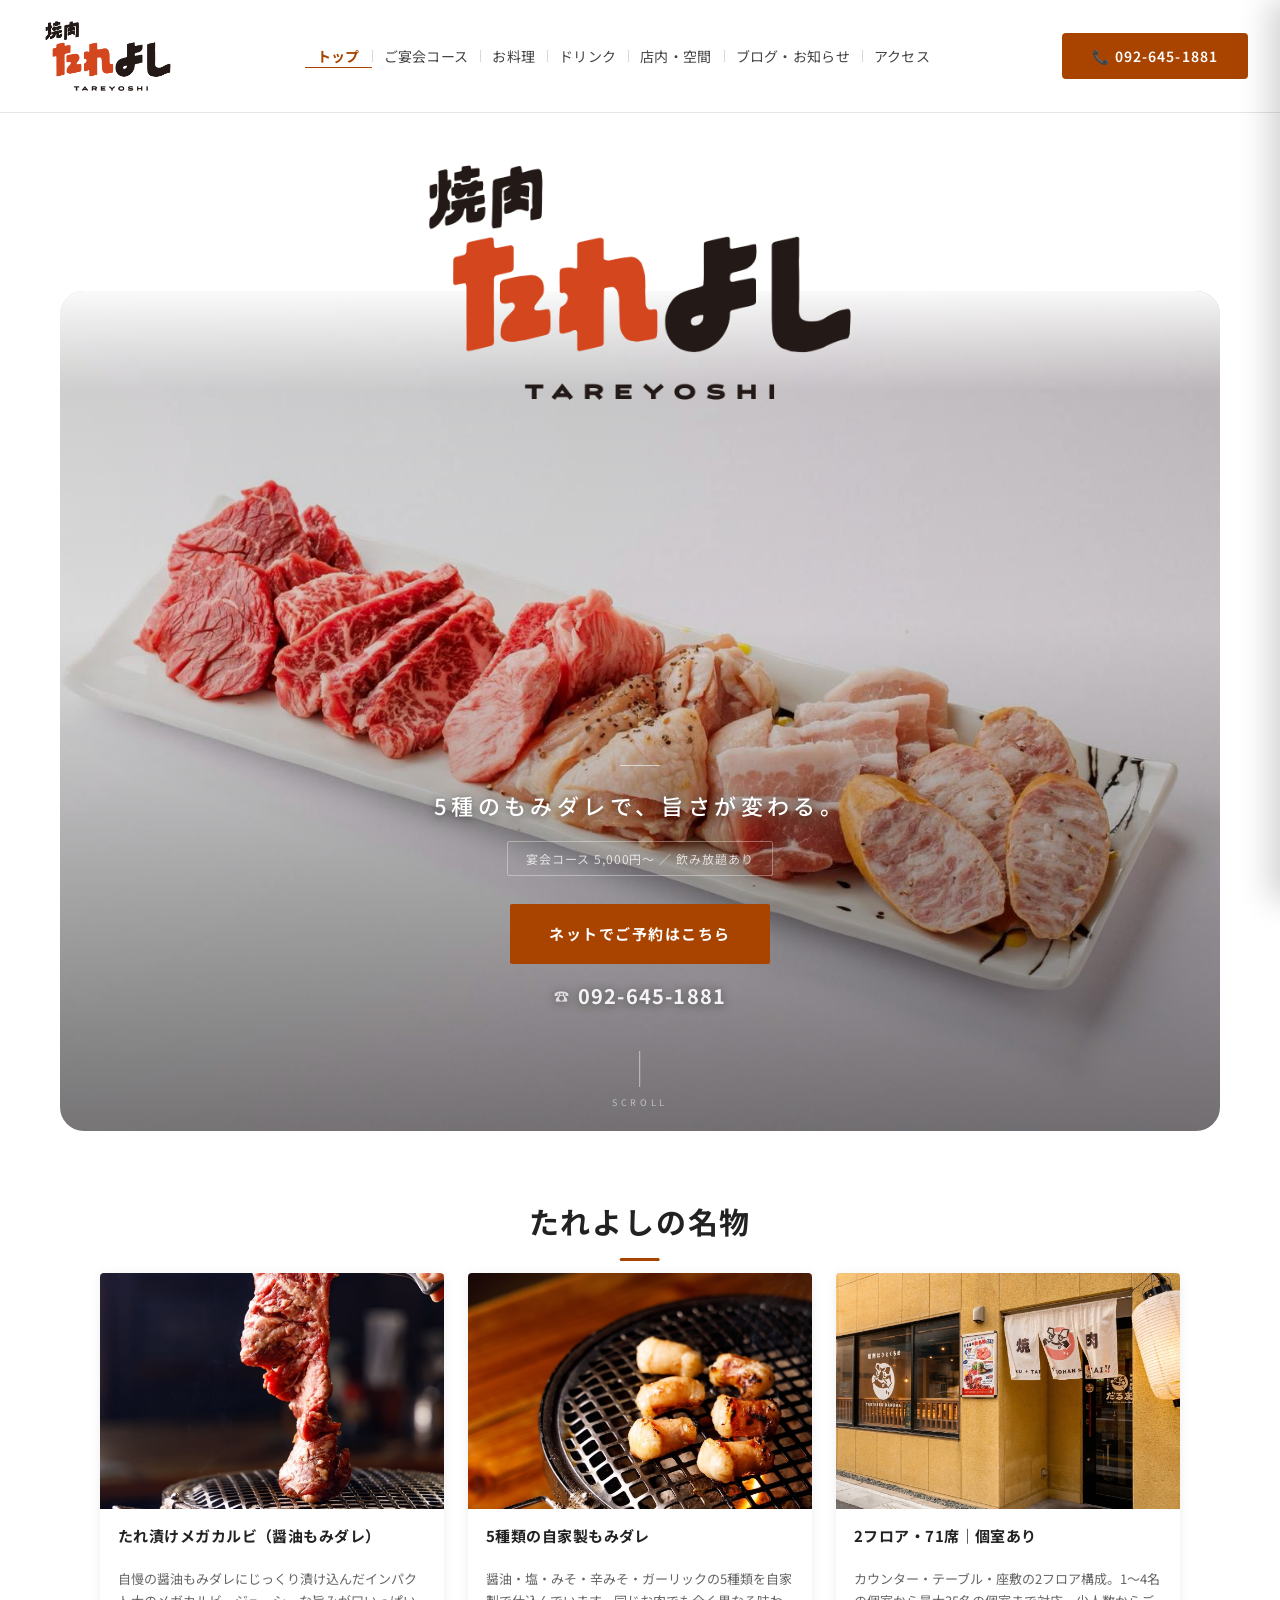
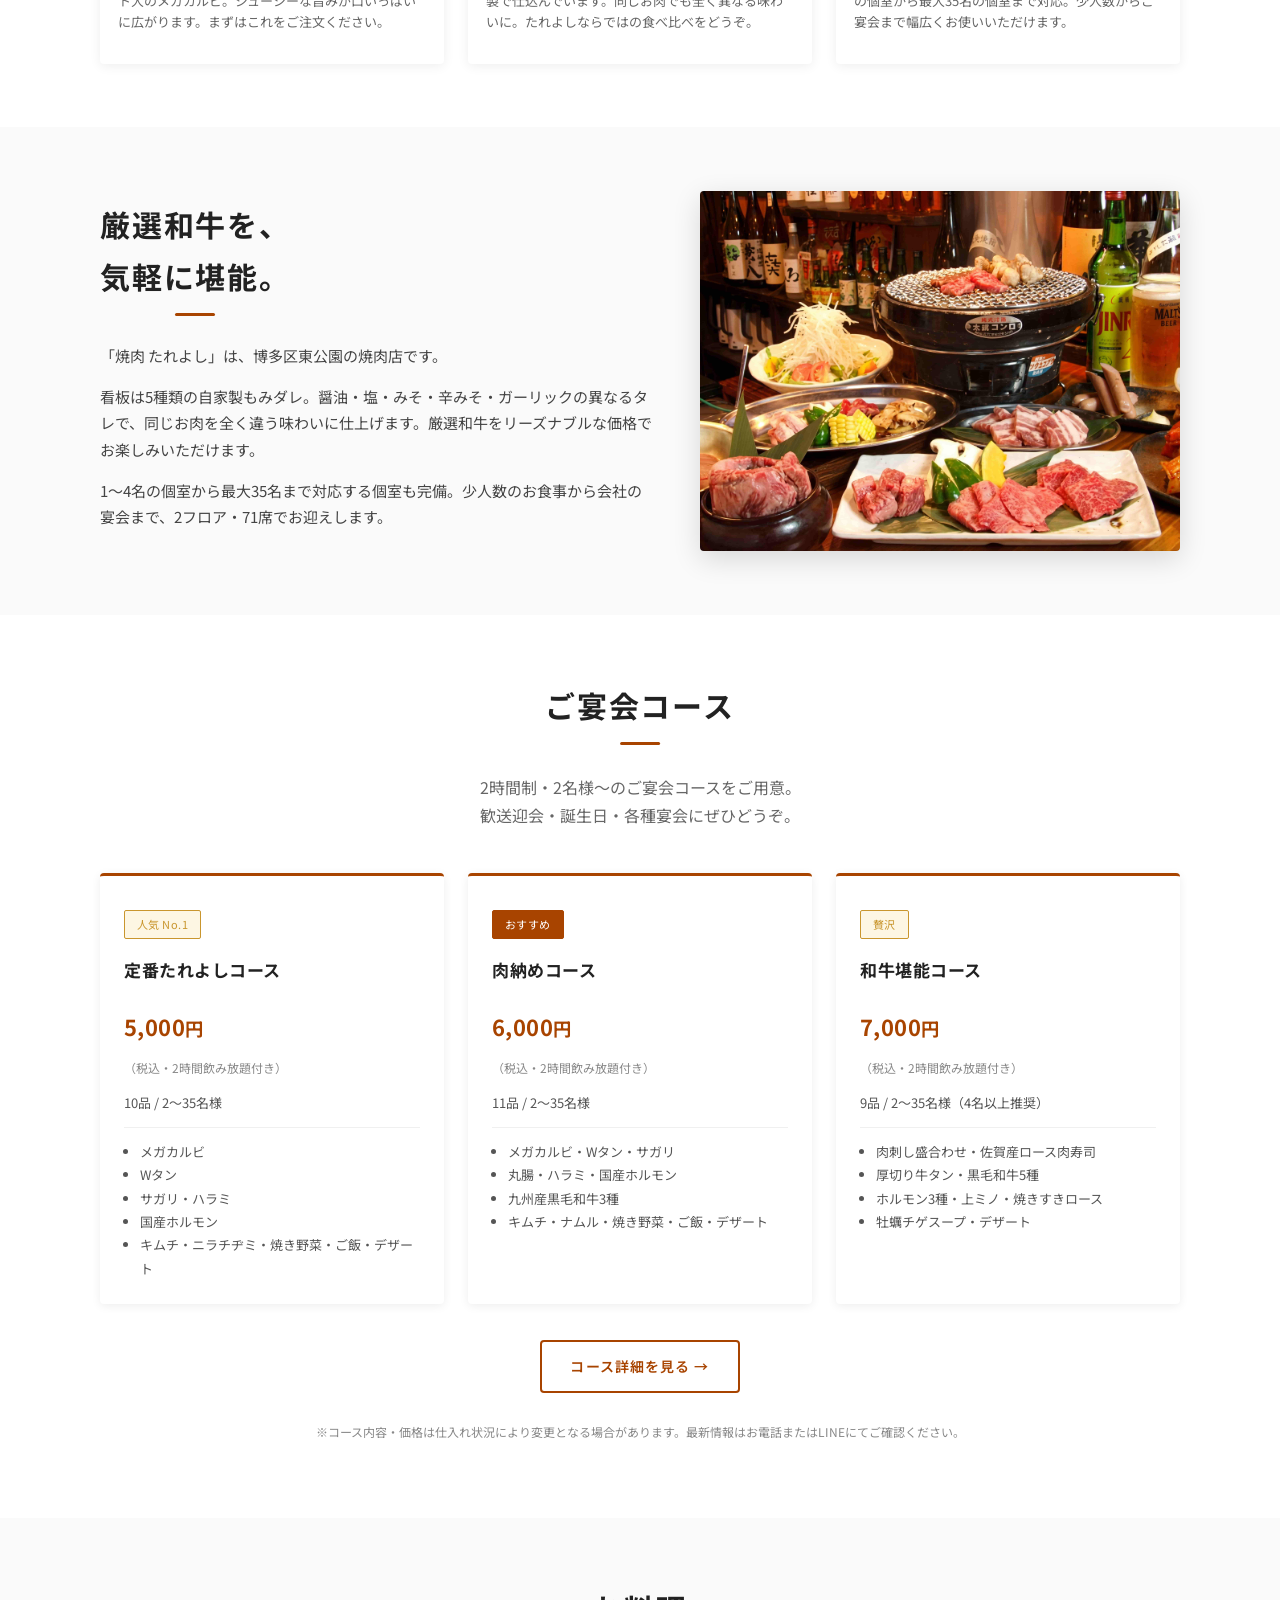
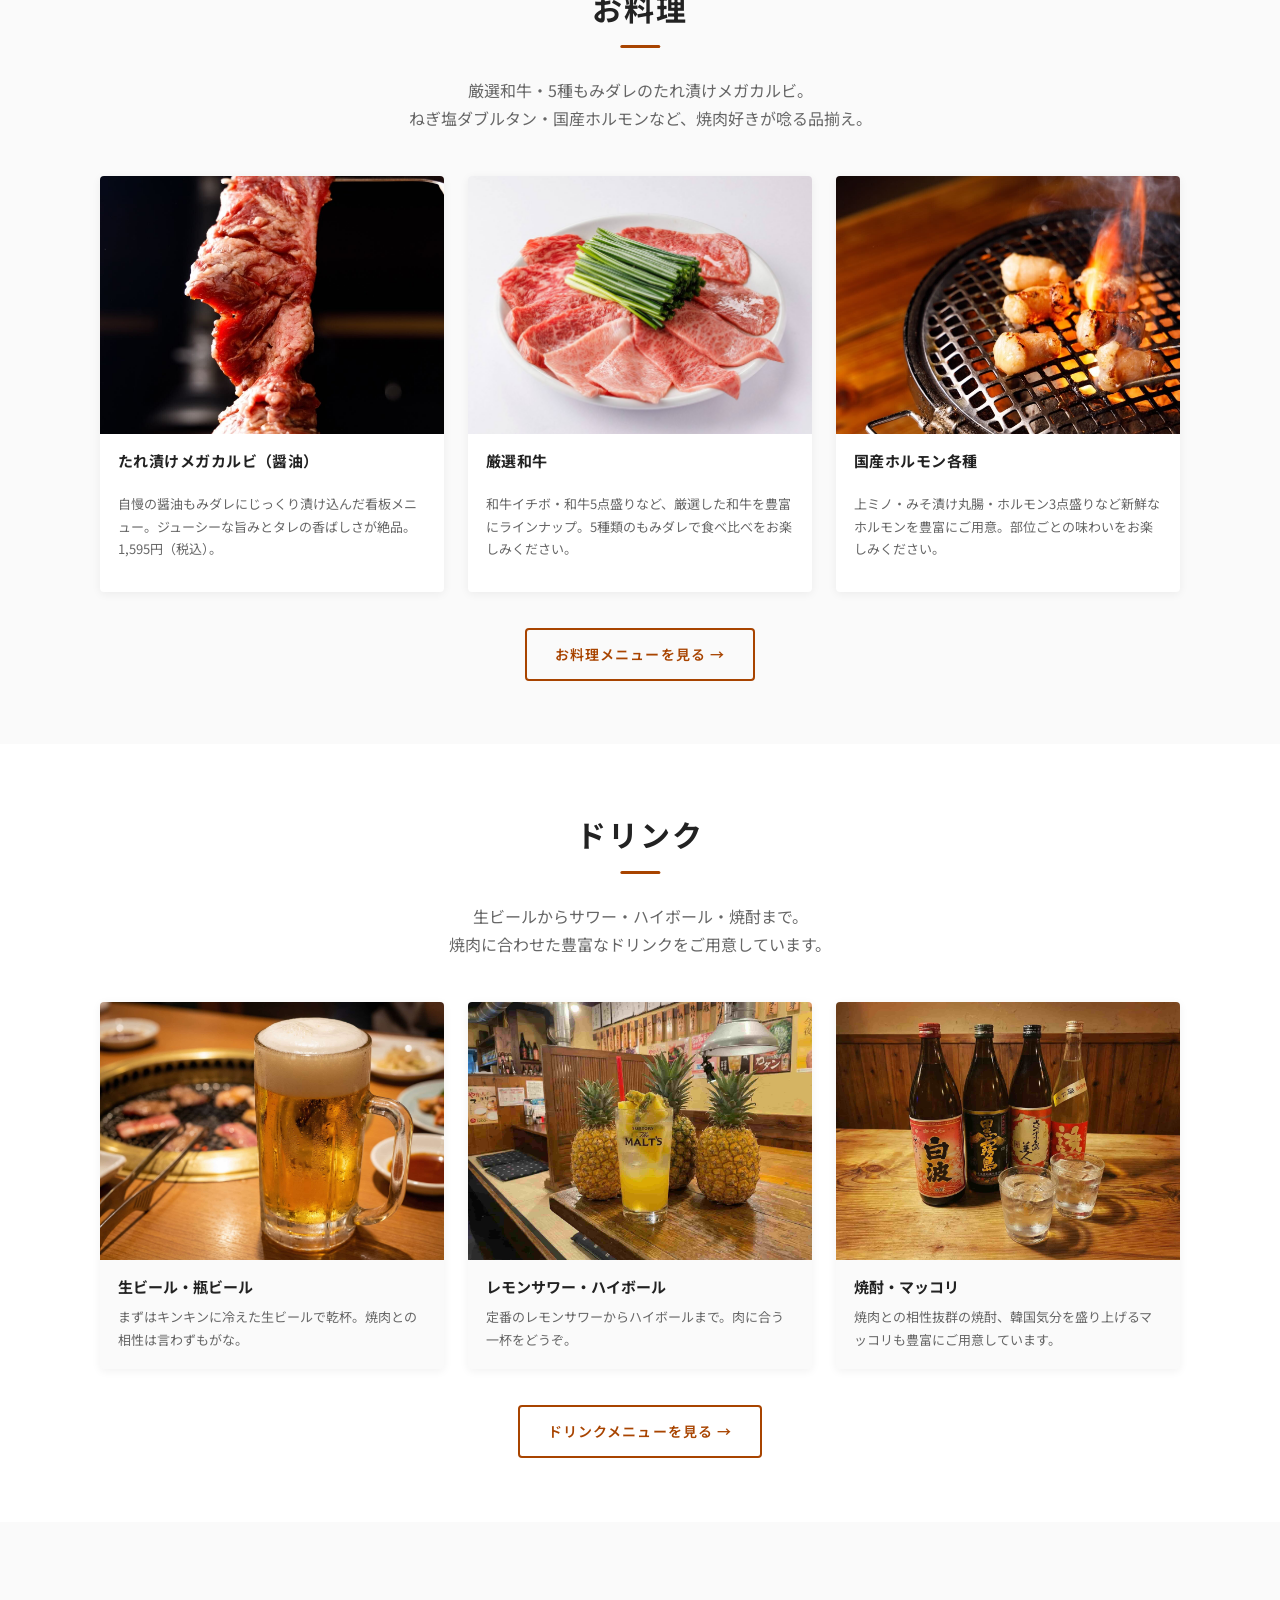
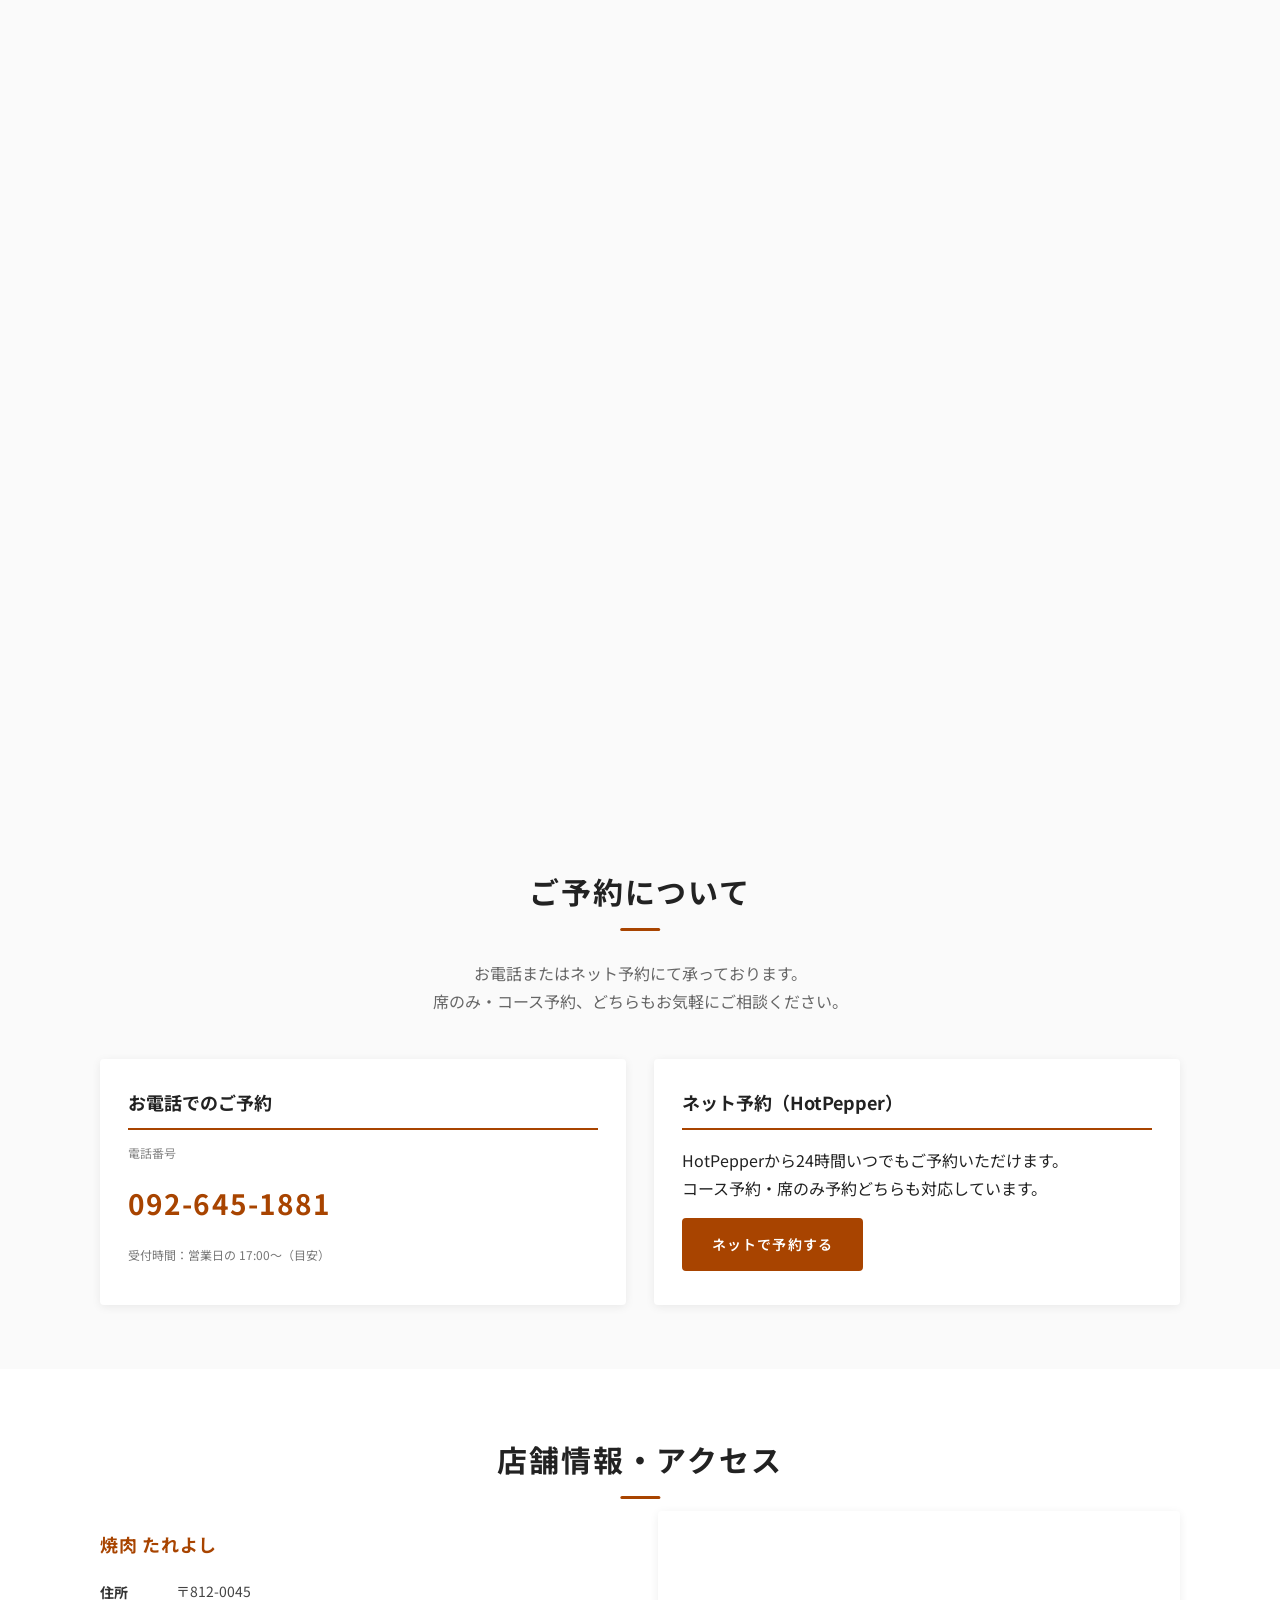
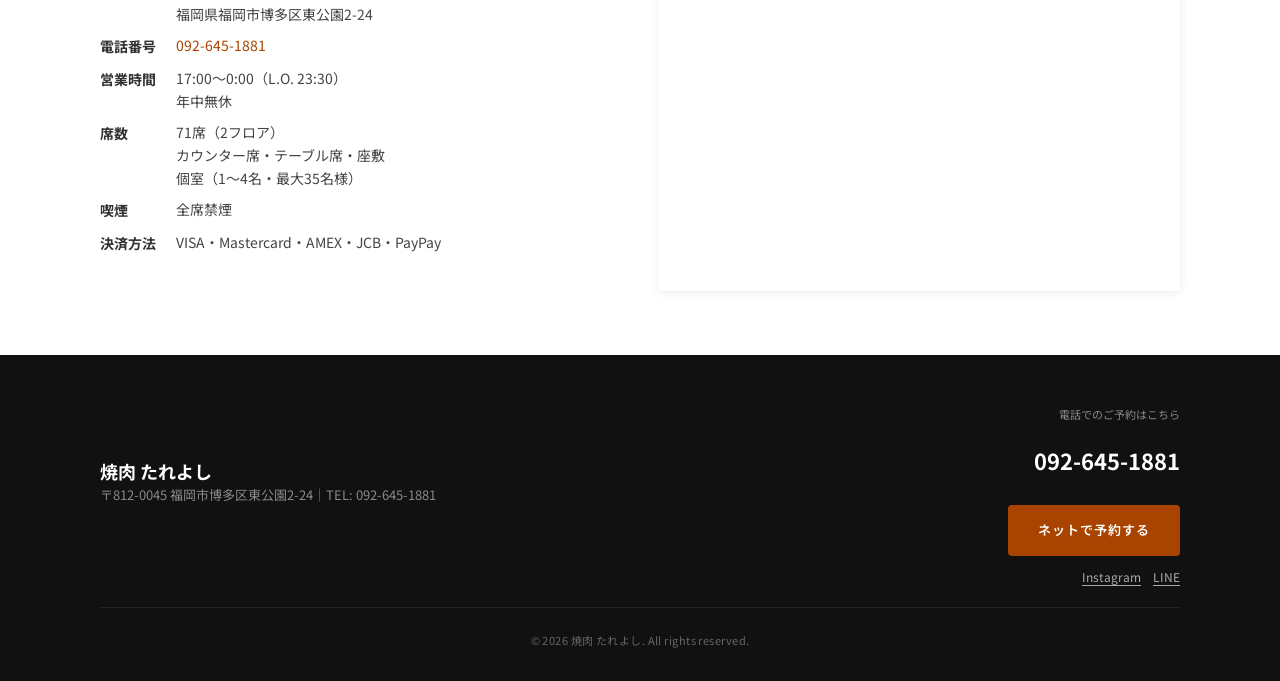
==== index.html @ 8dc9691b "Googleマップ更新・予約をHotPepperに変更・コースセクションを正確な内容に修正 Co-Authored-By: Claude Sonnet 4.6 <noreply@anthropic.c" ====
<!DOCTYPE html>
<html lang="ja">
<head>
<meta charset="UTF-8">
<title>【公式】焼肉 たれよし｜博多 焼肉・宴会・厳選和牛</title>
<meta name="viewport" content="width=device-width, initial-scale=1">
<meta name="description" content="博多の焼肉「焼肉 たれよし」。厳選和牛を気軽に堪能！5種類のもみダレが自慢の焼肉店。宴会コース5,000円〜・飲み放題あり。71席・個室あり。17時〜24時営業。">
<link rel="icon" href="./images/tareyoshi_icon.png">

<!-- Google Fonts -->
<link rel="preconnect" href="https://fonts.googleapis.com">
<link rel="preconnect" href="https://fonts.gstatic.com" crossorigin>
<link href="https://fonts.googleapis.com/css2?family=Noto+Sans+JP:wght@400;500;700&display=swap" rel="stylesheet">

<link rel="stylesheet" href="./style.css">

<!-- OGP -->
<meta property="og:type" content="website">
<meta property="og:site_name" content="焼肉 たれよし">
<meta property="og:title" content="【公式】焼肉 たれよし｜博多 焼肉・宴会・厳選和牛">
<meta property="og:description" content="博多の焼肉「焼肉 たれよし」。5種類のもみダレが自慢。厳選和牛・宴会コース5,000円〜。">
<meta property="og:url" content="https://yakiniku-tareyoshi.com/">
<meta property="og:image" content="https://yakiniku-tareyoshi.com/images/hero-tareyoshi.jpg">
<meta name="twitter:card" content="summary_large_image">
<link rel="canonical" href="https://yakiniku-tareyoshi.com/">

<!-- 構造化データ -->
<script type="application/ld+json">
{
  "@context": "https://schema.org",
  "@type": "Restaurant",
  "name": "焼肉 たれよし",
  "image": "https://yakiniku-tareyoshi.com/images/hero-tareyoshi.jpg",
  "url": "https://yakiniku-tareyoshi.com/",
  "telephone": "092-645-1881",
  "servesCuisine": ["焼肉","和牛","ホルモン","宴会"],
  "priceRange": "￥￥",
  "hasMenu": "https://yakiniku-tareyoshi.com/menu.html",
  "acceptsReservations": true,
  "currenciesAccepted": "JPY",
  "paymentAccepted": "クレジットカード, PayPay",
  "smokingAllowed": false,
  "address": {
    "@type": "PostalAddress",
    "streetAddress": "東公園2-24",
    "addressLocality": "福岡市博多区",
    "addressRegion": "福岡県",
    "postalCode": "812-0045",
    "addressCountry": "JP"
  },
  "openingHoursSpecification": [{
    "@type": "OpeningHoursSpecification",
    "dayOfWeek": ["Monday","Tuesday","Wednesday","Thursday","Friday","Saturday","Sunday"],
    "opens": "17:00",
    "closes": "24:00"
  }],
  "sameAs": [
    "https://www.instagram.com/yakiniku_tareyoshi",
    "https://lin.ee/LlGfmMo"
  ]
}
</script>

<script type="application/ld+json">
{
  "@context": "https://schema.org",
  "@type": "FAQPage",
  "mainEntity": [
    {
      "@type": "Question",
      "name": "焼肉 たれよしの営業時間は？",
      "acceptedAnswer": {
        "@type": "Answer",
        "text": "毎日17時〜24時（L.O. 23:30）営業しています。年中無休です。"
      }
    },
    {
      "@type": "Question",
      "name": "焼肉 たれよしはどこにありますか？",
      "acceptedAnswer": {
        "@type": "Answer",
        "text": "福岡県福岡市博多区東公園2-24にあります。"
      }
    },
    {
      "@type": "Question",
      "name": "予約はできますか？",
      "acceptedAnswer": {
        "@type": "Answer",
        "text": "はい、お電話（092-645-1881）またはLINEにてご予約いただけます。"
      }
    },
    {
      "@type": "Question",
      "name": "宴会コースはありますか？",
      "acceptedAnswer": {
        "@type": "Answer",
        "text": "はい。5,000円〜の宴会コース（2時間飲み放題付き）をご用意しています。"
      }
    },
    {
      "@type": "Question",
      "name": "何名まで入れますか？",
      "acceptedAnswer": {
        "@type": "Answer",
        "text": "2フロア合わせて71席ございます。個室は最大35名様まで対応しています。"
      }
    },
    {
      "@type": "Question",
      "name": "たれよしの名物は何ですか？",
      "acceptedAnswer": {
        "@type": "Answer",
        "text": "5種類の自家製もみダレが自慢です。たれ漬けメガカルビ（醤油）をはじめ、和牛をリーズナブルにお楽しみいただけます。"
      }
    }
  ]
}
</script>
</head>

<body class="is-home" data-page="home">
<div id="top"></div>

<div id="shared-header"></div>

<main id="main">

  <!-- メインビジュアル -->
  <section class="hero">

    <!-- ① 白エリア：ブランドロゴ -->
    <div class="hero-brand">
      <h1 class="hero-logo">
        <img src="./images/tareyoshi_logo.png" alt="焼肉 たれよし" class="hero-logo-img">
      </h1>
    </div>

    <!-- ② 画像エリア -->
    <div class="hero-visual">
      <div class="hero-slides" aria-hidden="true">
        <div class="hero-slide hero-slide-1 is-active"></div>
        <div class="hero-slide hero-slide-2"></div>
        <div class="hero-slide hero-slide-3"></div>
      </div>

      <div class="hero-visual-content">
        <div class="hero-rule" aria-hidden="true"></div>
        <p class="hero-catch">5種のもみダレで、旨さが変わる。</p>
        <p class="hero-badge">宴会コース 5,000円〜 ／ 飲み放題あり</p>
        <div class="hero-actions">
          <a href="https://www.hotpepper.jp/strJ001279524/yoyaku/hpds"
            target="_blank" rel="noopener" class="hero-btn-reserve">
            ネットでご予約はこちら
          </a>
          <a href="tel:0926451881" class="hero-btn-tel">
            <span class="hero-btn-tel__icon">☎</span>092-645-1881
          </a>
        </div>
      </div>

      <a href="#topics" class="scroll-indicator" aria-label="次のセクションへ">
        <span class="scroll-indicator__line"></span>
        <span class="scroll-indicator__text">SCROLL</span>
      </a>
    </div>

  </section>

  <!-- トピックス -->
  <section id="topics" class="section topics">
    <div class="section-inner">
      <h2 class="section-title">たれよしの名物</h2>
      <div class="topics-grid">
        <article class="topic-card">
          <div class="topic-image topic-image-1"></div>
          <h3>たれ漬けメガカルビ（醤油もみダレ）</h3>
          <p>自慢の醤油もみダレにじっくり漬け込んだインパクト大のメガカルビ。ジューシーな旨みが口いっぱいに広がります。まずはこれをご注文ください。</p>
        </article>
        <article class="topic-card">
          <div class="topic-image topic-image-2"></div>
          <h3>5種類の自家製もみダレ</h3>
          <p>醤油・塩・みそ・辛みそ・ガーリックの5種類を自家製で仕込んでいます。同じお肉でも全く異なる味わいに。たれよしならではの食べ比べをどうぞ。</p>
        </article>
        <article class="topic-card">
          <div class="topic-image topic-image-3"></div>
          <h3>2フロア・71席｜個室あり</h3>
          <p>カウンター・テーブル・座敷の2フロア構成。1〜4名の個室から最大35名の個室まで対応。少人数からご宴会まで幅広くお使いいただけます。</p>
        </article>
      </div>
    </div>
  </section>

  <!-- コンセプト -->
  <section id="concept" class="section concept">
    <div class="section-inner concept-inner">
      <div class="concept-text">
        <h2 class="section-title" style="text-align:left; left:auto; transform:none;">
          厳選和牛を、<br>気軽に堪能。
        </h2>
        <p>「焼肉 たれよし」は、博多区東公園の焼肉店です。</p>
        <p>看板は5種類の自家製もみダレ。醤油・塩・みそ・辛みそ・ガーリックの異なるタレで、同じお肉を全く違う味わいに仕上げます。厳選和牛をリーズナブルな価格でお楽しみいただけます。</p>
        <p>1〜4名の個室から最大35名まで対応する個室も完備。少人数のお食事から会社の宴会まで、2フロア・71席でお迎えします。</p>
      </div>
      <div class="concept-image concept-main-image"></div>
    </div>
  </section>

  <!-- コース -->
  <section id="course" class="section course">
    <div class="section-inner">
      <h2 class="section-title">ご宴会コース</h2>
      <p class="section-lead">
        2時間制・2名様〜のご宴会コースをご用意。<br>
        歓送迎会・誕生日・各種宴会にぜひどうぞ。
      </p>

      <div class="course-grid">
        <article class="course-card">
          <div class="course-badges">
            <span class="badge badge-gold">人気 No.1</span>
          </div>
          <h3>定番たれよしコース</h3>
          <p class="course-price">5,000<small>円</small></p>
          <p class="course-price-note">（税込・2時間飲み放題付き）</p>
          <p class="course-lead">10品 / 2〜35名様</p>
          <ul class="course-list">
            <li>メガカルビ</li>
            <li>Wタン</li>
            <li>サガリ・ハラミ</li>
            <li>国産ホルモン</li>
            <li>キムチ・ニラチヂミ・焼き野菜・ご飯・デザート</li>
          </ul>
        </article>

        <article class="course-card">
          <div class="course-badges">
            <span class="badge badge-red">おすすめ</span>
          </div>
          <h3>肉納めコース</h3>
          <p class="course-price">6,000<small>円</small></p>
          <p class="course-price-note">（税込・2時間飲み放題付き）</p>
          <p class="course-lead">11品 / 2〜35名様</p>
          <ul class="course-list">
            <li>メガカルビ・Wタン・サガリ</li>
            <li>丸腸・ハラミ・国産ホルモン</li>
            <li>九州産黒毛和牛3種</li>
            <li>キムチ・ナムル・焼き野菜・ご飯・デザート</li>
          </ul>
        </article>

        <article class="course-card">
          <div class="course-badges">
            <span class="badge badge-gold">贅沢</span>
          </div>
          <h3>和牛堪能コース</h3>
          <p class="course-price">7,000<small>円</small></p>
          <p class="course-price-note">（税込・2時間飲み放題付き）</p>
          <p class="course-lead">9品 / 2〜35名様（4名以上推奨）</p>
          <ul class="course-list">
            <li>肉刺し盛合わせ・佐賀産ロース肉寿司</li>
            <li>厚切り牛タン・黒毛和牛5種</li>
            <li>ホルモン3種・上ミノ・焼きすきロース</li>
            <li>牡蠣チゲスープ・デザート</li>
          </ul>
        </article>
      </div>

      <div class="more-link">
        <a class="btn-secondary" href="./course.html">コース詳細を見る →</a>
      </div>

      <p class="course-note">
        ※コース内容・価格は仕入れ状況により変更となる場合があります。最新情報はお電話またはLINEにてご確認ください。
      </p>
    </div>
  </section>

  <!-- お料理 -->
  <section id="menu" class="section menu">
    <div class="section-inner">
      <h2 class="section-title">お料理</h2>
      <p class="section-lead">厳選和牛・5種もみダレのたれ漬けメガカルビ。<br>ねぎ塩ダブルタン・国産ホルモンなど、焼肉好きが唸る品揃え。</p>

      <div class="menu-grid">
        <article class="menu-card">
          <div class="menu-image menu-image-1"></div>
          <h3>たれ漬けメガカルビ（醤油）</h3>
          <p>自慢の醤油もみダレにじっくり漬け込んだ看板メニュー。ジューシーな旨みとタレの香ばしさが絶品。1,595円（税込）。</p>
        </article>
        <article class="menu-card">
          <div class="menu-image menu-image-2"></div>
          <h3>厳選和牛</h3>
          <p>和牛イチボ・和牛5点盛りなど、厳選した和牛を豊富にラインナップ。5種類のもみダレで食べ比べをお楽しみください。</p>
        </article>
        <article class="menu-card">
          <div class="menu-image menu-image-3"></div>
          <h3>国産ホルモン各種</h3>
          <p>上ミノ・みそ漬け丸腸・ホルモン3点盛りなど新鮮なホルモンを豊富にご用意。部位ごとの味わいをお楽しみください。</p>
        </article>
      </div>

      <div class="more-link">
        <a href="./menu.html" class="btn-secondary">お料理メニューを見る →</a>
      </div>
    </div>
  </section>

  <!-- ドリンク -->
  <section id="drink" class="section drink">
    <div class="section-inner">
      <h2 class="section-title">ドリンク</h2>
      <p class="section-lead">生ビールからサワー・ハイボール・焼酎まで。<br>焼肉に合わせた豊富なドリンクをご用意しています。</p>

      <div class="drink-grid">
        <article class="drink-card">
          <div class="drink-image drink-image-1"></div>
          <h3>生ビール・瓶ビール</h3>
          <p>まずはキンキンに冷えた生ビールで乾杯。焼肉との相性は言わずもがな。</p>
        </article>
        <article class="drink-card">
          <div class="drink-image drink-image-2"></div>
          <h3>レモンサワー・ハイボール</h3>
          <p>定番のレモンサワーからハイボールまで。肉に合う一杯をどうぞ。</p>
        </article>
        <article class="drink-card">
          <div class="drink-image drink-image-3"></div>
          <h3>焼酎・マッコリ</h3>
          <p>焼肉との相性抜群の焼酎、韓国気分を盛り上げるマッコリも豊富にご用意しています。</p>
        </article>
      </div>

      <div class="more-link">
        <a href="./drink.html" class="btn-secondary">ドリンクメニューを見る →</a>
      </div>
    </div>
  </section>

  <!-- 店内・空間 -->
  <section id="space" class="section space">
    <div class="section-inner space-inner">
      <div class="space-text">
        <h2 class="section-title" style="text-align:left; left:auto; transform:none;">
          2フロア・71席の<br>くつろぎ空間
        </h2>
        <p>カウンター席・テーブル席・座敷の2フロア構成。お一人様のさく飲みから、グループでの宴会まで、ご利用シーンに合わせてご案内します。</p>
        <p>1〜4名の個室から最大35名まで対応する個室も完備。全席禁煙で、お子様連れも大歓迎。</p>
        <p>宴会・個室のご相談はお電話またはLINEよりお気軽にどうぞ。</p>
      </div>
      <div class="space-image space-main-image"></div>
    </div>
  </section>

  <!-- ブログ・お知らせ -->
  <section id="blog" class="section blog">
    <div class="section-inner">
      <h2 class="section-title">ブログ・お知らせ</h2>
      <p class="section-lead">店舗からの最新情報や、おすすめメニュー情報をお届けします。</p>

      <div class="blog-grid" id="blog-latest-grid">
        <article class="blog-card">
          <a href="./blog/index.html">
            <div class="blog-body" style="padding:24px;">
              <h3 class="blog-title">ブログ一覧を見る</h3>
              <p class="blog-excerpt">最新情報やおすすめ記事を掲載しています。</p>
            </div>
          </a>
        </article>
      </div>

      <div class="more-link">
        <a href="./blog/index.html" class="btn-secondary">ブログ一覧を見る →</a>
      </div>
    </div>
  </section>

  <div id="shared-bottom"></div>

  <a href="#top" class="page-top" aria-label="ページの先頭へ"><svg xmlns="http://www.w3.org/2000/svg" width="22" height="22" viewBox="0 0 24 24" fill="none" stroke="currentColor" stroke-width="2.5" stroke-linecap="round" stroke-linejoin="round"><polyline points="18 15 12 9 6 15"/></svg></a>

</main>

<script src="./common.js"></script>
<script>
/* ヒーロー スライドショー */
(function () {
  const slides = document.querySelectorAll('.hero-slide');
  if (slides.length < 2) return;
  let current = 0;
  setInterval(function () {
    slides[current].classList.remove('is-active');
    current = (current + 1) % slides.length;
    slides[current].classList.add('is-active');
  }, 5000);
})();

/* トップ：ブログ最新3件を自動表示 */
(function () {
  const grid = document.getElementById('blog-latest-grid');
  if (!grid) return;

  function esc(s) {
    return String(s ?? '').replaceAll('&','&amp;').replaceAll('<','&lt;')
      .replaceAll('>','&gt;').replaceAll('"','&quot;').replaceAll("'","&#39;");
  }
  function fmtDate(d) {
    const m = String(d || '').match(/^(\d{4})-(\d{2})-(\d{2})$/);
    return m ? `${m[1]}.${m[2]}.${m[3]}` : esc(d || '');
  }

  fetch('./blog/posts.json', { cache: 'no-store' })
    .then(r => { if (!r.ok) throw new Error(); return r.json(); })
    .then(data => {
      const posts = data.posts ?? data;
      if (!Array.isArray(posts)) throw new Error();
      posts.sort((a, b) => String(b.date || '').localeCompare(String(a.date || '')));
      const top3 = posts.slice(0, 3);
      grid.innerHTML = '';
      top3.forEach(p => {
        const img = p.image ? String(p.image).replace(/^\.\.\//, './') : '';
        const bg  = img ? `background-image:url('${esc(img)}');` : 'background:#f0e8e0;';
        const el  = document.createElement('article');
        el.className = 'blog-card';
        el.innerHTML = `
          <a href="./blog/posts/post.html?slug=${encodeURIComponent(p.slug)}">
            <div class="blog-image" style="${bg}"></div>
            <div class="blog-body">
              <time class="blog-date" datetime="${esc(p.date)}">${fmtDate(p.date)}</time>
              <h3 class="blog-title">${esc(p.title)}</h3>
              <p class="blog-excerpt">${esc(p.excerpt)}</p>
            </div>
          </a>`;
        grid.appendChild(el);
      });
    })
    .catch(() => {
      grid.innerHTML = `
        <article class="blog-card">
          <a href="./blog/index.html">
            <div class="blog-body" style="padding:24px;">
              <h3 class="blog-title">ブログ一覧を見る</h3>
              <p class="blog-excerpt">最新情報やおすすめ記事を掲載しています。</p>
            </div>
          </a>
        </article>`;
    });
})();
</script>

</body>
</html>
---- style.css ----
/* --------------- reset & base --------------- */

:root {
  --header-h: 112px;

  /* ===== THEME COLOR (TAREYOSHI / Deep Amber) ===== */
  --primary:        #a84400;
  --primary-hover:  #8a3700;
  --primary-soft:   #fff5f0;
  --primary-ink:    #fff;
  --gold:           #c9962e;
  --gold-soft:      #fdf6e3;
}

*,
*::before,
*::after { box-sizing: border-box; }

html { scroll-behavior: smooth; }

body {
  margin: 0;
  font-family: "Noto Sans JP", "Hiragino Sans", "Yu Gothic", sans-serif;
  color: #222;
  background-color: #fafafa;
  line-height: 1.75;
}

img {
  max-width: 100%;
  height: auto;
  display: block;
}

a { color: inherit; text-decoration: none; }

ul { margin: 0; padding: 0; list-style: none; }

h1, h2, h3, h4 {
  margin: 0;
  font-weight: 700;
}


/* --------------- layout helpers --------------- */

.section {
  padding: 64px 16px;
  scroll-margin-top: var(--header-h);
}

/* scroll reveal */
body.is-home .section {
  opacity: 0;
  transform: translateY(20px);
  transition: opacity .65s ease, transform .65s ease;
  will-change: opacity, transform;
}

body.is-home .section.is-inview {
  opacity: 1;
  transform: translateY(0);
}

body:not(.is-home) .section {
  opacity: 1;
  transform: none;
  transition: none;
}

@media (prefers-reduced-motion: reduce) {
  .section {
    opacity: 1;
    transform: none;
    transition: none;
  }
}

.section-inner {
  max-width: 1080px;
  margin: 0 auto;
}

.section-title {
  font-size: 30px;
  letter-spacing: 0.06em;
  text-align: center;
  margin-bottom: 12px;
  position: relative;
  display: inline-block;
  left: 50%;
  transform: translateX(-50%);
}

.section-title::after {
  content: "";
  display: block;
  width: 40px;
  height: 3px;
  background: var(--primary);
  margin: 10px auto 0;
  border-radius: 2px;
}

.section-lead {
  text-align: center;
  margin-bottom: 44px;
  color: #666;
}


/* --------------- buttons --------------- */

.btn-primary,
.btn-secondary {
  display: inline-block;
  padding: 12px 28px;
  border-radius: 4px;
  font-size: 14px;
  letter-spacing: 0.08em;
  border: 2px solid transparent;
  transition: all 0.2s ease;
  white-space: nowrap;
  font-weight: 600;
}

.btn-primary {
  background-color: var(--primary);
  color: #fff;
  border-color: var(--primary);
}

.btn-primary:hover {
  background-color: var(--primary-hover);
  border-color: var(--primary-hover);
}

.btn-secondary {
  background-color: transparent;
  color: var(--primary);
  border-color: var(--primary);
}

.btn-secondary:hover {
  background-color: var(--primary-soft);
}


/* --------------- page top button --------------- */

.page-top {
  position: fixed;
  right: 18px;
  bottom: calc(18px + env(safe-area-inset-bottom, 0px));
  width: 48px;
  height: 48px;
  border-radius: 4px;

  display: grid;
  place-items: center;

  background: var(--primary);
  color: #fff;
  border: 1px solid var(--primary);
  box-shadow: 0 4px 14px rgba(168,68,0,0.3);

  line-height: 0;
  z-index: 900;

  opacity: 0;
  transform: translateY(10px);
  pointer-events: none;
  transition: opacity .18s ease, transform .18s ease;
}

.page-top.is-show {
  opacity: 1;
  transform: translateY(0);
  pointer-events: auto;
}

.page-top:hover {
  background: var(--primary-hover);
}


/* --------------- header --------------- */

.site-header {
  position: sticky;
  top: 0;
  left: 0;
  width: 100%;
  z-index: 1000;

  background: #fff;
  color: #222;
  box-shadow: 0 1px 0 rgba(0,0,0,0.10);
}

.header-inner {
  width: 100%;
  padding: 16px 32px;
  display: flex;
  align-items: center;
  justify-content: space-between;
  gap: 24px;
}


.header-brand {
  flex-shrink: 0;
}

.site-logo {
  display: flex;
  align-items: center;
  line-height: 1;
}

.site-logo-img {
  height: 80px;
  width: auto;
  display: block;
}

.header-right {
  display: flex;
  align-items: center;
  gap: 16px;
  flex-shrink: 0;
}

.header-cta {
  display: flex;
  flex-direction: column;
  align-items: flex-end;
  gap: 5px;
}

.header-reserve {
  font-size: 14px;
  text-align: center;
  transition: min-width 0.35s ease, padding 0.3s ease;
}

.header-tel-link {
  font-size: 12px;
  font-weight: 700;
  color: var(--primary);
  letter-spacing: 0.04em;
}

.global-nav {
  flex: 1;
  display: flex;
  justify-content: center;
  align-items: center;
  overflow: hidden;
  transition: opacity 0.25s ease, max-width 0.35s ease;
  max-width: 800px;
}

.global-nav ul {
  display: flex;
  flex-wrap: nowrap;
  align-items: stretch;
  height: 100%;
  gap: 0;
  padding: 0;
  margin: 0;
  list-style: none;
}

.global-nav li {
  display: flex;
  align-items: stretch;
}

.global-nav li {
  position: relative;
}
.global-nav li + li::before {
  content: '';
  position: absolute;
  left: 0;
  top: 50%;
  transform: translateY(-50%);
  width: 1px;
  height: 12px;
  background: #d8d8d8;
}

.global-nav a {
  display: flex;
  align-items: center;
  padding: 0 12px;
  height: 100%;
  font-size: 14px;
  color: #444;
  letter-spacing: 0.02em;
  white-space: nowrap;
  text-align: center;
  position: relative;
  transition: color 0.2s;
}

.global-nav a::after {
  content: '';
  position: absolute;
  bottom: -1px;
  left: 0;
  width: 100%;
  height: 2px;
  background: var(--primary);
  transform: scaleX(0);
  transform-origin: left center;
  transition: transform 0.25s ease;
}

.global-nav a:hover {
  color: var(--primary);
}
.global-nav a:hover::after {
  transform: scaleX(1);
}

.global-nav a[aria-current] {
  color: var(--primary);
  font-weight: 700;
}
.global-nav a[aria-current]::after {
  transform: scaleX(1);
}

.header-only-desktop { display: block; }
.global-nav.header-only-desktop { display: flex; }

.nav-toggle {
  display: none !important;
  width: 40px;
  height: 36px;
  padding: 0;
  border-radius: 4px;
  border: 1px solid #ddd;
  background: transparent;
  flex-direction: column;
  align-items: center;
  justify-content: center;
  gap: 5px;
  -webkit-tap-highlight-color: transparent;
  appearance: none;
  -webkit-appearance: none;
  cursor: pointer;
}

.nav-toggle__bar {
  width: 20px;
  height: 2px;
  background: #333;
  border-radius: 2px;
  margin: 0 !important;
}

@media (max-width: 900px) {
  .nav-toggle { display: flex !important; }
}


/* --------------- drawer --------------- */

.drawer-overlay {
  position: fixed;
  inset: 0;
  background: rgba(0,0,0,0.5);
  opacity: 0;
  pointer-events: none;
  transition: opacity .22s ease;
  z-index: 999;
}

.drawer {
  position: fixed;
  top: 0;
  right: 0;
  height: 100dvh;
  width: min(84vw, 360px);
  background: #fff;
  transform: translateX(100%);
  transition: transform .22s ease;
  z-index: 1001;
  padding: 18px 18px 22px;
  overflow-y: auto;
  -webkit-overflow-scrolling: touch;
  box-shadow: -10px 0 30px rgba(0,0,0,0.18);
}

.drawer.is-open { transform: translateX(0); }

.drawer-overlay.is-open {
  opacity: 1;
  pointer-events: auto;
}

.drawer-close {
  appearance: none;
  -webkit-appearance: none;
  background: transparent;
  border: 0;
  font-size: 32px;
  line-height: 1;
  cursor: pointer;
  margin-left: auto;
  display: block;
  color: #333;
}

.drawer nav ul { padding: 18px 8px 8px; }

.drawer nav a {
  display: block;
  padding: 14px 8px;
  border-bottom: 1px solid #f0f0f0;
  color: #222;
  font-size: 15px;
  letter-spacing: 0.04em;
}

.drawer nav a:hover { color: var(--primary); }


/* --------------- hero --------------- */

.hero {
  background: #fff;
}

.hero-brand {
  background: transparent;
  text-align: center;
  padding: clamp(24px, 4vh, 48px) 20px 0;
  position: relative;
  z-index: 3;
}

.hero-logo {
  margin: 0;
  line-height: 1;
}

.hero-logo-img {
  width: clamp(240px, 40vw, 520px);
  height: auto;
  display: inline-block;
}

.hero-en {
  font-size: 10px;
  letter-spacing: 0.50em;
  color: #aaa;
  margin: 0 0 14px;
  text-transform: uppercase;
}

/* ロゴなしのとき用テキストロゴ */
.hero-title-text {
  font-size: clamp(28px, 5vw, 52px);
  font-weight: 700;
  letter-spacing: 0.14em;
  color: #222;
  line-height: 1.2;
}

.hero-title-sub-text {
  font-size: clamp(13px, 2vw, 18px);
  font-weight: 400;
  color: #888;
  letter-spacing: 0.10em;
  margin-top: 6px;
}

.hero-visual {
  position: relative;
  height: calc(100vh - 60px);
  min-height: 480px;
  margin-top: clamp(-130px, -10vw, -50px);
  margin-left: clamp(16px, 5vw, 60px);
  margin-right: clamp(16px, 5vw, 60px);
  border-radius: 24px;
  overflow: hidden;
  z-index: 1;
}

.hero-slides {
  position: absolute;
  inset: 0;
  z-index: 0;
}

.hero-slide {
  position: absolute;
  inset: 0;
  background-size: cover;
  background-position: center;
  opacity: 0;
  transition: opacity 1.6s ease;
}

.hero-slide.is-active { opacity: 1; }

.hero-slide-1 { background-image: url("./images/hero-tareyoshi.jpg"); }
.hero-slide-2 { background-image: url("./images/hero-tareyoshi1.jpg"); }
.hero-slide-3 { background-image: url("./images/hero-tareyoshi2.jpg"); }

.hero-visual::before {
  content: "";
  position: absolute;
  inset: 0;
  background: linear-gradient(
    to bottom,
    rgba(0,0,0,0.18) 0%,
    rgba(0,0,0,0.12) 40%,
    rgba(0,0,0,0.50) 100%
  );
  z-index: 1;
  pointer-events: none;
}

.hero-visual::after {
  content: "";
  position: absolute;
  top: 0;
  left: 0;
  right: 0;
  height: clamp(60px, 10vw, 100px);
  background: linear-gradient(to bottom, rgba(255,255,255,0.92) 0%, transparent 100%);
  z-index: 2;
  pointer-events: none;
}

.hero-visual-content {
  position: absolute;
  left: 50%;
  bottom: 14%;
  transform: translateX(-50%);
  width: 100%;
  max-width: 560px;
  padding: 0 20px;
  text-align: center;
  color: #fff;
  z-index: 3;
}

.hero-rule {
  width: 40px;
  height: 1px;
  background: rgba(255,255,255,0.60);
  margin: 0 auto 20px;
}

.hero-catch {
  font-size: clamp(16px, 2.5vw, 22px);
  font-weight: 500;
  letter-spacing: 0.20em;
  color: #fff;
  margin: 0 0 16px;
  text-shadow: 0 1px 10px rgba(0,0,0,0.5);
}

.hero-badge {
  font-size: 12px;
  letter-spacing: 0.08em;
  color: rgba(255,255,255,0.75);
  margin: 0 0 28px;
  padding: 6px 18px;
  border: 1px solid rgba(255,255,255,0.35);
  display: inline-block;
  border-radius: 2px;
}

.hero-actions {
  display: flex;
  flex-direction: column;
  align-items: center;
  gap: 14px;
}

.hero-btn-reserve {
  display: inline-flex;
  align-items: center;
  justify-content: center;
  min-width: 260px;
  padding: 15px 36px;
  background: var(--primary);
  color: #fff;
  font-size: 15px;
  font-weight: 700;
  letter-spacing: 0.10em;
  border: 2px solid var(--primary);
  border-radius: 2px;
  transition: background 0.2s, transform 0.15s;
}

.hero-btn-reserve:hover {
  background: var(--primary-hover);
  border-color: var(--primary-hover);
  transform: translateY(-2px);
}

.hero-btn-tel {
  display: inline-flex;
  align-items: center;
  gap: 8px;
  font-size: 20px;
  font-weight: 700;
  color: #fff;
  letter-spacing: 0.06em;
  text-shadow: 0 1px 8px rgba(0,0,0,0.5);
  opacity: 0.90;
  transition: opacity 0.15s;
}

.hero-btn-tel:hover { opacity: 1; }
.hero-btn-tel__icon { font-size: 15px; opacity: 0.8; }

.scroll-indicator {
  position: absolute;
  left: 50%;
  bottom: calc(20px + env(safe-area-inset-bottom, 0px));
  transform: translateX(-50%);
  display: flex;
  flex-direction: column;
  align-items: center;
  gap: 8px;
  color: #fff;
  text-decoration: none;
  z-index: 3;
}

.scroll-indicator__line {
  display: block;
  width: 1px;
  height: 36px;
  background: rgba(255,255,255,0.55);
  animation: scrollLine 2s ease-in-out infinite;
  transform-origin: top;
}

@keyframes scrollLine {
  0%   { transform: scaleY(0); opacity: 0; }
  50%  { transform: scaleY(1); opacity: 1; }
  100% { transform: scaleY(1); opacity: 0; }
}

.scroll-indicator__text {
  font-size: 9px;
  letter-spacing: 0.4em;
  opacity: 0.55;
}


/* --------------- topics --------------- */

.topics { background-color: #fff; }

.topics-grid {
  display: grid;
  grid-template-columns: repeat(3, minmax(0, 1fr));
  gap: 24px;
}

.topic-card {
  background-color: #fff;
  border-radius: 4px;
  box-shadow: 0 2px 12px rgba(0,0,0,0.07);
  overflow: hidden;
  display: flex;
  flex-direction: column;
  transition: transform 0.2s ease, box-shadow 0.2s ease;
}

.topic-card:hover {
  transform: translateY(-4px);
  box-shadow: 0 8px 24px rgba(0,0,0,0.12);
}

.topic-image {
  aspect-ratio: 16 / 11;
  background-size: cover;
  background-position: center;
  background-color: #f0e8e0;
}

.topic-image-1 { background-image: url("./images/topic-megakarubi.jpg"); }
.topic-image-2 { background-image: url("./images/topic-tare.jpg"); }
.topic-image-3 { background-image: url("./images/topic-inside.jpg"); }

.topic-card h3 {
  font-size: 15px;
  padding: 14px 18px 6px;
  letter-spacing: 0.03em;
}

.topic-card p {
  font-size: 13px;
  padding: 0 18px 18px;
  color: #666;
  line-height: 1.65;
}


/* --------------- concept --------------- */

.concept { background-color: #fafafa; }

.concept-inner {
  display: grid;
  grid-template-columns: 1.15fr 1fr;
  gap: 48px;
  align-items: center;
}

.concept-text p {
  margin-bottom: 14px;
  color: #444;
  font-size: 15px;
}

.concept-image {
  border-radius: 4px;
  aspect-ratio: 4 / 3;
  background-size: cover;
  background-position: center;
  background-color: #f0e8e0;
  box-shadow: 0 8px 28px rgba(0,0,0,0.14);
}

.concept-main-image { background-image: url("./images/concept-tareyoshi.jpg"); }


/* --------------- course --------------- */

.course { background-color: #fff; }

.course-hero {
  margin: 18px auto 32px;
  border-radius: 4px;
  overflow: hidden;
  box-shadow: 0 6px 20px rgba(0,0,0,0.10);
  max-width: 1080px;
}

.course-hero img {
  width: 100%;
  height: auto;
  display: block;
}

.course-grid {
  display: grid;
  grid-template-columns: repeat(3, minmax(0, 1fr));
  gap: 24px;
}

.course-card {
  background-color: #fff;
  border-radius: 4px;
  padding: 24px;
  box-shadow: 0 2px 10px rgba(0,0,0,0.07);
  border-top: 3px solid var(--primary);
  transition: box-shadow 0.2s;
}

.course-card:hover {
  box-shadow: 0 6px 20px rgba(0,0,0,0.12);
}

.course-card h2,
.course-card h3 {
  font-size: 17px;
  margin-bottom: 8px;
  letter-spacing: 0.03em;
}

.course-price {
  font-weight: 700;
  color: var(--primary);
  font-size: 22px;
  margin-bottom: 4px;
  letter-spacing: 0.02em;
}

.course-price-note {
  font-size: 12px;
  color: #888;
  margin-bottom: 14px;
}

.course-lead {
  font-size: 13px;
  color: #555;
  margin-bottom: 12px;
  padding-bottom: 12px;
  border-bottom: 1px solid #f0f0f0;
}

.course-list {
  font-size: 13px;
  color: #555;
  padding-left: 1.2em;
  list-style: disc;
  line-height: 1.8;
}

.course-note {
  font-size: 12px;
  text-align: center;
  margin-top: 28px;
  color: #888;
}

.course-badges {
  display: flex;
  gap: 8px;
  flex-wrap: wrap;
  margin: 10px 0 16px;
}

.badge {
  display: inline-flex;
  align-items: center;
  justify-content: center;
  padding: 4px 12px;
  border-radius: 2px;
  font-size: 11px;
  border: 1px solid #ddd;
  background: #fff;
  color: #333;
  letter-spacing: 0.04em;
}

.badge-red {
  border-color: var(--primary);
  background: var(--primary);
  color: #fff;
}

.badge-gold {
  border-color: var(--gold);
  background: var(--gold-soft);
  color: var(--gold);
}

.course-note-small {
  font-size: 12px;
  color: #888;
  margin-top: 14px;
}

.course-extra {
  margin-top: 24px;
  background: var(--primary-soft);
  border: 1px solid rgba(168,68,0,0.2);
  border-radius: 4px;
  padding: 14px 20px;
  text-align: center;
  font-size: 14px;
  color: var(--primary);
  letter-spacing: 0.04em;
}


/* --------------- course-row (横並びカード) --------------- */

.course-row {
  display: flex;
  gap: 40px;
  background: #fff;
  border-radius: 8px;
  overflow: hidden;
  box-shadow: 0 2px 16px rgba(0,0,0,0.08);
  margin-bottom: 40px;
  border-top: 4px solid var(--primary);
}

.course-row__img {
  flex: 0 0 360px;
  max-width: 360px;
}

.course-row__img img {
  width: 100%;
  height: 100%;
  object-fit: cover;
  display: block;
}

.course-row--no-img {
  display: block;
}

.course-row--no-img .course-row__body {
  padding: 32px;
  max-width: 900px;
  margin: 0 auto;
}

.course-row__body {
  flex: 1;
  padding: 32px 32px 32px 0;
  display: flex;
  flex-direction: column;
  gap: 0;
}

.course-row__title {
  font-size: 17px;
  font-weight: 700;
  line-height: 1.5;
  color: #222;
  margin-bottom: 10px;
}

.course-row__price {
  display: inline-block;
  color: var(--primary);
  font-size: 22px;
  font-weight: 700;
  margin-left: 4px;
}

.course-row__price small { font-size: 14px; }

.price-tax {
  font-size: 12px;
  font-weight: 400;
  color: #888;
}

.course-row__desc {
  font-size: 13px;
  color: #555;
  line-height: 1.7;
  margin-bottom: 16px;
}

.course-specs {
  display: grid;
  grid-template-columns: auto 1fr;
  gap: 0;
  margin-bottom: 18px;
  border: 1px solid #ebebeb;
  border-radius: 4px;
  overflow: hidden;
  font-size: 13px;
}

.course-specs__row {
  display: contents;
}

.course-specs dt,
.course-specs dd {
  padding: 7px 14px;
  border-bottom: 1px solid #ebebeb;
  margin: 0;
  line-height: 1.5;
}

.course-specs__row:last-child dt,
.course-specs__row:last-child dd {
  border-bottom: none;
}

.course-specs dt {
  background: #fdf5f0;
  color: var(--primary);
  font-weight: 700;
  white-space: nowrap;
}

.course-specs dd {
  background: #fff;
  color: #333;
}

.course-items-label {
  font-size: 13px;
  font-weight: 700;
  color: #333;
  margin-bottom: 6px;
}

.course-row__items ul {
  font-size: 13px;
  color: #555;
  padding-left: 1.4em;
  list-style: disc;
  line-height: 1.9;
  margin-bottom: 14px;
}

.course-reserve-note {
  font-size: 12px;
  color: #888;
  margin-bottom: 8px;
}

.course-row__note {
  font-size: 12px;
  color: #555;
  margin-bottom: 12px;
  font-style: italic;
}

.course-row__btn {
  align-self: flex-start;
  margin-top: 4px;
}

@media (max-width: 760px) {
  .course-row {
    flex-direction: column;
    gap: 0;
  }

  .course-row__img {
    flex: none;
    max-width: 100%;
    height: 220px;
  }

  .course-row__body {
    padding: 24px 20px;
  }

  .course-row__title {
    font-size: 15px;
  }
}


/* --------------- menu --------------- */

.menu { background-color: #fafafa; }

.menu-grid {
  display: grid;
  grid-template-columns: repeat(3, minmax(0, 1fr));
  gap: 24px;
}

.menu-card {
  background-color: #fff;
  border-radius: 4px;
  overflow: hidden;
  box-shadow: 0 2px 10px rgba(0,0,0,0.06);
  transition: transform 0.2s, box-shadow 0.2s;
}

.menu-card:hover {
  transform: translateY(-4px);
  box-shadow: 0 8px 22px rgba(0,0,0,0.12);
}

.menu-image {
  aspect-ratio: 4 / 3;
  background-size: cover;
  background-position: center;
  background-color: #f0e8e0;
}

.menu-image-1 { background-image: url("./images/menu-megakarubi.jpg"); }
.menu-image-2 { background-image: url("./images/menu-wagyu.jpg"); }
.menu-image-3 { background-image: url("./images/menu-horumon.jpg"); }

.menu-card h3 {
  font-size: 15px;
  padding: 14px 18px 6px;
  letter-spacing: 0.03em;
}

.menu-card p {
  font-size: 13px;
  padding: 0 18px 18px;
  color: #666;
}


/* --------------- drink --------------- */

.drink { background-color: #fff; }

.drink-grid {
  display: grid;
  grid-template-columns: repeat(3, minmax(0, 1fr));
  gap: 24px;
}

.drink-card {
  background-color: #fafafa;
  border-radius: 4px;
  overflow: hidden;
  box-shadow: 0 2px 10px rgba(0,0,0,0.06);
  transition: transform 0.2s;
}

.drink-card:hover { transform: translateY(-3px); }

.drink-image {
  aspect-ratio: 4 / 3;
  background-size: cover;
  background-position: center;
  background-color: #f0e8e0;
}

.drink-image-1 { background-image: url("./images/drink-beer.jpg"); }
.drink-image-2 { background-image: url("./images/drink-sour.jpg"); }
.drink-image-3 { background-image: url("./images/drink-shochu.jpg"); }

.drink-card h3 {
  font-size: 15px;
  padding: 14px 18px 6px;
  margin: 0;
}

.drink-card p {
  font-size: 13px;
  padding: 0 18px 18px;
  color: #666;
  margin: 0;
}


/* --------------- space --------------- */

.space { background-color: #fafafa; }

.space-inner {
  display: grid;
  grid-template-columns: 1.1fr 1fr;
  gap: 48px;
  align-items: center;
}

.space-text p {
  margin-bottom: 14px;
  color: #444;
  font-size: 15px;
}

.space-image {
  border-radius: 4px;
  aspect-ratio: 4 / 3;
  background-size: cover;
  background-position: center;
  background-color: #f0e8e0;
  box-shadow: 0 8px 28px rgba(0,0,0,0.14);
}

.space-main-image { background-image: url("./images/space-tareyoshi.jpg"); }


/* --------------- blog --------------- */

.blog { background-color: #fff; }

.blog-grid {
  display: grid;
  grid-template-columns: repeat(3, minmax(0, 1fr));
  gap: 24px;
}

.blog-card {
  border-radius: 4px;
  overflow: hidden;
  box-shadow: 0 2px 10px rgba(0,0,0,0.06);
  background: #fff;
  transition: transform 0.2s, box-shadow 0.2s;
}

.blog-card:hover {
  transform: translateY(-4px);
  box-shadow: 0 8px 22px rgba(0,0,0,0.12);
}

.blog-card a { display: block; color: inherit; }

.blog-image {
  width: 100%;
  aspect-ratio: 16 / 9;
  background-size: cover;
  background-position: center;
  background-repeat: no-repeat;
}

.blog-body { padding: 14px 16px 18px; }

.blog-date {
  font-size: 11px;
  color: #999;
  letter-spacing: 0.06em;
  display: block;
  margin-bottom: 6px;
}

.blog-title {
  font-size: 14px;
  font-weight: 700;
  line-height: 1.5;
  margin-bottom: 6px;
}

.blog-excerpt {
  font-size: 12px;
  color: #777;
  line-height: 1.65;
}

#blogList .blog-card a {
  display: grid;
  grid-template-columns: 88px 1fr;
  gap: 14px;
  align-items: start;
}

#blogList .blog-card .blog-image {
  width: 88px;
  height: 88px;
  aspect-ratio: 1 / 1;
  border-radius: 4px;
}

#blogList .blog-card .blog-body { padding: 0; }

#blogList .blog-title { font-size: 15px; }
#blogList .blog-excerpt { font-size: 13px; }

#blog-latest-grid .blog-card a {
  display: grid;
  grid-template-columns: 88px 1fr;
  gap: 14px;
  align-items: start;
}

#blog-latest-grid .blog-card .blog-image {
  width: 88px;
  height: 88px;
  aspect-ratio: 1 / 1;
  border-radius: 4px;
  background-size: cover;
  background-position: center;
  background-repeat: no-repeat;
}

#blog-latest-grid .blog-card .blog-body { margin-top: 0; padding: 0; }

#blog-latest-grid .blog-title { font-size: 14px; line-height: 1.45; margin-bottom: 4px; }
#blog-latest-grid .blog-excerpt { font-size: 12px; line-height: 1.6; opacity: 0.85; }

@media (max-width: 600px) {
  #blogList .blog-card a,
  #blog-latest-grid .blog-card a {
    grid-template-columns: 1fr;
  }
  #blogList .blog-card .blog-image,
  #blog-latest-grid .blog-card .blog-image {
    width: 100%;
    height: auto;
    aspect-ratio: 16 / 9;
    margin-bottom: 8px;
  }
}


/* --------------- reserve --------------- */

.reserve { background-color: #fafafa; }

.reserve-grid {
  display: grid;
  grid-template-columns: repeat(2, minmax(0, 1fr));
  gap: 28px;
}

.reserve-block {
  background-color: #fff;
  border-radius: 4px;
  padding: 28px;
  box-shadow: 0 2px 10px rgba(0,0,0,0.07);
}

.reserve-block h3 {
  font-size: 18px;
  margin-bottom: 12px;
  padding-bottom: 10px;
  border-bottom: 2px solid var(--primary);
}

.reserve-tel-label {
  font-size: 12px;
  color: #888;
  margin-bottom: 4px;
}

.reserve-tel-number a {
  font-size: 28px;
  font-weight: 700;
  color: var(--primary);
  letter-spacing: 0.04em;
}

.reserve-time {
  font-size: 12px;
  color: #777;
  margin-top: 8px;
}


/* --------------- access --------------- */

.access { background-color: #fff; }

.access-grid {
  display: grid;
  grid-template-columns: 1fr 1fr;
  gap: 36px;
  align-items: stretch;
}

.access-map {
  border-radius: 4px;
  box-shadow: 0 2px 10px rgba(0,0,0,0.07);
  overflow: hidden;
  display: flex;
  min-height: 380px;
}

.access-map iframe {
  width: 100%;
  height: 100%;
  border: 0;
  display: block;
  flex: 1;
}

.shop-name {
  font-size: 18px;
  font-weight: 700;
  margin-bottom: 20px;
  color: var(--primary);
  letter-spacing: 0.04em;
}

.shop-data {
  display: grid;
  grid-template-columns: auto 1fr;
  gap: 8px 20px;
  font-size: 14px;
  color: #444;
}

.shop-data dt {
  font-weight: 700;
  color: #333;
  white-space: nowrap;
}

.shop-data dd {
  margin: 0;
  line-height: 1.65;
}

.shop-data a { color: var(--primary); }


/* --------------- footer --------------- */

.site-footer {
  background-color: #111;
  color: #eee;
  padding: 40px 20px 20px;
}

.footer-inner {
  max-width: 1080px;
  margin: 0 auto;
}

.footer-top {
  display: flex;
  justify-content: space-between;
  gap: 24px;
  align-items: center;
  margin-bottom: 20px;
  flex-wrap: wrap;
}

.footer-brand p {
  margin-top: 4px;
  font-size: 13px;
  color: #888;
}

.footer-contact { text-align: right; }

.footer-tel-label {
  font-size: 11px;
  color: #888;
  margin-bottom: 2px;
}

.footer-tel-number a {
  font-size: 22px;
  font-weight: 700;
  color: #fff;
}

.footer-reserve {
  margin-top: 10px;
  font-size: 13px;
}

.footer-sns {
  display: flex;
  gap: 12px;
  margin-top: 10px;
  justify-content: flex-end;
}

.footer-sns a {
  font-size: 12px;
  color: #aaa;
  text-decoration: underline;
  text-underline-offset: 3px;
}

.footer-sns a:hover { color: #fff; }

.footer-bottom {
  border-top: 1px solid rgba(255,255,255,0.08);
  padding-top: 12px;
  text-align: center;
}

.footer-copy {
  font-size: 11px;
  color: #666;
  letter-spacing: 0.04em;
}


/* --------------- page inner styles --------------- */

.page-head { padding-bottom: 0; }

.page-title {
  text-align: center;
  font-size: 32px;
  letter-spacing: 0.08em;
  margin-bottom: 10px;
}

.page-lead {
  text-align: center;
  color: #666;
  margin: 0 0 40px;
}

.mp-grid {
  display: grid;
  gap: 20px;
}

.mp-grid--2 {
  grid-template-columns: repeat(2, minmax(0, 1fr));
  max-width: 1080px;
  margin: 0 auto;
  align-items: start;
}

.mp-grid--3 {
  grid-template-columns: repeat(3, minmax(0, 1fr));
}

.mp-card {
  background: #fff;
  border-radius: 4px;
  padding: 22px;
  box-shadow: 0 2px 10px rgba(0,0,0,0.07);
  height: 100%;
}

.mp-card__title {
  font-weight: 700;
  font-size: 17px;
  margin-bottom: 14px;
  padding-bottom: 10px;
  border-bottom: 2px solid var(--primary);
  letter-spacing: 0.04em;
}

.mp-list {
  display: flex;
  flex-direction: column;
  gap: 8px;
}

.mp-item {
  display: flex;
  justify-content: space-between;
  align-items: baseline;
  font-size: 14px;
  line-height: 1.6;
  padding-bottom: 8px;
  border-bottom: 1px dashed #eee;
  gap: 12px;
}

.mp-item:last-child { border-bottom: none; }

.mp-item span:last-child {
  font-weight: 700;
  color: var(--primary);
  white-space: nowrap;
}

.mp-note {
  text-align: center;
  margin-top: 24px;
  color: #777;
  font-size: 13px;
}

.mp-hr {
  border: 0;
  border-top: 1px solid #eee;
  margin: 14px 0;
}

.mp-badge {
  display: inline-block;
  margin-left: 6px;
  padding: 2px 8px;
  border-radius: 2px;
  font-size: 11px;
  color: var(--primary);
  border: 1px solid rgba(168,68,0,0.3);
  background: var(--primary-soft);
}

.menu-section + .menu-section { margin-top: 0; }

.menu-cat-title {
  display: flex;
  align-items: baseline;
  gap: 12px;
  margin-bottom: 20px;
  padding-bottom: 10px;
  border-bottom: 3px solid var(--primary);
}

.menu-cat-ja {
  font-size: 22px;
  font-weight: 700;
  color: #222;
  letter-spacing: 0.04em;
}

.menu-cat-en {
  font-size: 13px;
  font-weight: 500;
  color: #aaa;
  letter-spacing: 0.1em;
  text-transform: uppercase;
}

.menu-cat-lead {
  font-size: 13px;
  color: #666;
  margin-bottom: 16px;
  margin-top: -8px;
}

.mp-card--feature {
  border-top: 3px solid var(--gold);
}

.mp-card__note {
  font-size: 12px;
  color: #888;
  margin-bottom: 12px;
  line-height: 1.6;
}

.mp-price {
  font-weight: 700;
  color: var(--primary);
  white-space: nowrap;
}

.mp-price small { font-size: 11px; }

.mp-tag {
  display: inline-block;
  font-size: 10px;
  padding: 1px 6px;
  border-radius: 2px;
  background: #f0f0f0;
  color: #666;
  margin-left: 4px;
  vertical-align: middle;
}

.mp-badge--red {
  color: #fff;
  background: var(--primary);
  border-color: var(--primary);
}

.mp-badge--gold {
  color: var(--gold);
  background: var(--gold-soft);
  border-color: var(--gold);
}

.mp-item--head {
  font-weight: 700;
  font-size: 12px;
  color: #888;
  border-bottom: 1px solid #ddd !important;
  padding-bottom: 6px;
}

.mp-item--3col {
  display: grid;
  grid-template-columns: 1fr auto auto;
  gap: 12px;
}

.mp-item--3col .mp-price { min-width: 72px; text-align: right; }


/* drink page */
.drinkcat-grid {
  display: grid;
  grid-template-columns: repeat(2, minmax(0, 1fr));
  gap: 24px;
}

.drinkcat-card {
  background: #fff;
  border-radius: 4px;
  padding: 22px;
  box-shadow: 0 2px 10px rgba(0,0,0,0.06);
}

.drinkcat-title {
  font-size: 17px;
  font-weight: 700;
  margin-bottom: 14px;
  padding-bottom: 10px;
  border-bottom: 2px solid var(--primary);
  letter-spacing: 0.04em;
}

.drinkcat-list {
  display: grid;
  gap: 6px;
}

.drinkcat-list li {
  display: grid;
  grid-template-columns: 1fr auto;
  gap: 12px;
  align-items: baseline;
  padding-bottom: 6px;
  border-bottom: 1px dashed #eee;
  font-size: 14px;
  color: #444;
}

.drinkcat-list .price {
  font-weight: 700;
  color: var(--primary);
  white-space: nowrap;
}

.drinkcat-note {
  margin: 10px 0 0;
  font-size: 12px;
  color: #888;
}

.drinkcat-sub {
  display: block;
  font-size: 11px;
  color: #aaa;
  margin-top: 2px;
}


/* more-link */
.more-link {
  margin-top: 36px;
  display: flex;
  justify-content: center;
}


/* --------------- misc --------------- */

.back-to-top-home { text-align: center; }
.is-home .back-to-top-home { display: none; }

body:not(.is-home) main { padding-top: 0; }


/* --------------- responsive --------------- */

@media (max-width: 900px) {
  :root { --header-h: 64px; }

  .header-only-desktop,
  .global-nav.header-only-desktop { display: none; }

  .header-inner { padding: 10px 16px; }
  .site-logo { font-size: 15px; }

  .topics-grid,
  .menu-grid,
  .drink-grid,
  .blog-grid {
    grid-template-columns: repeat(2, minmax(0, 1fr));
  }

  .course-grid {
    grid-template-columns: repeat(2, minmax(0, 1fr));
  }

  .concept-inner,
  .space-inner,
  .reserve-grid,
  .access-grid {
    grid-template-columns: 1fr;
  }

  .access-map { min-height: 0; }
  .access-map iframe { height: 320px; flex: none; }

  .mp-grid--2 { grid-template-columns: repeat(2, minmax(0, 1fr)); }
  .mp-grid--3 { grid-template-columns: 1fr; }
  .drinkcat-grid { grid-template-columns: 1fr; }
}

@media (max-width: 640px) {
  .section { padding: 48px 16px; }
  .section-title { font-size: 22px; }

  .topics-grid,
  .course-grid,
  .menu-grid,
  .drink-grid,
  .blog-grid {
    grid-template-columns: 1fr;
  }

  .hero-actions { flex-direction: column; align-items: center; }

  .footer-top { flex-direction: column; align-items: flex-start; }
  .footer-contact { text-align: left; }
  .footer-sns { justify-content: flex-start; }

  .mp-grid--2 { grid-template-columns: 1fr; }
}
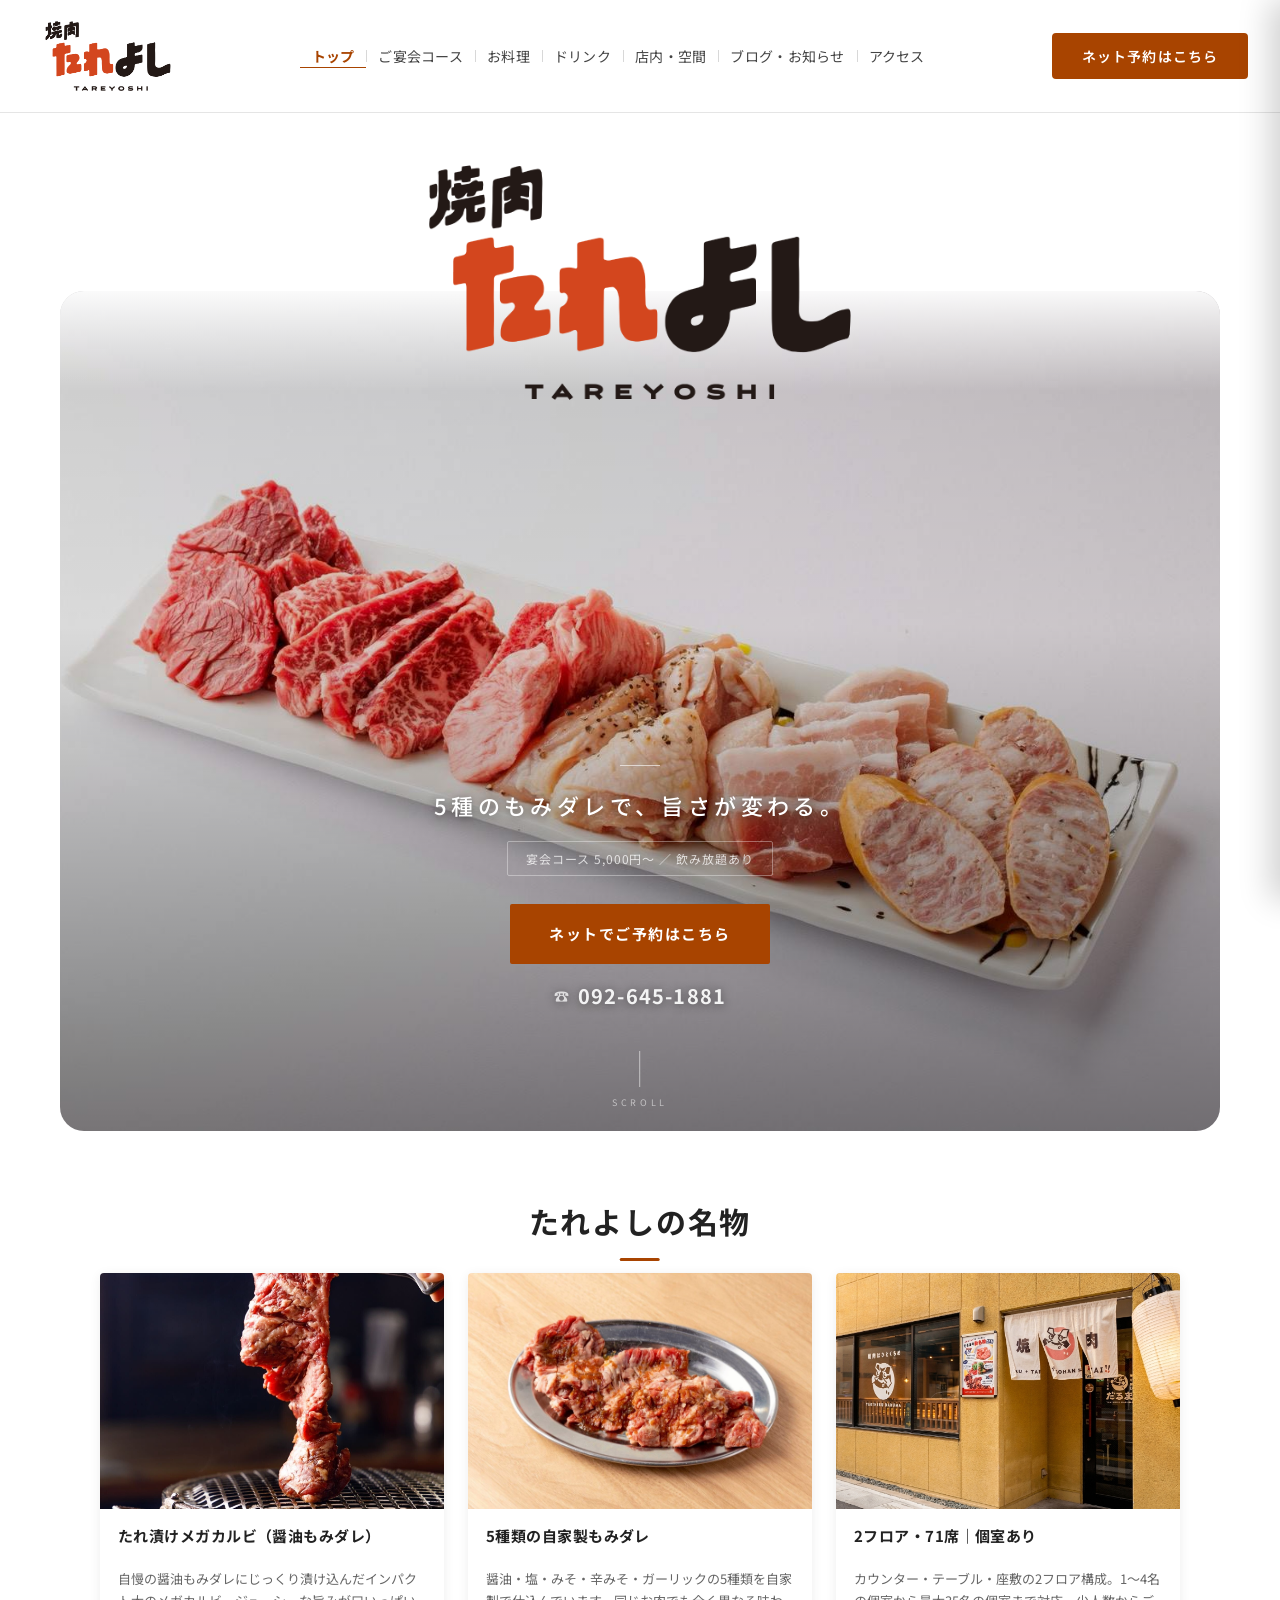
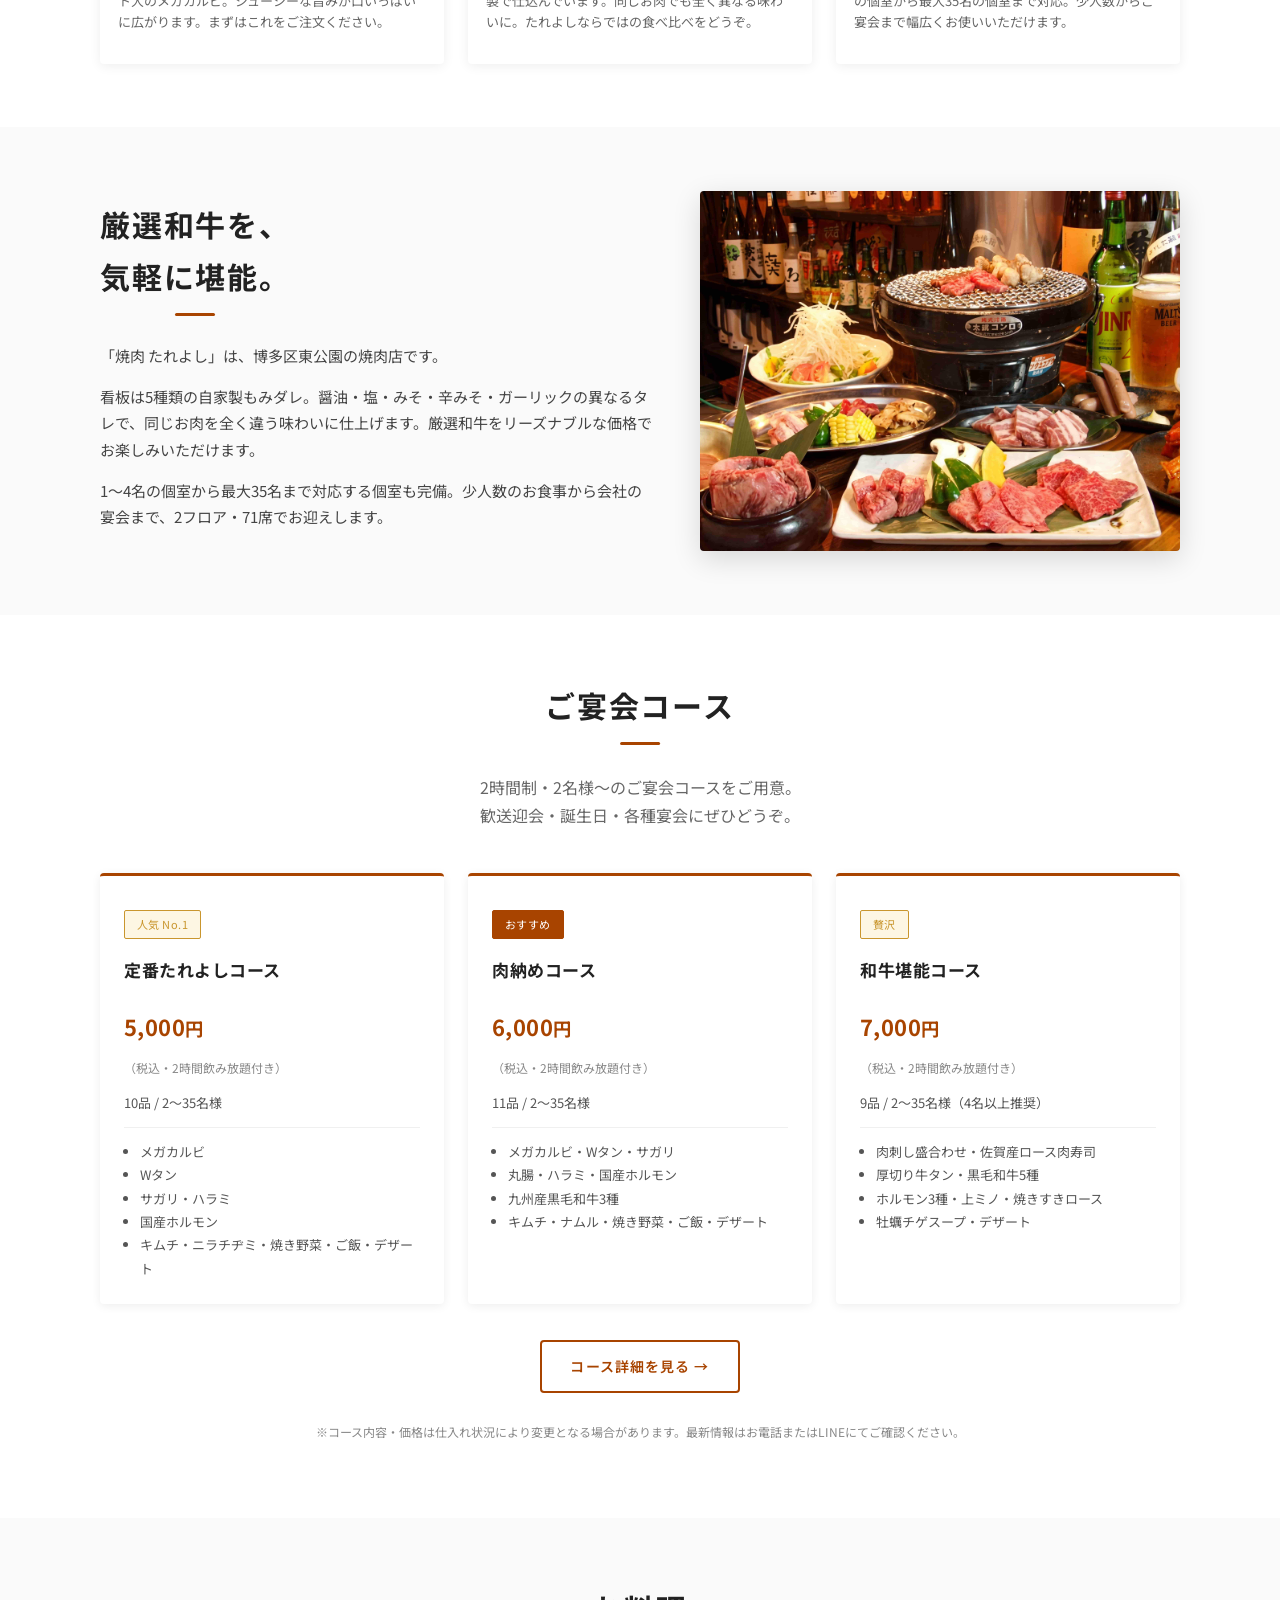
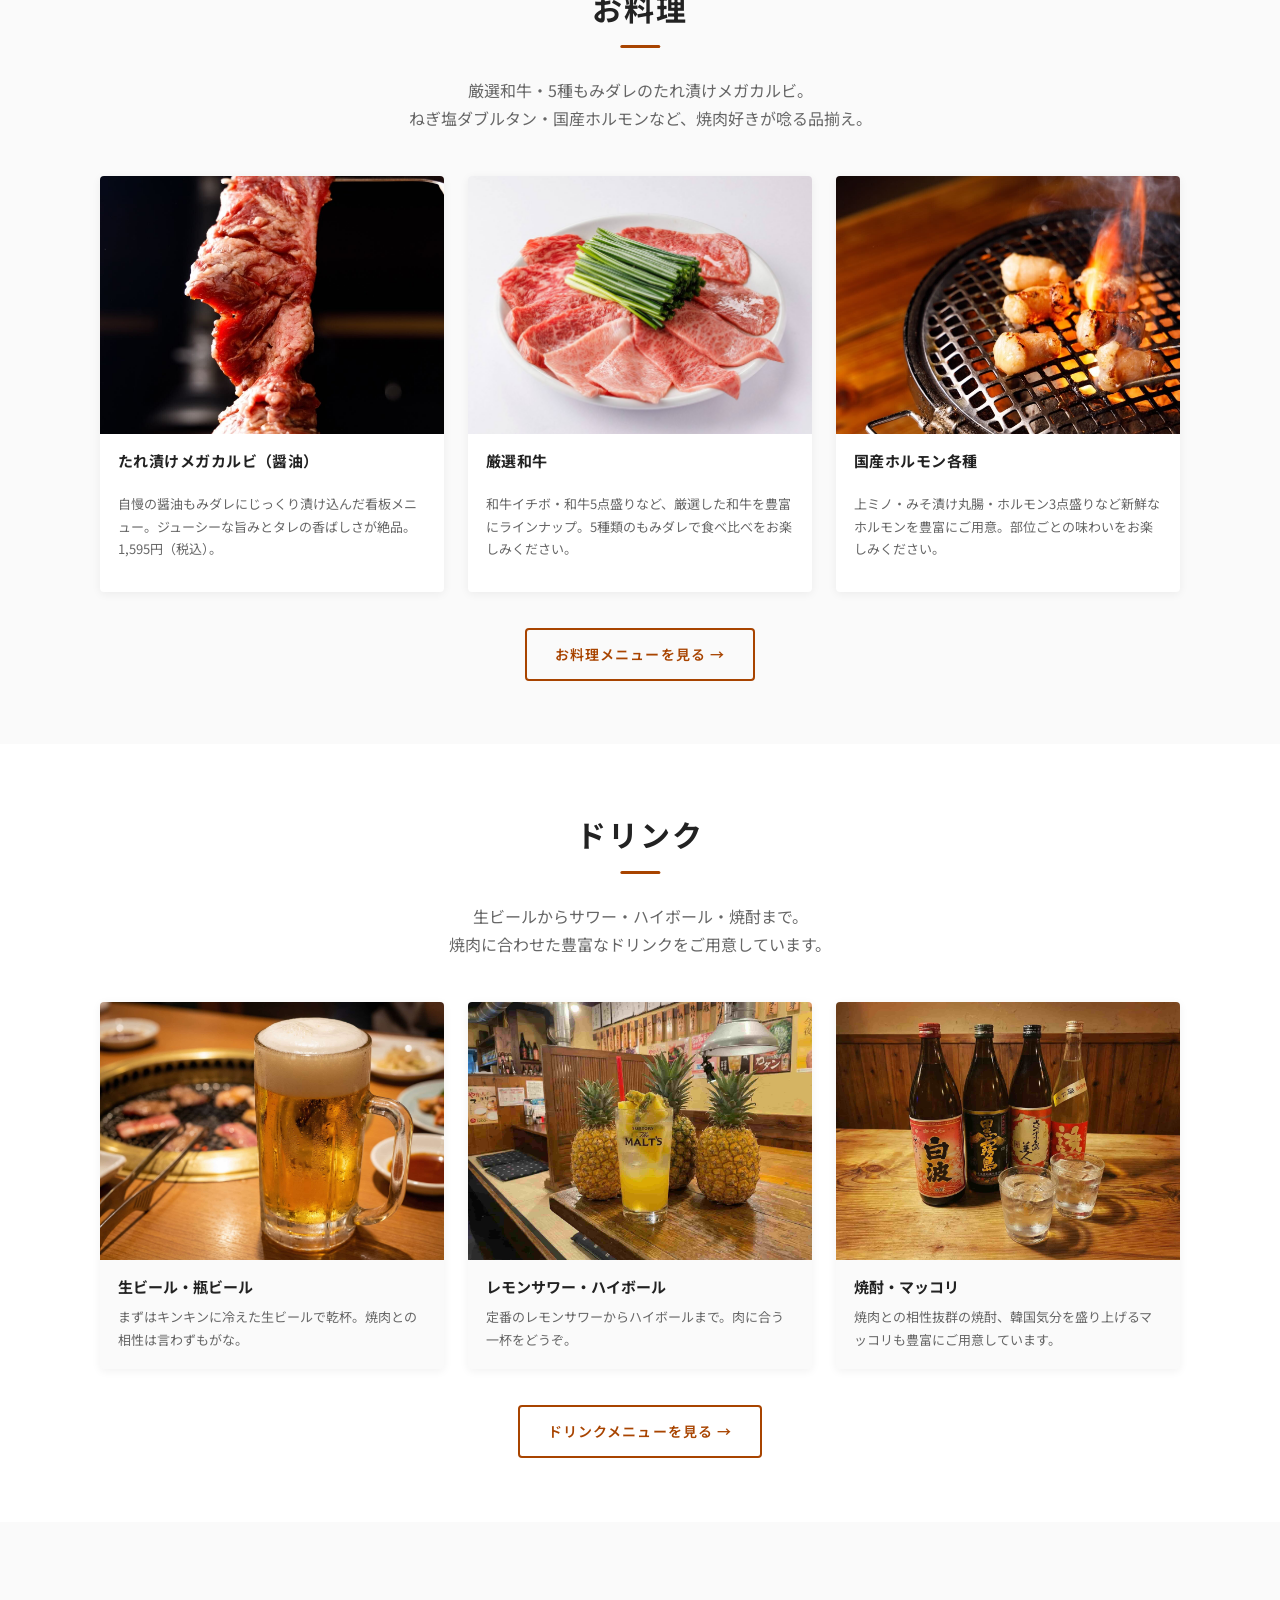
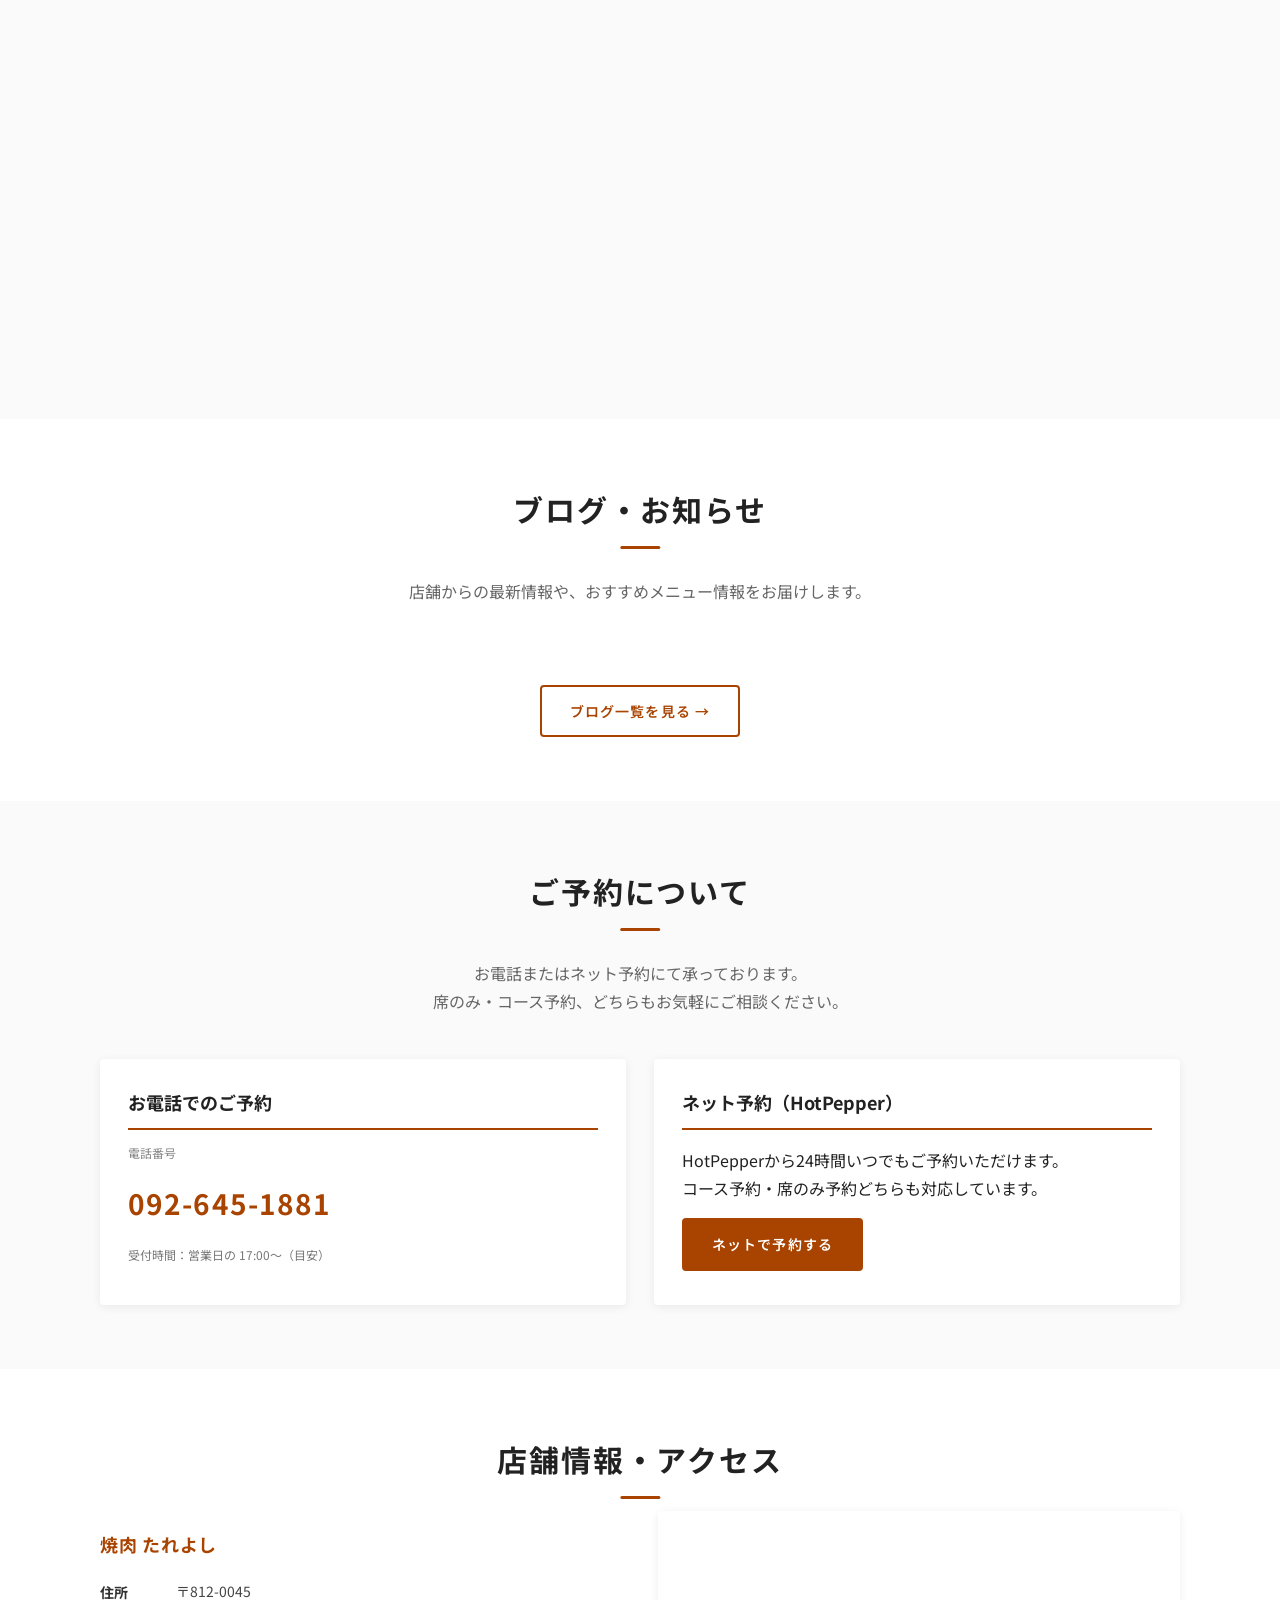
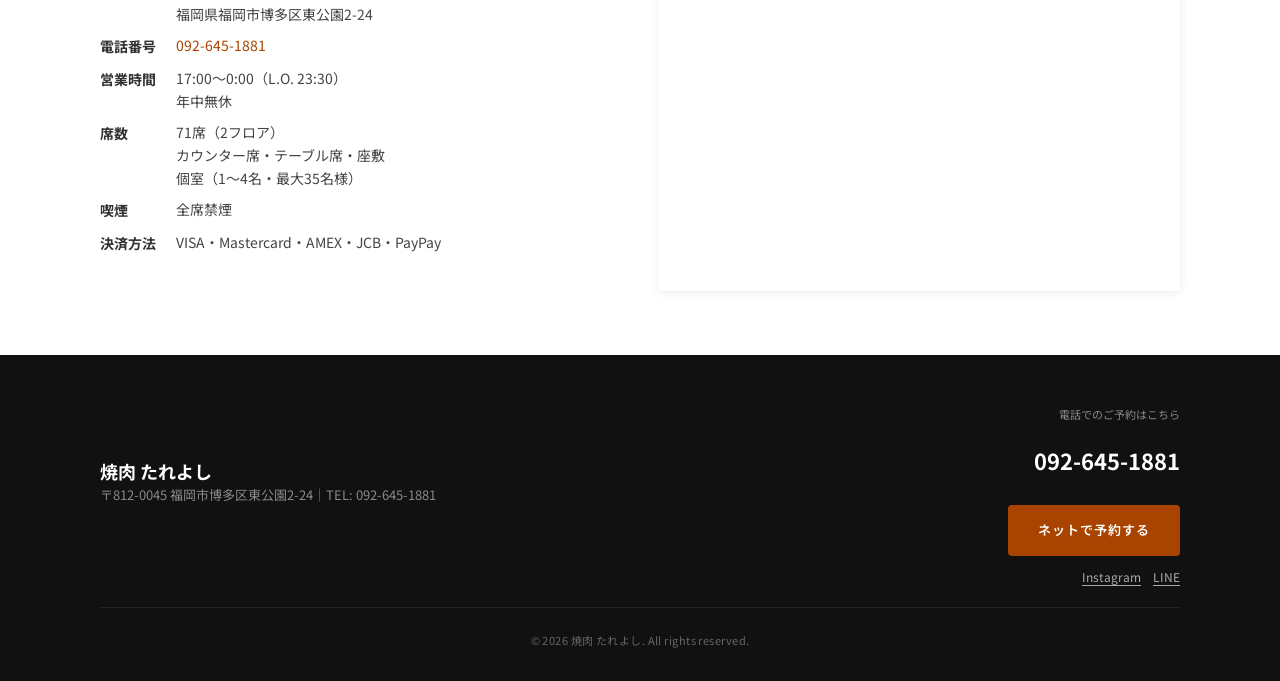
==== commit 69cae64d: "画像ファイル名を.jpgに統一・スライドショーを3秒に短縮" ====
--- a/index.html
+++ b/index.html
@@ -391,7 +391,7 @@
     slides[current].classList.remove('is-active');
     current = (current + 1) % slides.length;
     slides[current].classList.add('is-active');
-  }, 5000);
+  }, 3000);
 })();
 
 /* トップ：ブログ最新3件を自動表示 */
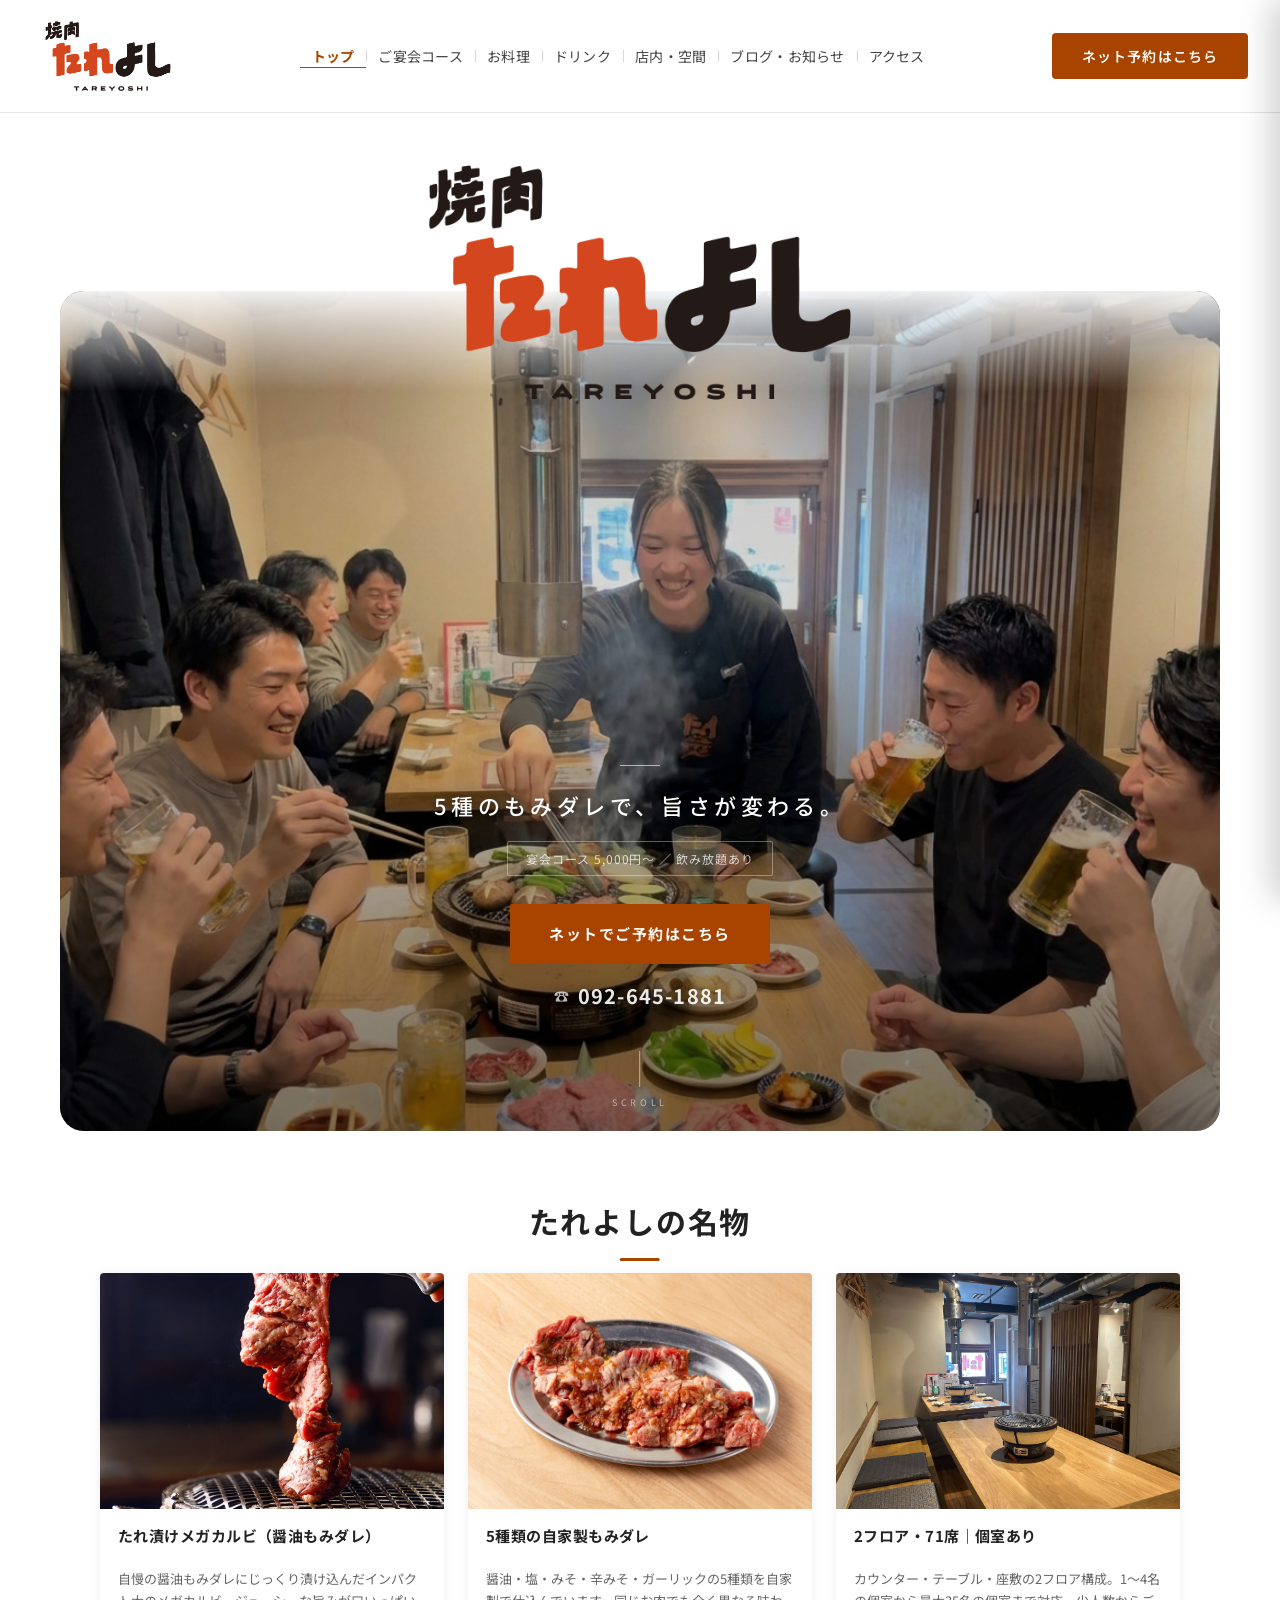
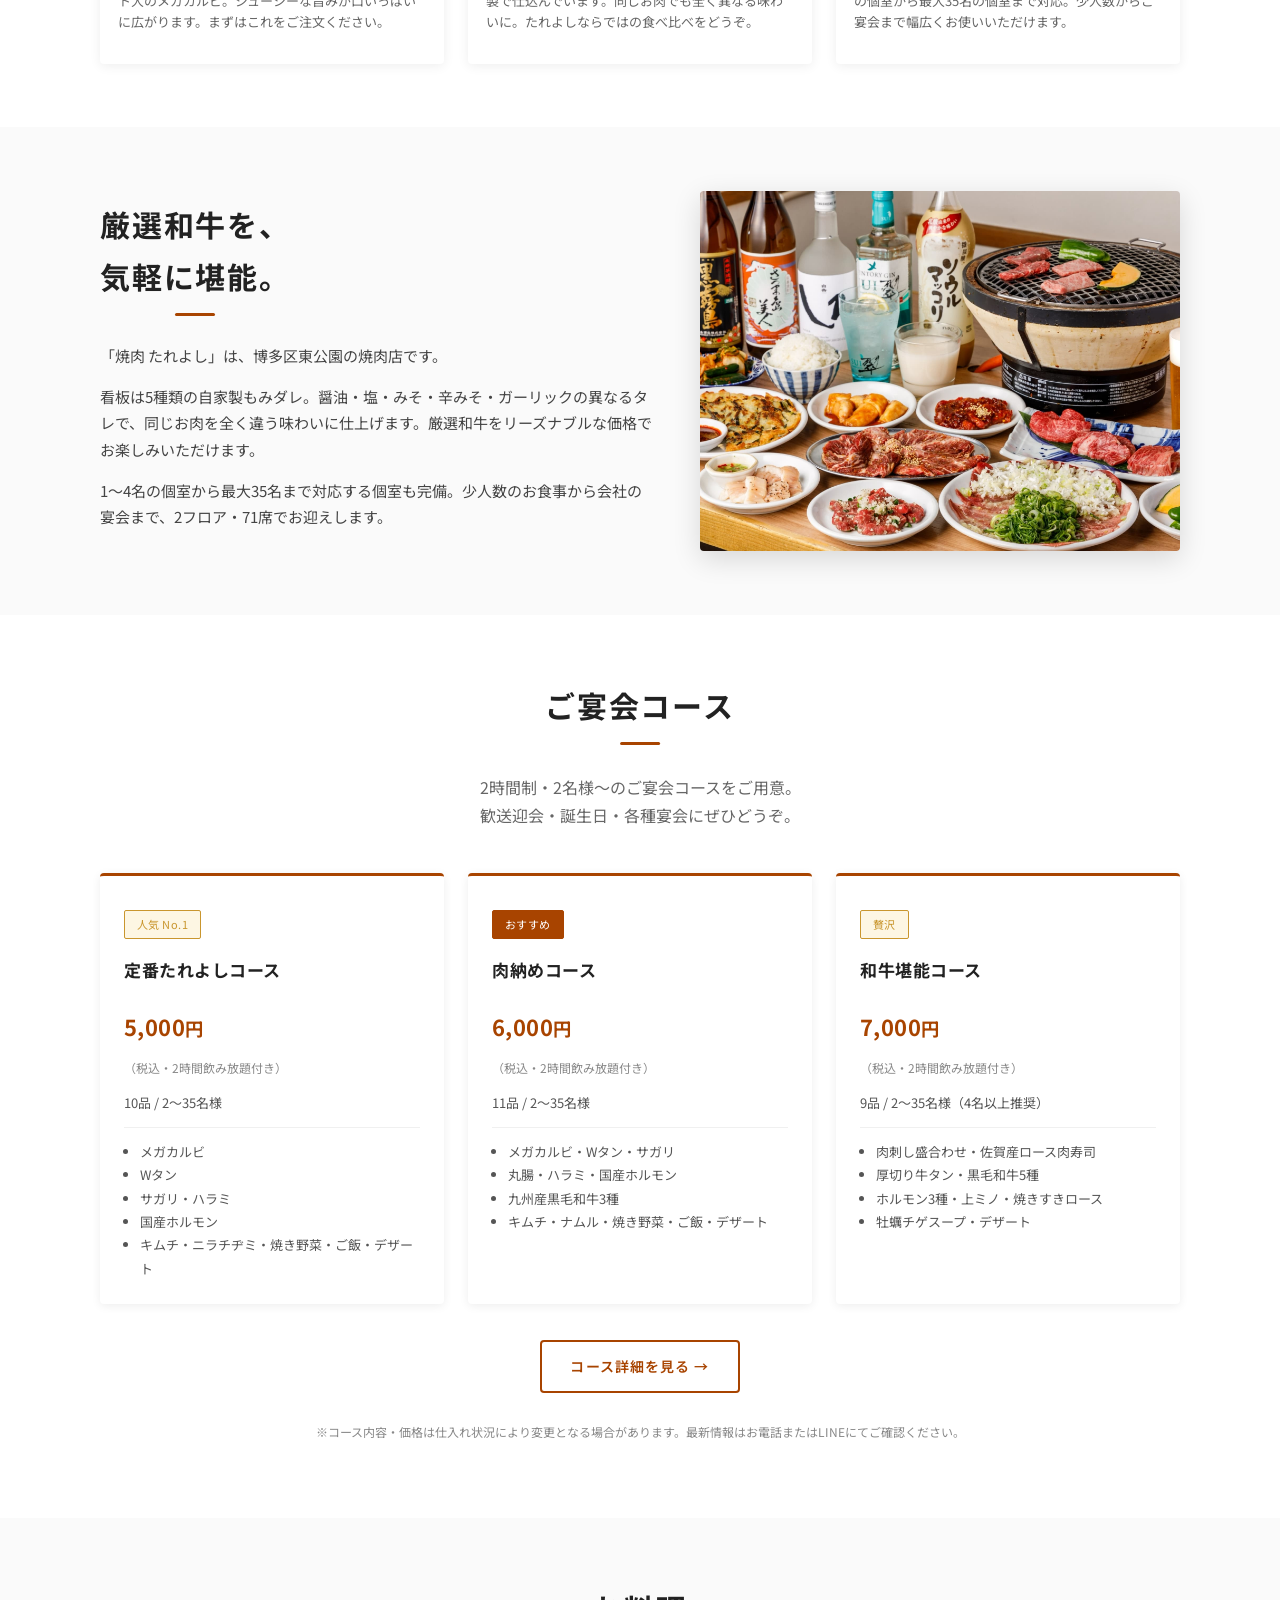
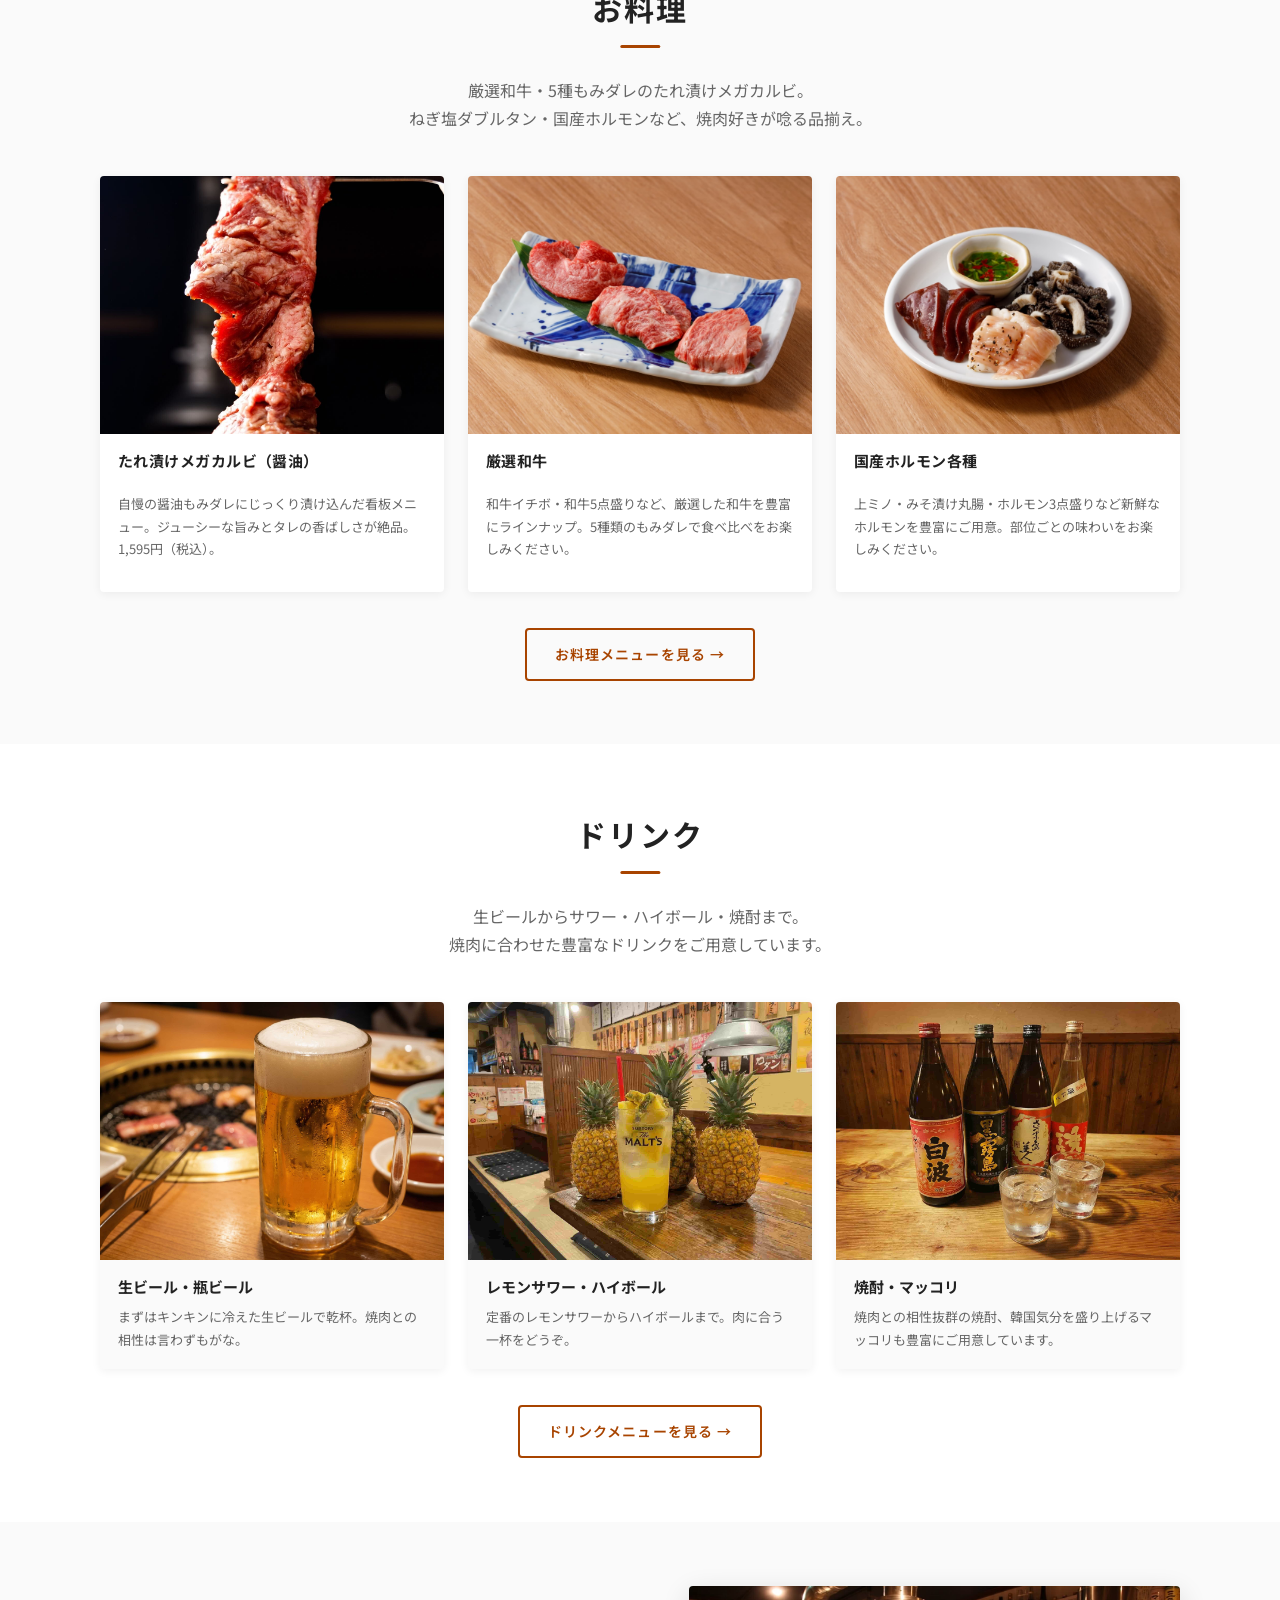
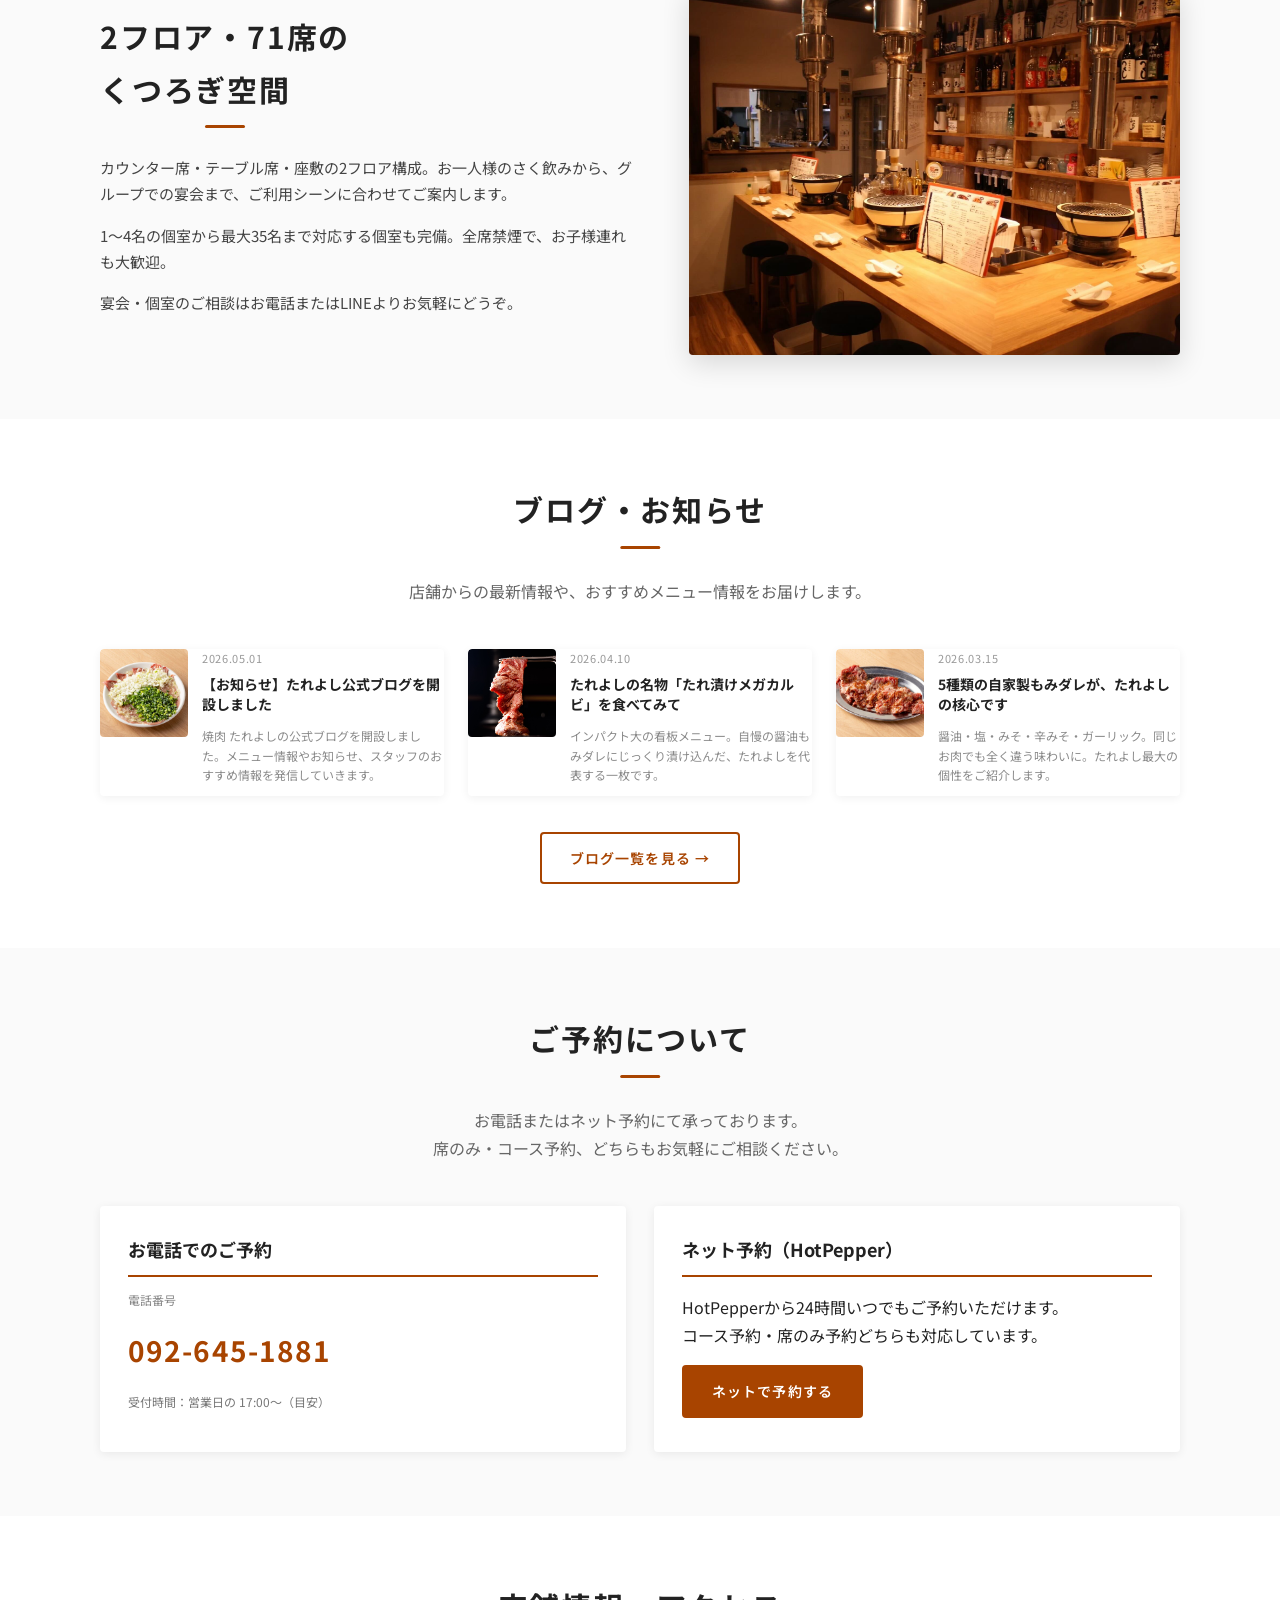
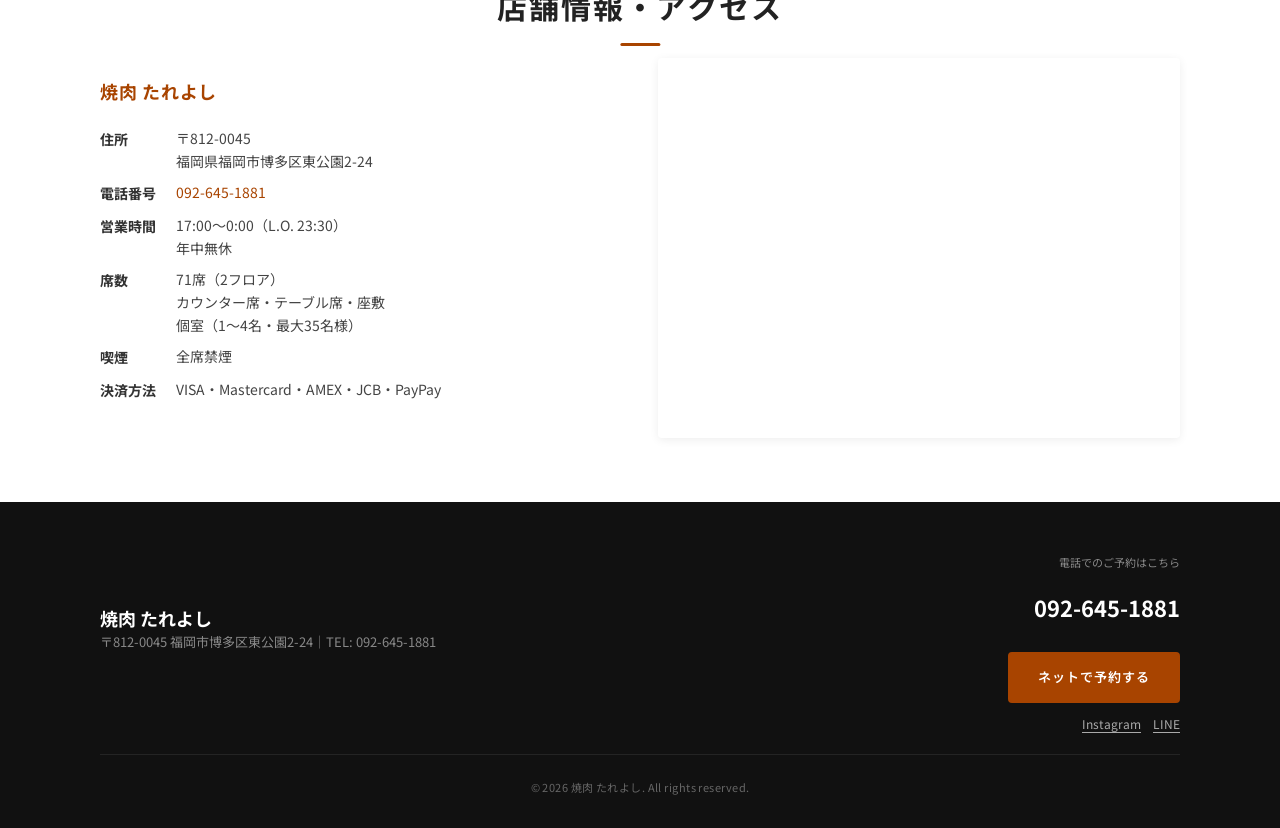
==== commit 388896b9: "画像を実際のたれよし写真に差し替え・ヒーロースライドを4枚に追加" ====
--- a/index.html
+++ b/index.html
@@ -142,6 +142,7 @@
         <div class="hero-slide hero-slide-1 is-active"></div>
         <div class="hero-slide hero-slide-2"></div>
         <div class="hero-slide hero-slide-3"></div>
+        <div class="hero-slide hero-slide-4"></div>
       </div>
 
       <div class="hero-visual-content">
--- a/style.css
+++ b/style.css
@@ -511,6 +511,7 @@
 .hero-slide-1 { background-image: url("./images/hero-tareyoshi.jpg"); }
 .hero-slide-2 { background-image: url("./images/hero-tareyoshi1.jpg"); }
 .hero-slide-3 { background-image: url("./images/hero-tareyoshi2.jpg"); }
+.hero-slide-4 { background-image: url("./images/hero-tareyoshi3.jpg"); }
 
 .hero-visual::before {
   content: "";
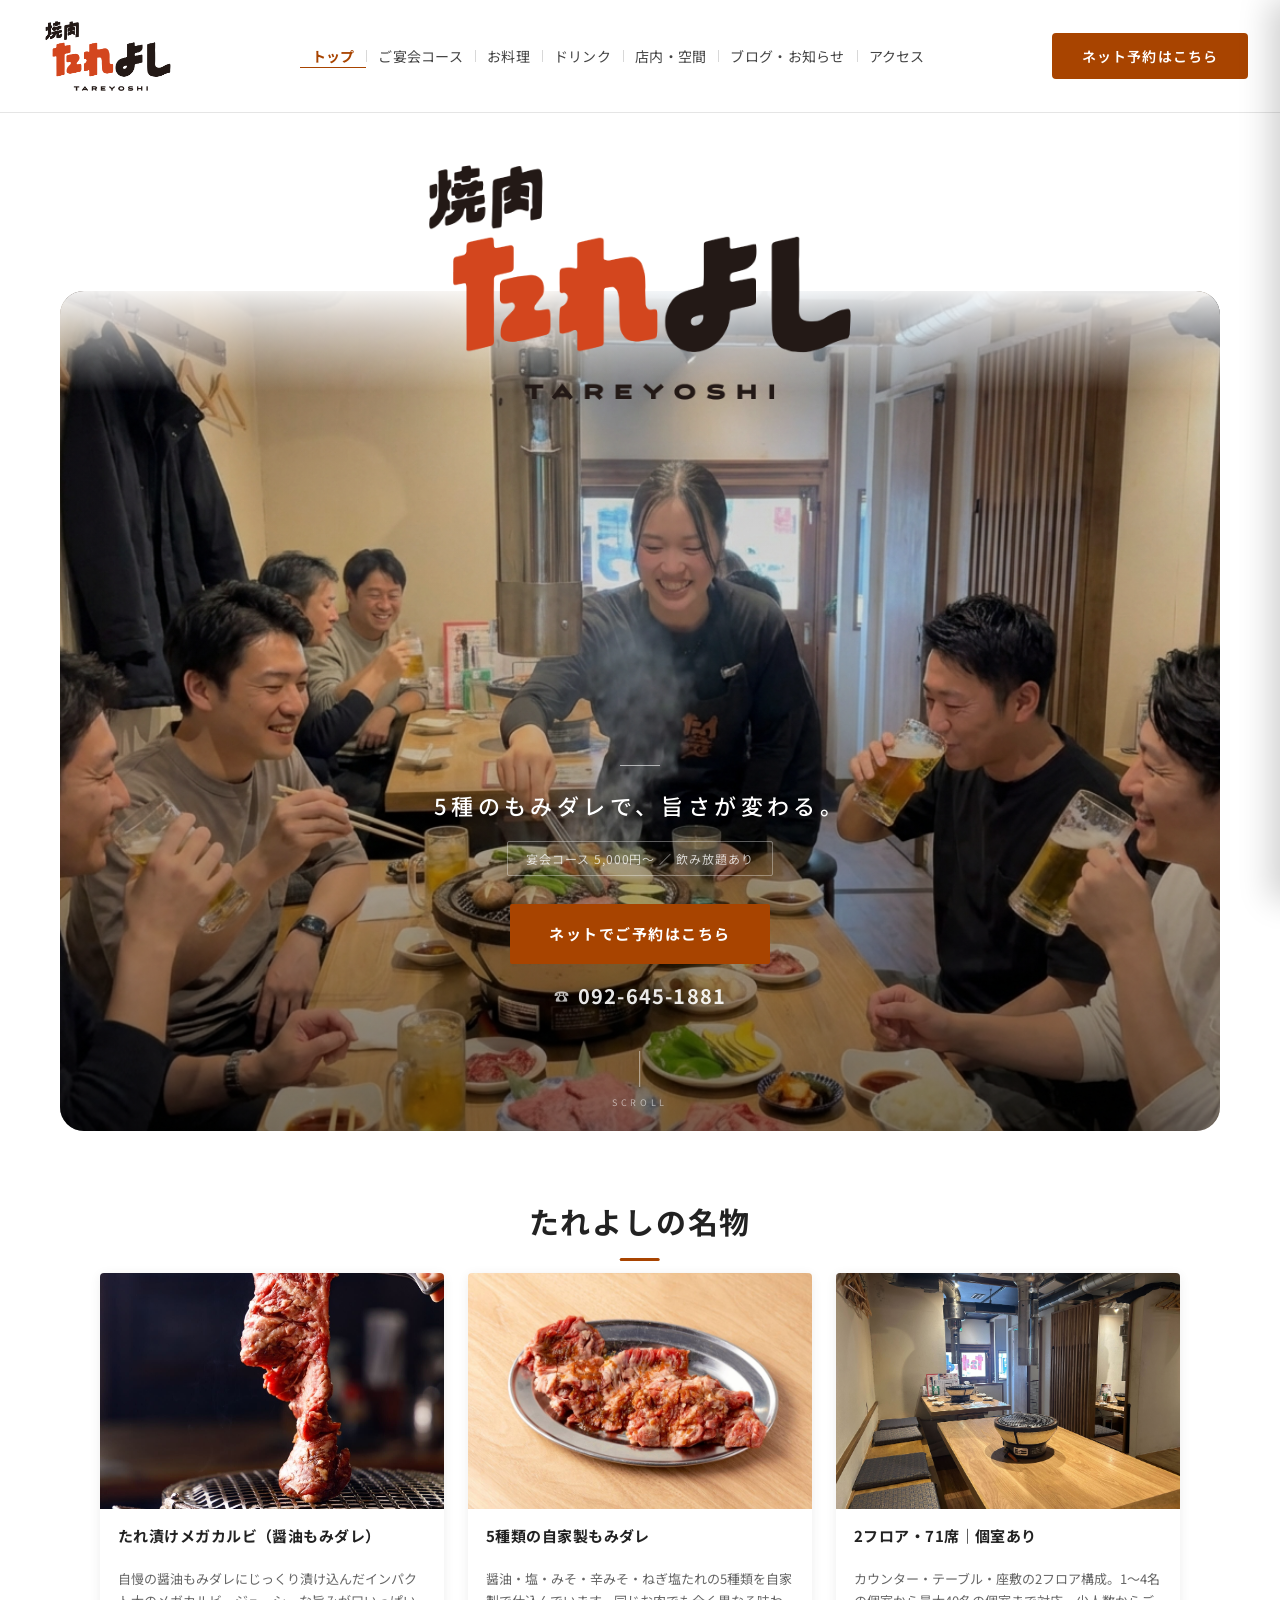
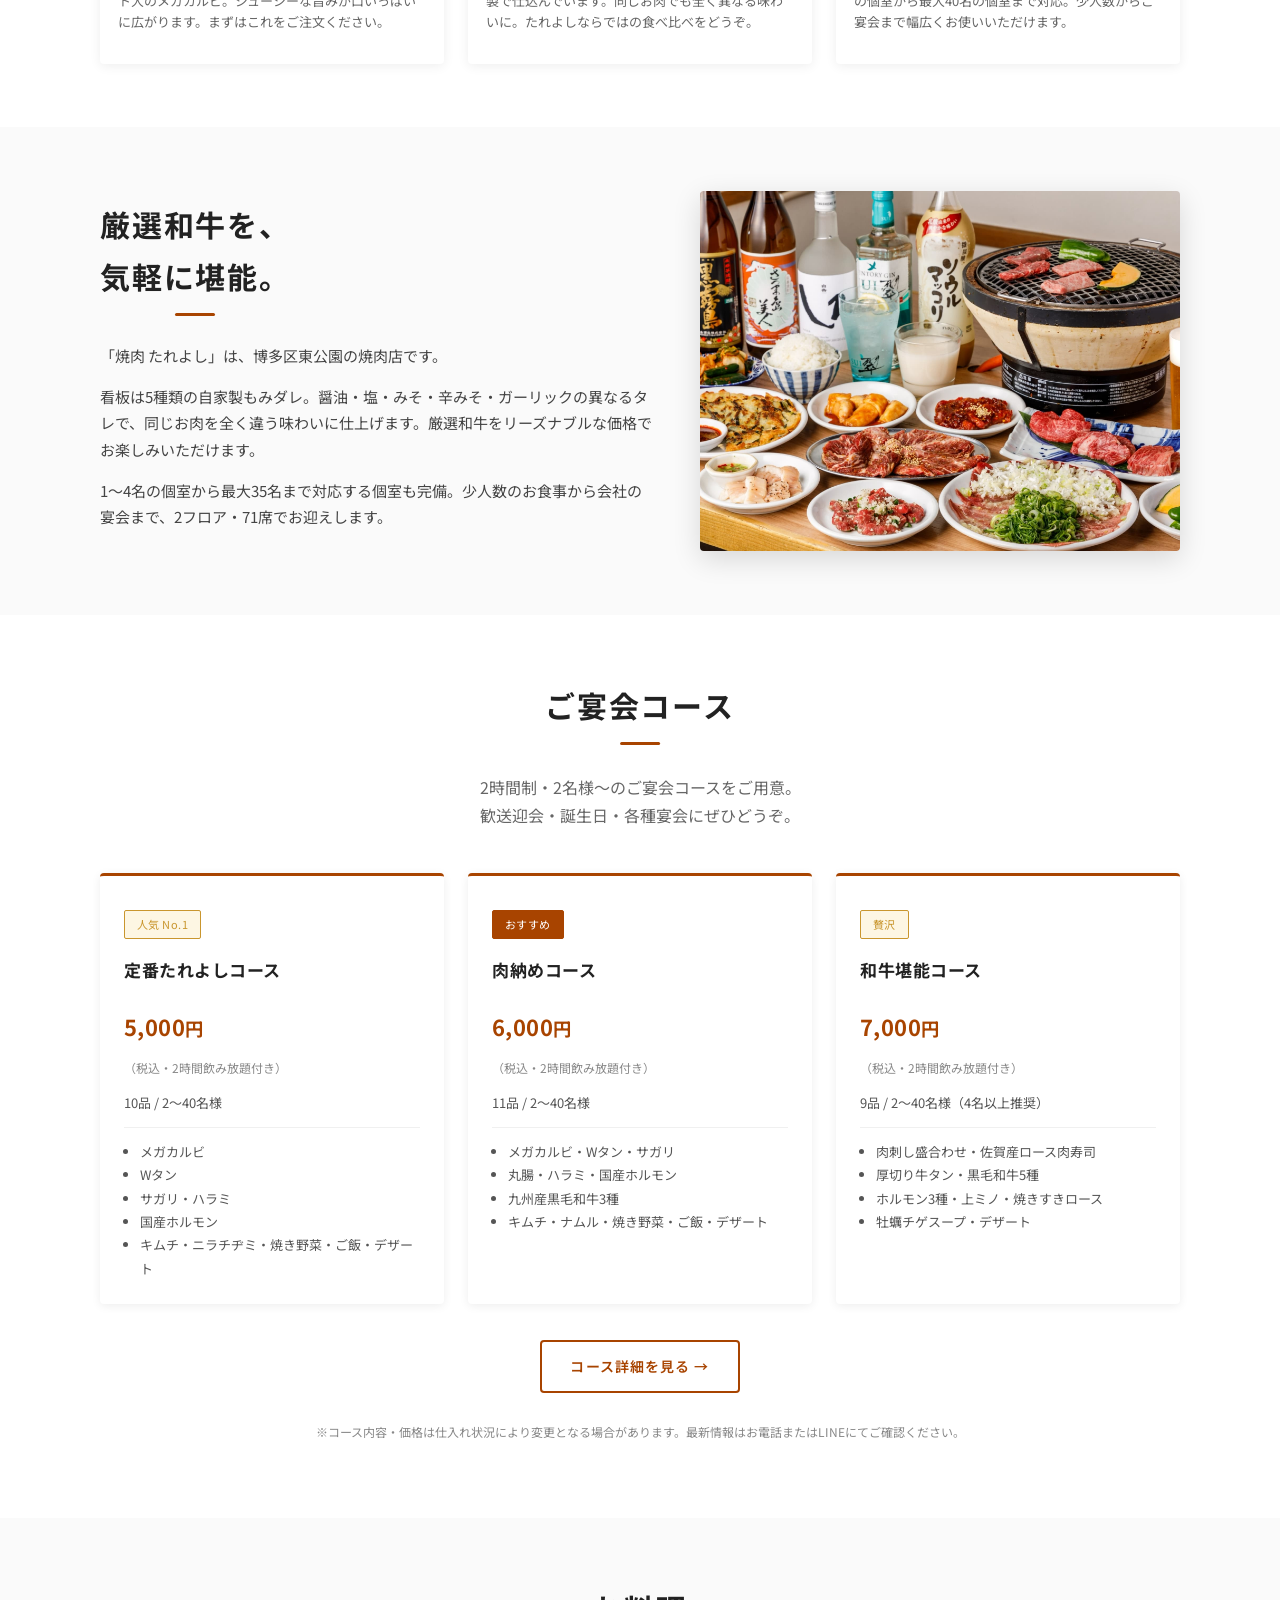
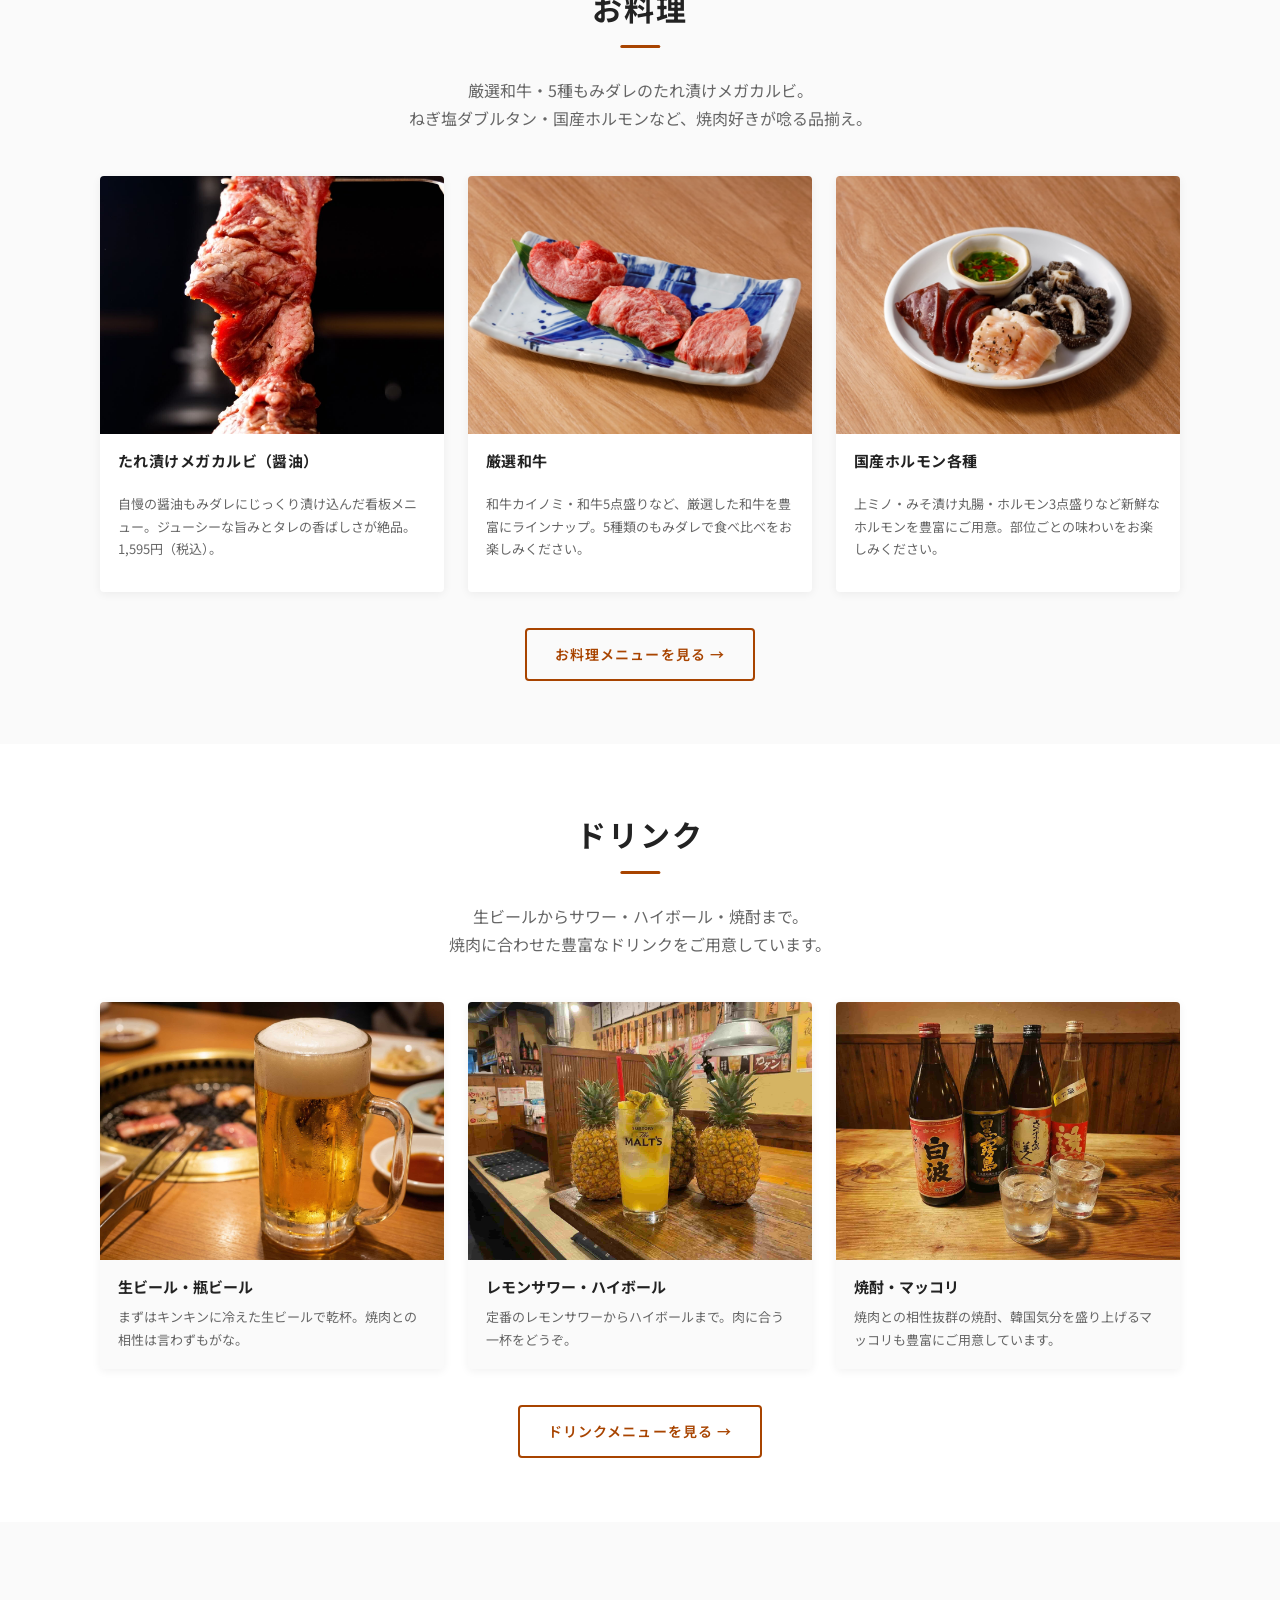
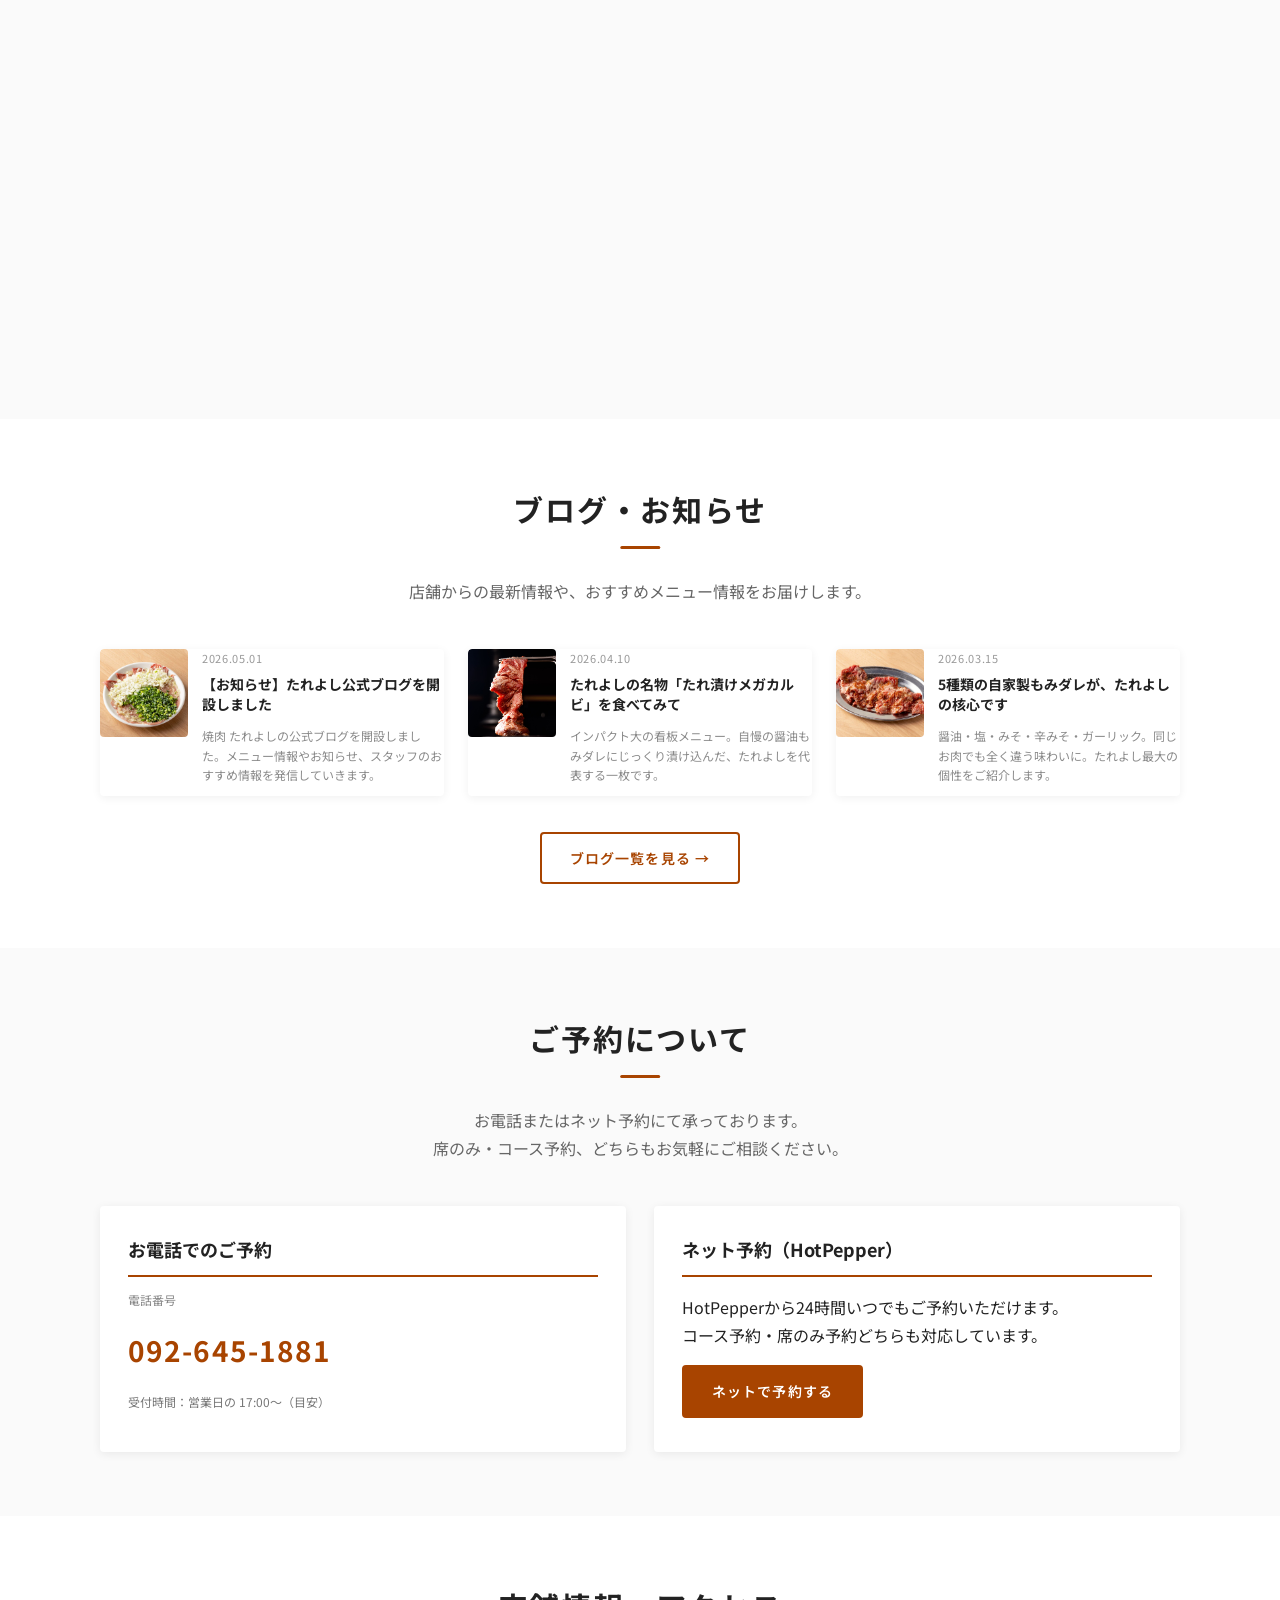
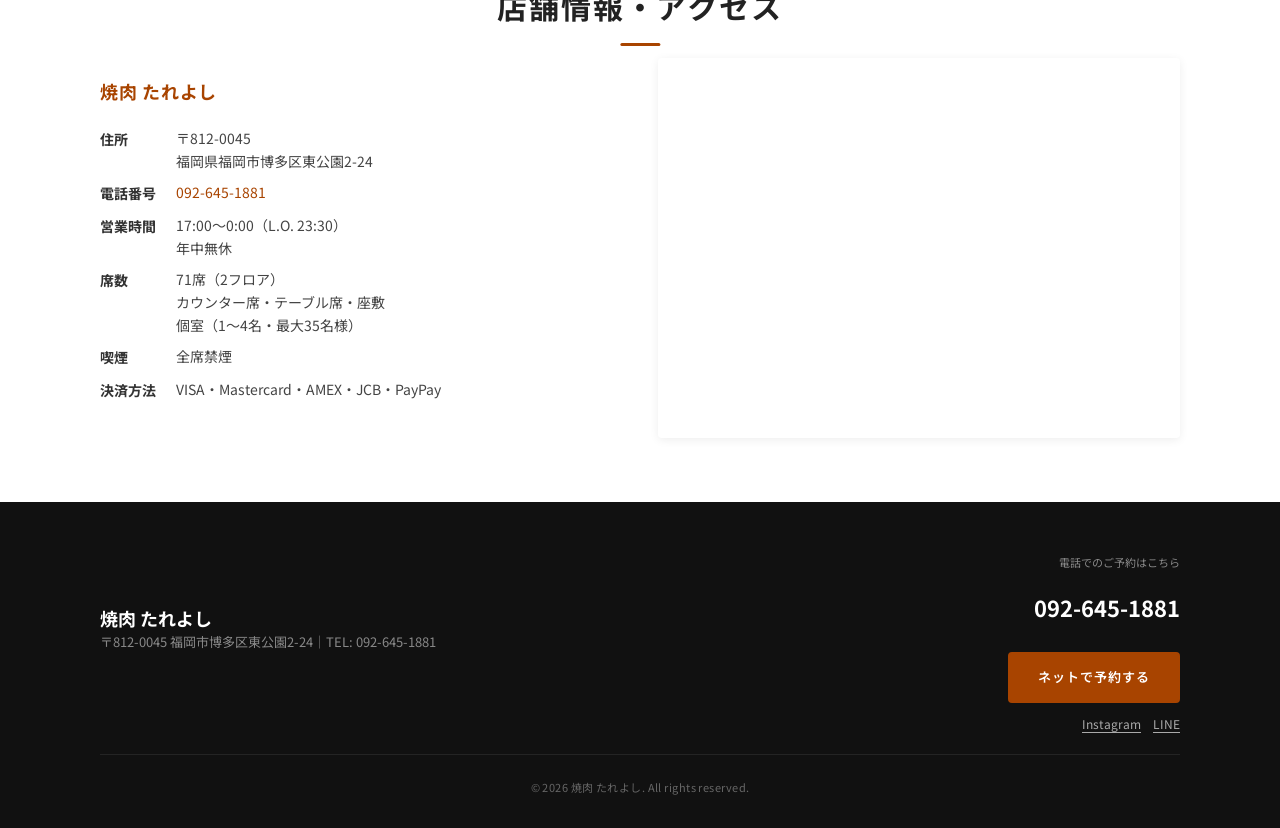
==== commit cd9ccc68: "文章修正：人数2〜40名に変更・ねぎ塩たれ・和牛カイノミに更新" ====
--- a/index.html
+++ b/index.html
@@ -181,12 +181,12 @@
         <article class="topic-card">
           <div class="topic-image topic-image-2"></div>
           <h3>5種類の自家製もみダレ</h3>
-          <p>醤油・塩・みそ・辛みそ・ガーリックの5種類を自家製で仕込んでいます。同じお肉でも全く異なる味わいに。たれよしならではの食べ比べをどうぞ。</p>
+          <p>醤油・塩・みそ・辛みそ・ねぎ塩たれの5種類を自家製で仕込んでいます。同じお肉でも全く異なる味わいに。たれよしならではの食べ比べをどうぞ。</p>
         </article>
         <article class="topic-card">
           <div class="topic-image topic-image-3"></div>
           <h3>2フロア・71席｜個室あり</h3>
-          <p>カウンター・テーブル・座敷の2フロア構成。1〜4名の個室から最大35名の個室まで対応。少人数からご宴会まで幅広くお使いいただけます。</p>
+          <p>カウンター・テーブル・座敷の2フロア構成。1〜4名の個室から最大40名の個室まで対応。少人数からご宴会まで幅広くお使いいただけます。</p>
         </article>
       </div>
     </div>
@@ -224,7 +224,7 @@
           <h3>定番たれよしコース</h3>
           <p class="course-price">5,000<small>円</small></p>
           <p class="course-price-note">（税込・2時間飲み放題付き）</p>
-          <p class="course-lead">10品 / 2〜35名様</p>
+          <p class="course-lead">10品 / 2〜40名様</p>
           <ul class="course-list">
             <li>メガカルビ</li>
             <li>Wタン</li>
@@ -241,7 +241,7 @@
           <h3>肉納めコース</h3>
           <p class="course-price">6,000<small>円</small></p>
           <p class="course-price-note">（税込・2時間飲み放題付き）</p>
-          <p class="course-lead">11品 / 2〜35名様</p>
+          <p class="course-lead">11品 / 2〜40名様</p>
           <ul class="course-list">
             <li>メガカルビ・Wタン・サガリ</li>
             <li>丸腸・ハラミ・国産ホルモン</li>
@@ -257,7 +257,7 @@
           <h3>和牛堪能コース</h3>
           <p class="course-price">7,000<small>円</small></p>
           <p class="course-price-note">（税込・2時間飲み放題付き）</p>
-          <p class="course-lead">9品 / 2〜35名様（4名以上推奨）</p>
+          <p class="course-lead">9品 / 2〜40名様（4名以上推奨）</p>
           <ul class="course-list">
             <li>肉刺し盛合わせ・佐賀産ロース肉寿司</li>
             <li>厚切り牛タン・黒毛和牛5種</li>
@@ -292,7 +292,7 @@
         <article class="menu-card">
           <div class="menu-image menu-image-2"></div>
           <h3>厳選和牛</h3>
-          <p>和牛イチボ・和牛5点盛りなど、厳選した和牛を豊富にラインナップ。5種類のもみダレで食べ比べをお楽しみください。</p>
+          <p>和牛カイノミ・和牛5点盛りなど、厳選した和牛を豊富にラインナップ。5種類のもみダレで食べ比べをお楽しみください。</p>
         </article>
         <article class="menu-card">
           <div class="menu-image menu-image-3"></div>
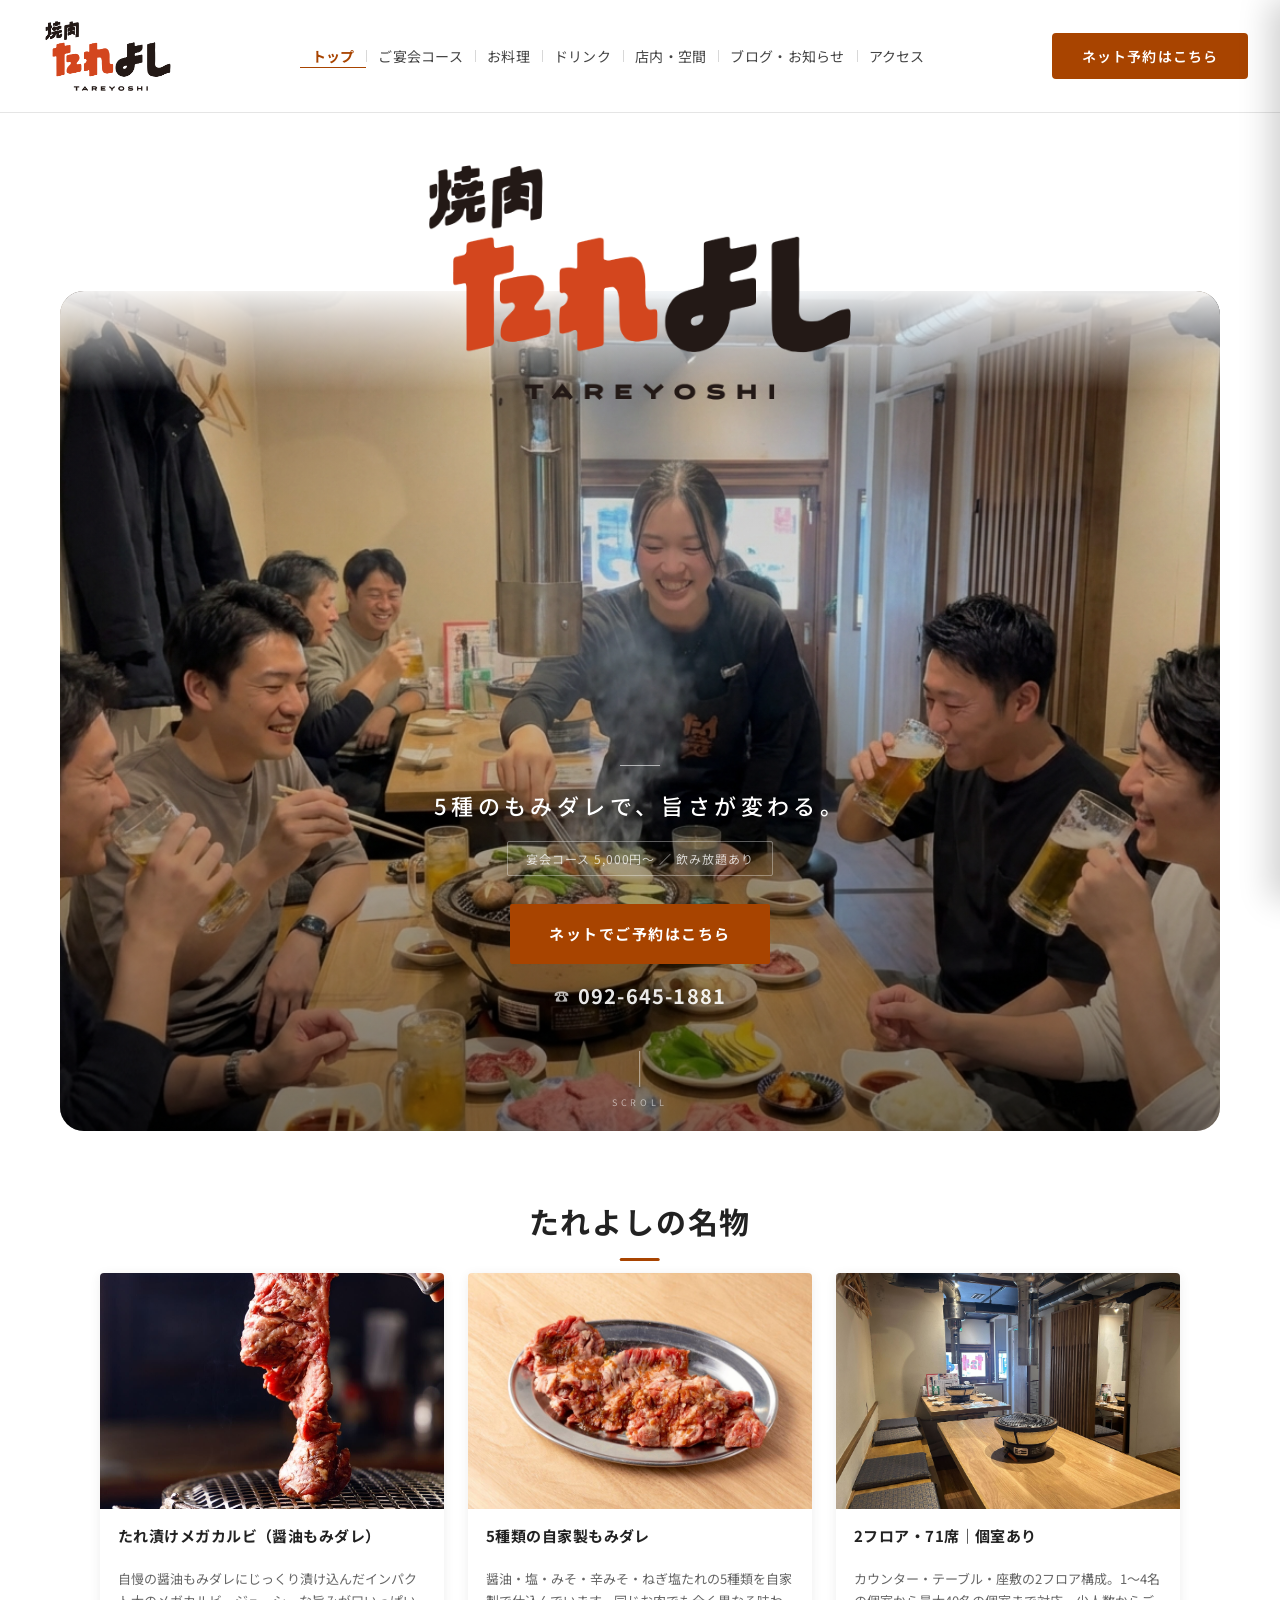
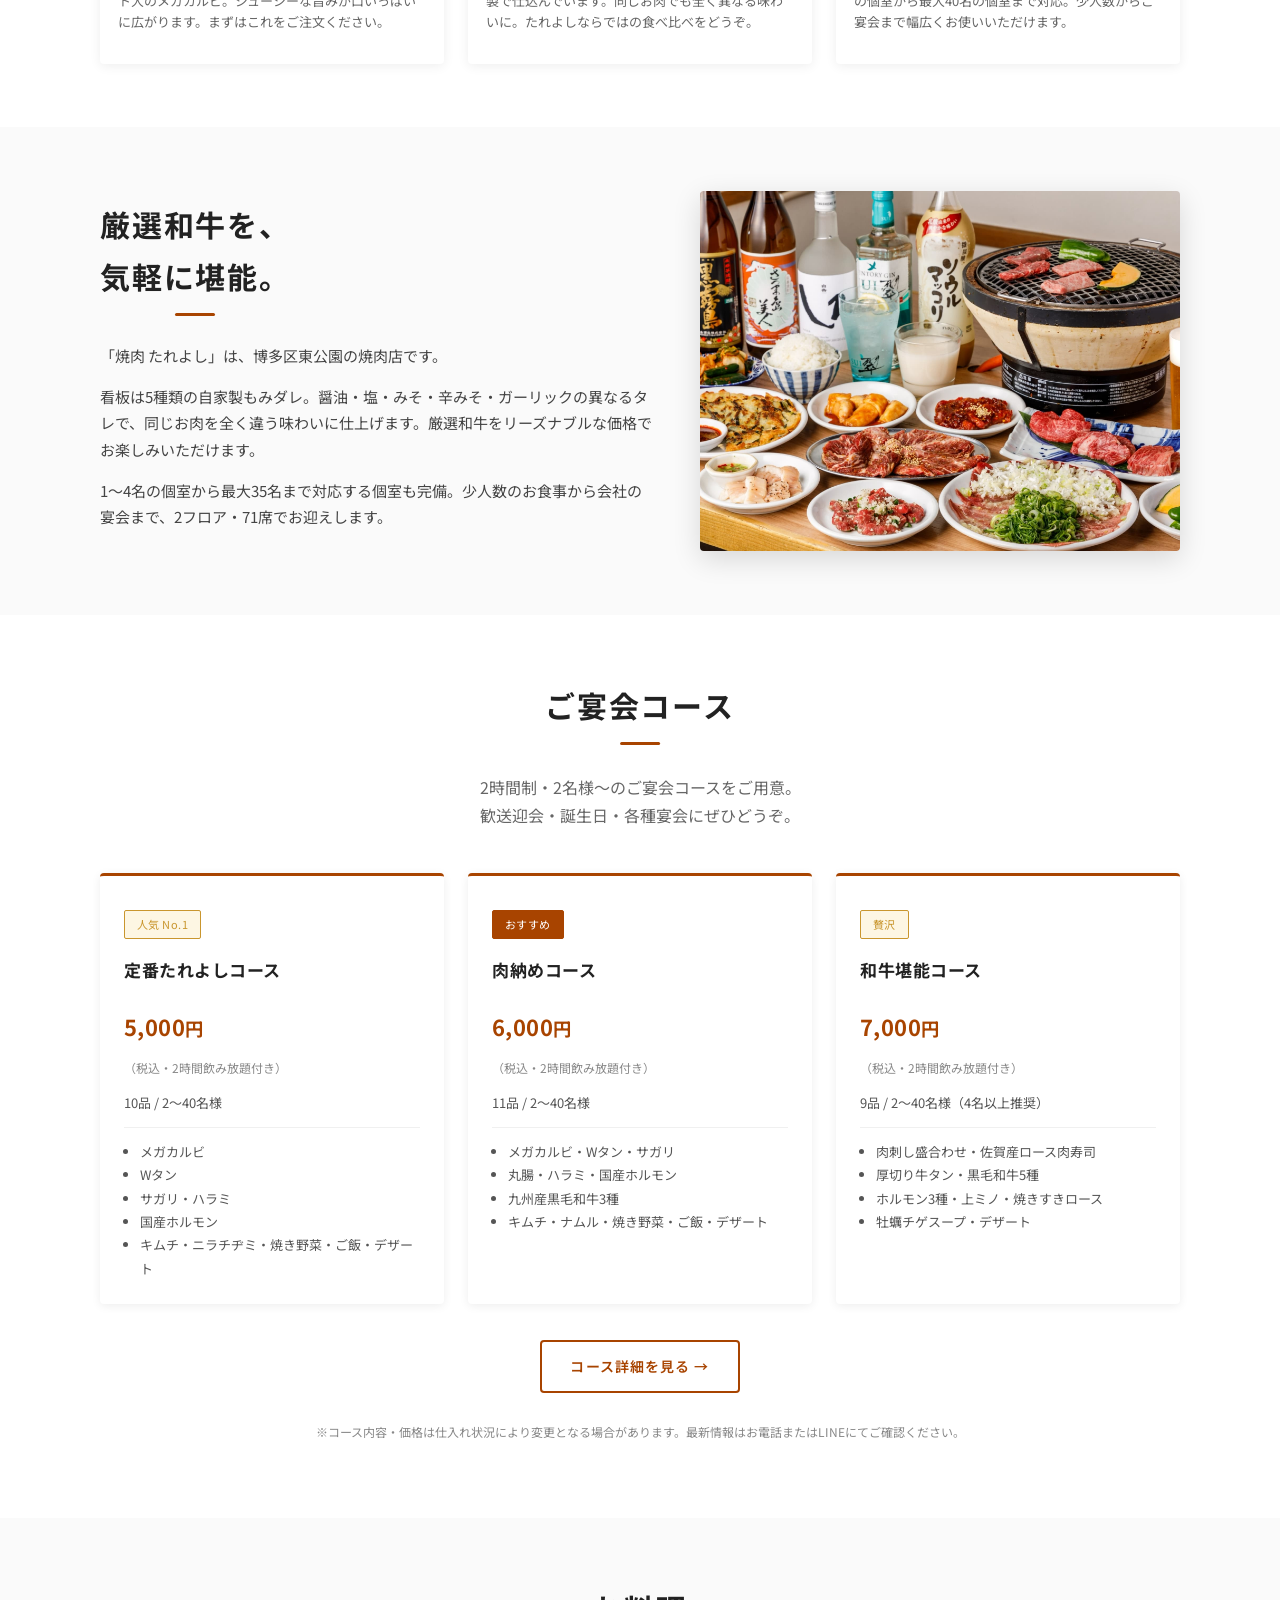
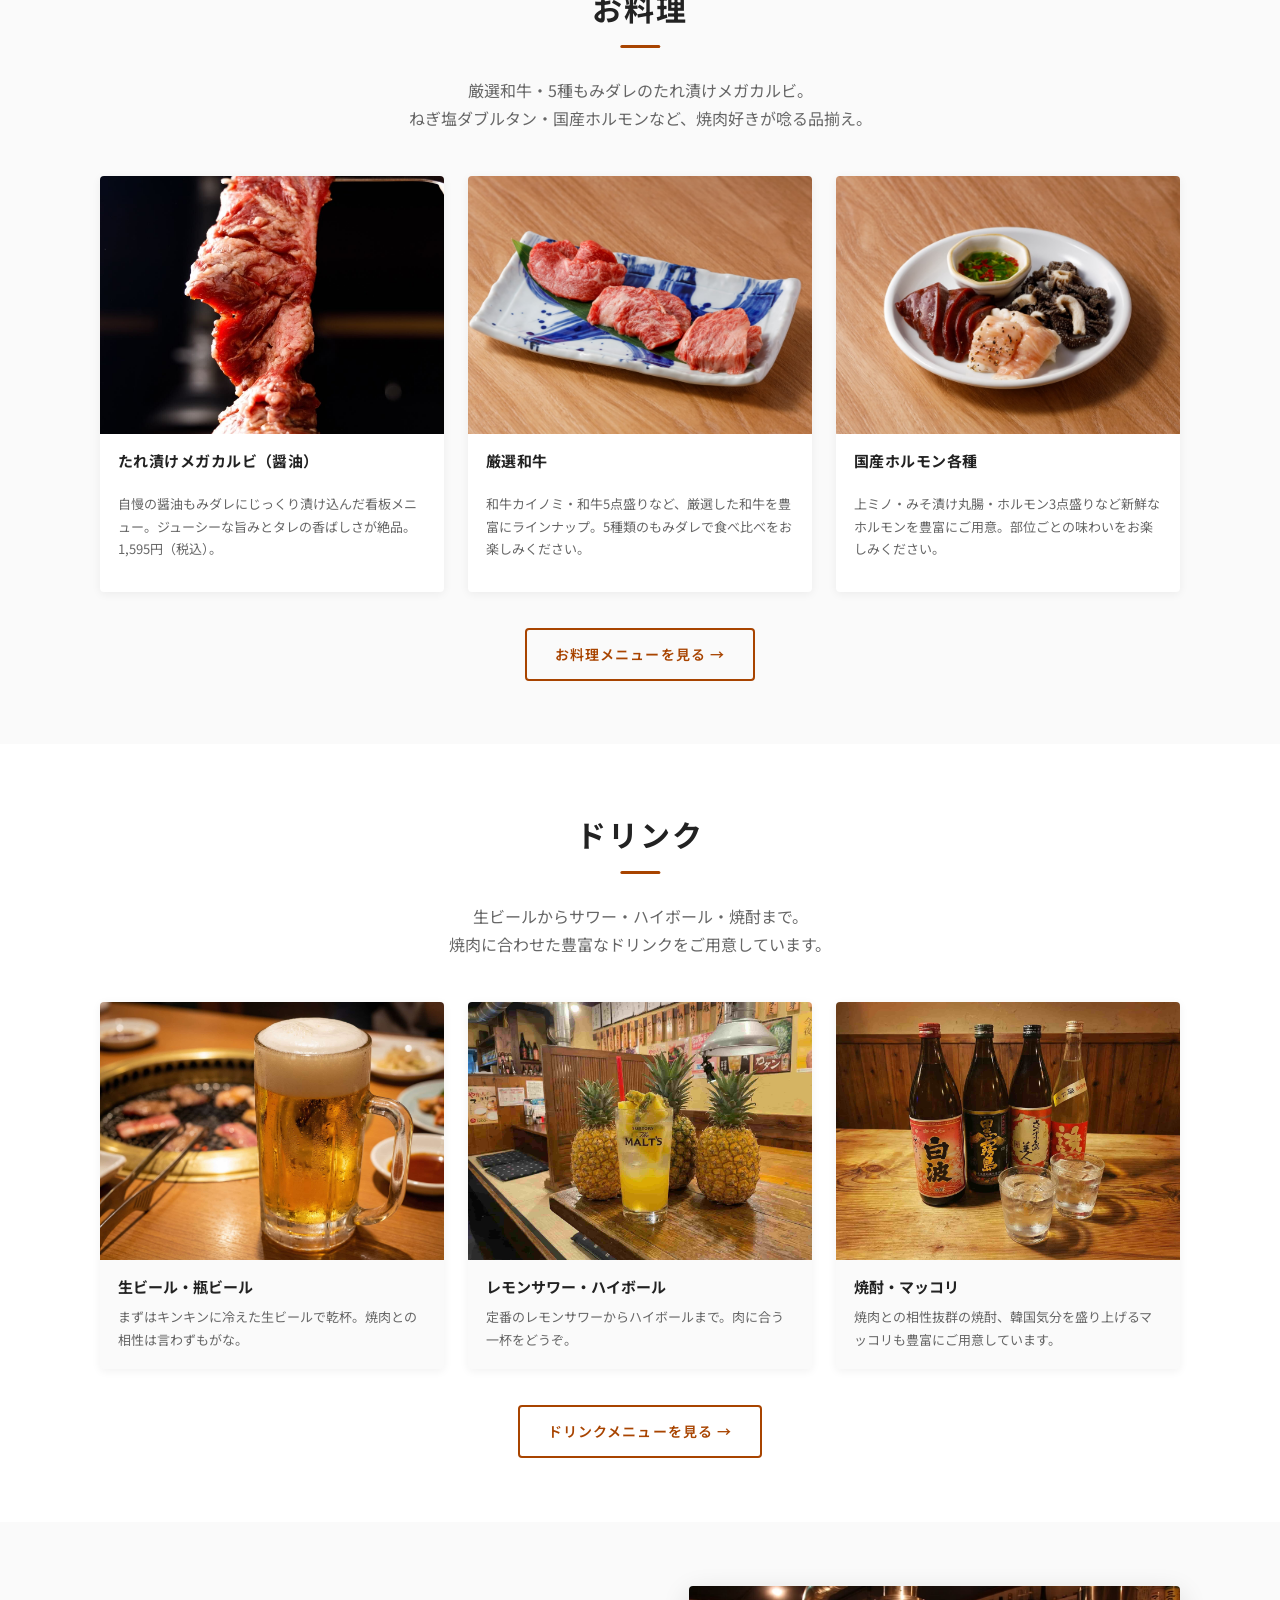
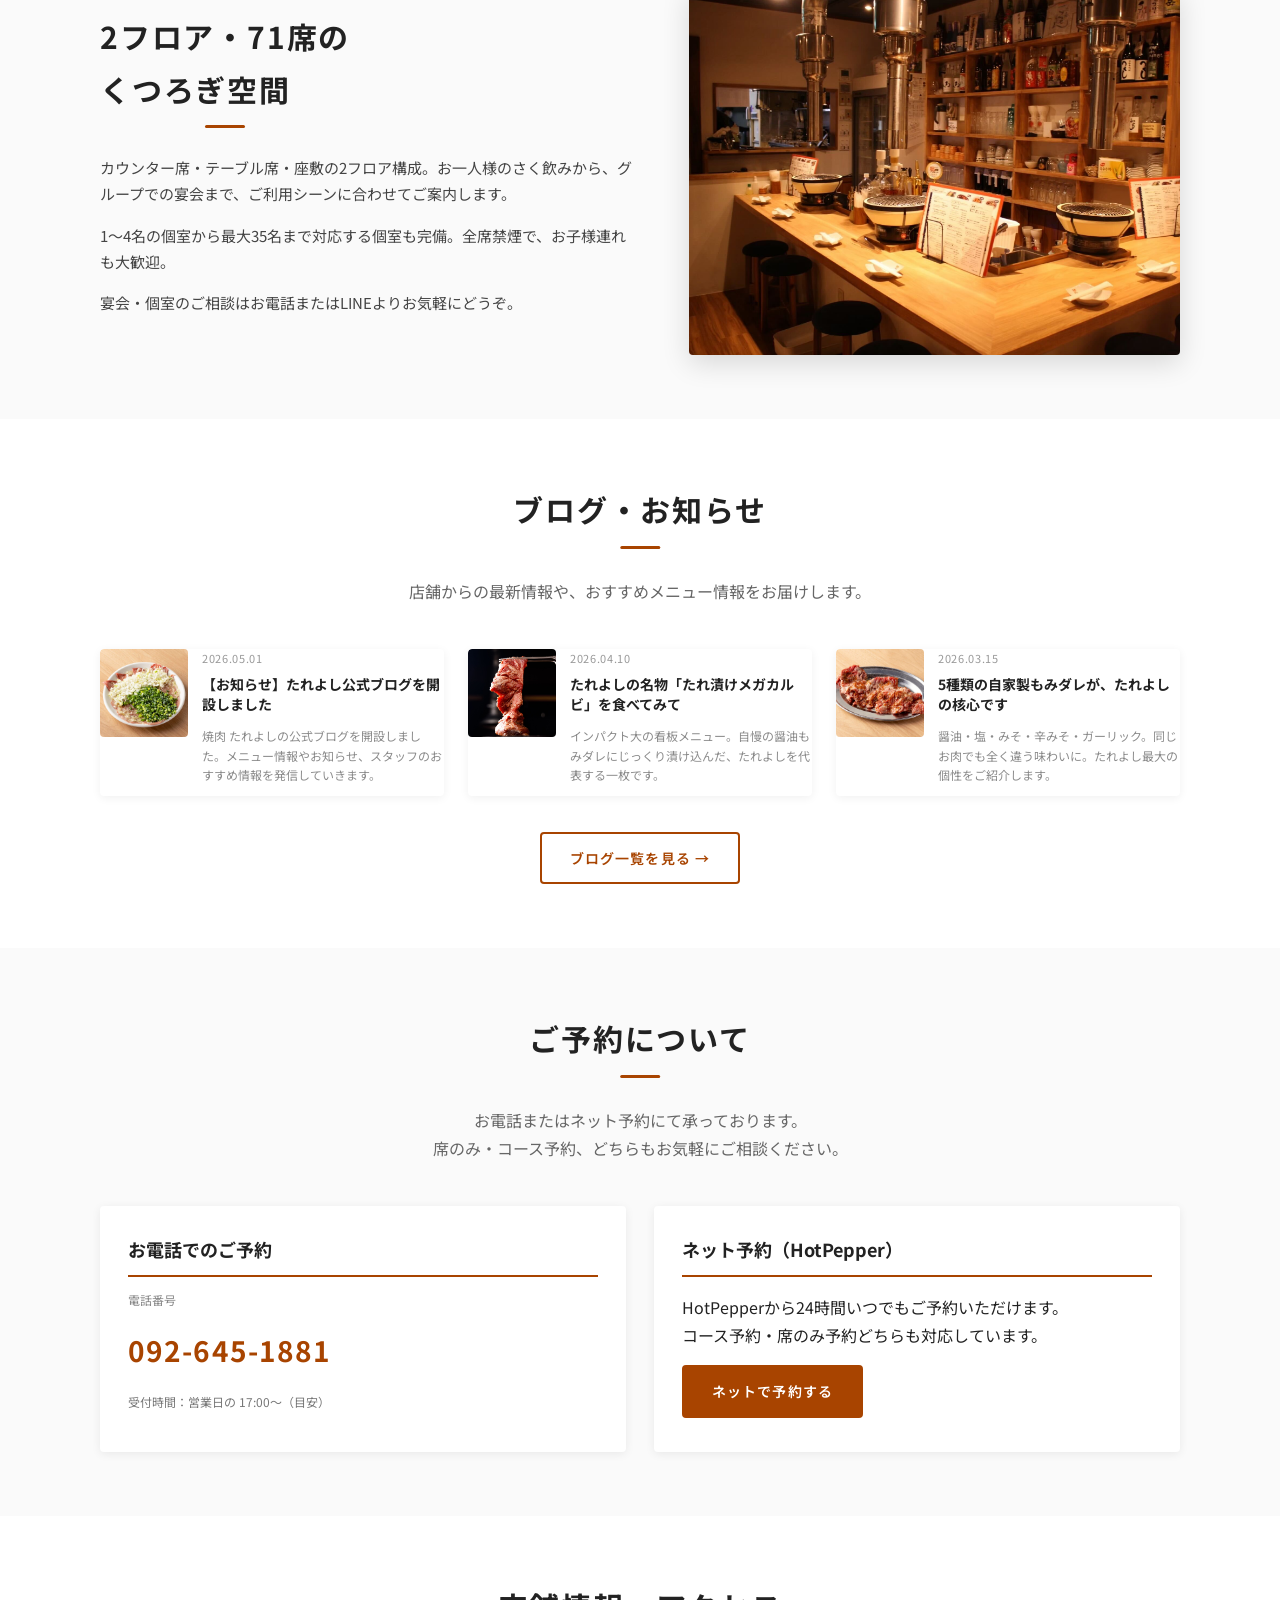
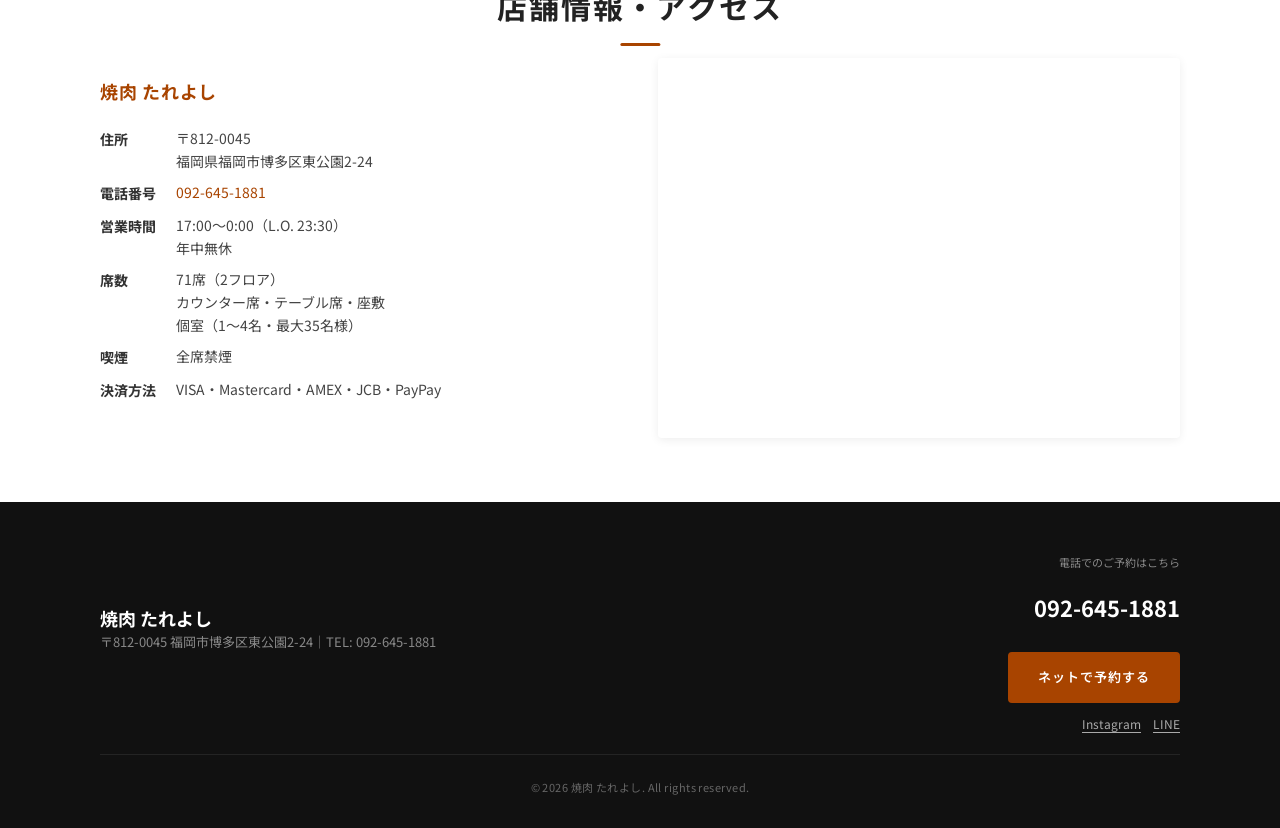
==== commit 50cdb427: "GA4設定・SEO/AEO強化・sitemap・robots.txt追加 - GA4タグ（G-LRVBZMYE8E）をindex.htmlに追加 - common.jsにGA4イベントトラッキング（p" ====
--- a/index.html
+++ b/index.html
@@ -19,10 +19,10 @@
 <meta property="og:site_name" content="焼肉 たれよし">
 <meta property="og:title" content="【公式】焼肉 たれよし｜博多 焼肉・宴会・厳選和牛">
 <meta property="og:description" content="博多の焼肉「焼肉 たれよし」。5種類のもみダレが自慢。厳選和牛・宴会コース5,000円〜。">
-<meta property="og:url" content="https://yakiniku-tareyoshi.com/">
-<meta property="og:image" content="https://yakiniku-tareyoshi.com/images/hero-tareyoshi.jpg">
+<meta property="og:url" content="https://tareyoshi-yoshizuka.com/">
+<meta property="og:image" content="https://tareyoshi-yoshizuka.com/images/hero-tareyoshi.jpg">
 <meta name="twitter:card" content="summary_large_image">
-<link rel="canonical" href="https://yakiniku-tareyoshi.com/">
+<link rel="canonical" href="https://tareyoshi-yoshizuka.com/">
 
 <!-- 構造化データ -->
 <script type="application/ld+json">
@@ -30,12 +30,12 @@
   "@context": "https://schema.org",
   "@type": "Restaurant",
   "name": "焼肉 たれよし",
-  "image": "https://yakiniku-tareyoshi.com/images/hero-tareyoshi.jpg",
-  "url": "https://yakiniku-tareyoshi.com/",
+  "image": "https://tareyoshi-yoshizuka.com/images/hero-tareyoshi.jpg",
+  "url": "https://tareyoshi-yoshizuka.com/",
   "telephone": "092-645-1881",
   "servesCuisine": ["焼肉","和牛","ホルモン","宴会"],
   "priceRange": "￥￥",
-  "hasMenu": "https://yakiniku-tareyoshi.com/menu.html",
+  "hasMenu": "https://tareyoshi-yoshizuka.com/menu.html",
   "acceptsReservations": true,
   "currenciesAccepted": "JPY",
   "paymentAccepted": "クレジットカード, PayPay",
@@ -79,7 +79,7 @@
       "name": "焼肉 たれよしはどこにありますか？",
       "acceptedAnswer": {
         "@type": "Answer",
-        "text": "福岡県福岡市博多区東公園2-24にあります。"
+        "text": "福岡県福岡市博多区東公園2-24にあります。最寄り駅からもアクセスしやすい立地です。"
       }
     },
     {
@@ -87,7 +87,7 @@
       "name": "予約はできますか？",
       "acceptedAnswer": {
         "@type": "Answer",
-        "text": "はい、お電話（092-645-1881）またはLINEにてご予約いただけます。"
+        "text": "はい、お電話（092-645-1881）またはLINEにてご予約いただけます。土日・連休は混み合いますので、事前のご予約をおすすめします。"
       }
     },
     {
@@ -95,27 +95,83 @@
       "name": "宴会コースはありますか？",
       "acceptedAnswer": {
         "@type": "Answer",
-        "text": "はい。5,000円〜の宴会コース（2時間飲み放題付き）をご用意しています。"
-      }
-    },
-    {
-      "@type": "Question",
-      "name": "何名まで入れますか？",
-      "acceptedAnswer": {
-        "@type": "Answer",
-        "text": "2フロア合わせて71席ございます。個室は最大35名様まで対応しています。"
-      }
-    },
-    {
-      "@type": "Question",
-      "name": "たれよしの名物は何ですか？",
-      "acceptedAnswer": {
-        "@type": "Answer",
-        "text": "5種類の自家製もみダレが自慢です。たれ漬けメガカルビ（醤油）をはじめ、和牛をリーズナブルにお楽しみいただけます。"
+        "text": "はい。5,000円〜の宴会コース（2時間飲み放題付き）をご用意しています。2名様〜ご利用いただけます。歓送迎会・誕生日・各種宴会に最適です。"
+      }
+    },
+    {
+      "@type": "Question",
+      "name": "何名まで入れますか？貸切はできますか？",
+      "acceptedAnswer": {
+        "@type": "Answer",
+        "text": "2フロア合わせて71席ございます。個室は1〜4名様用から最大35名様まで対応しています。貸切のご相談はお電話（092-645-1881）またはLINEよりお問い合わせください。"
+      }
+    },
+    {
+      "@type": "Question",
+      "name": "たれよしの名物・おすすめメニューは何ですか？",
+      "acceptedAnswer": {
+        "@type": "Answer",
+        "text": "5種類の自家製もみダレ（醤油・塩・みそ・辛みそ・ガーリック）が自慢です。看板メニューはたれ漬けメガカルビ（醤油）。厳選和牛カイノミや国産ホルモンもおすすめです。"
+      }
+    },
+    {
+      "@type": "Question",
+      "name": "駐車場はありますか？",
+      "acceptedAnswer": {
+        "@type": "Answer",
+        "text": "専用駐車場のご用意はございません。近隣のコインパーキングをご利用ください。"
+      }
+    },
+    {
+      "@type": "Question",
+      "name": "子ども連れでも入れますか？",
+      "acceptedAnswer": {
+        "@type": "Answer",
+        "text": "はい、お子様連れも大歓迎です。全席禁煙ですので安心してお越しください。"
+      }
+    },
+    {
+      "@type": "Question",
+      "name": "支払い方法は何が使えますか？",
+      "acceptedAnswer": {
+        "@type": "Answer",
+        "text": "現金のほか、クレジットカード（VISA・Mastercard等）・PayPayがご利用いただけます。"
+      }
+    },
+    {
+      "@type": "Question",
+      "name": "ひとりでも入れますか？",
+      "acceptedAnswer": {
+        "@type": "Answer",
+        "text": "もちろんです。おひとり様歓迎です。カウンター席もございますので、お気軽にお一人でお越しください。"
       }
     }
   ]
 }
+</script>
+
+<script type="application/ld+json">
+{
+  "@context": "https://schema.org",
+  "@type": "BreadcrumbList",
+  "itemListElement": [
+    {
+      "@type": "ListItem",
+      "position": 1,
+      "name": "ホーム",
+      "item": "https://tareyoshi-yoshizuka.com/"
+    }
+  ]
+}
+</script>
+
+<!-- Google tag (gtag.js) -->
+<script async src="https://www.googletagmanager.com/gtag/js?id=G-LRVBZMYE8E"></script>
+<script>
+  window.dataLayer = window.dataLayer || [];
+  function gtag(){dataLayer.push(arguments);}
+  gtag('js', new Date());
+  gtag('config', 'G-LRVBZMYE8E');
 </script>
 </head>
 
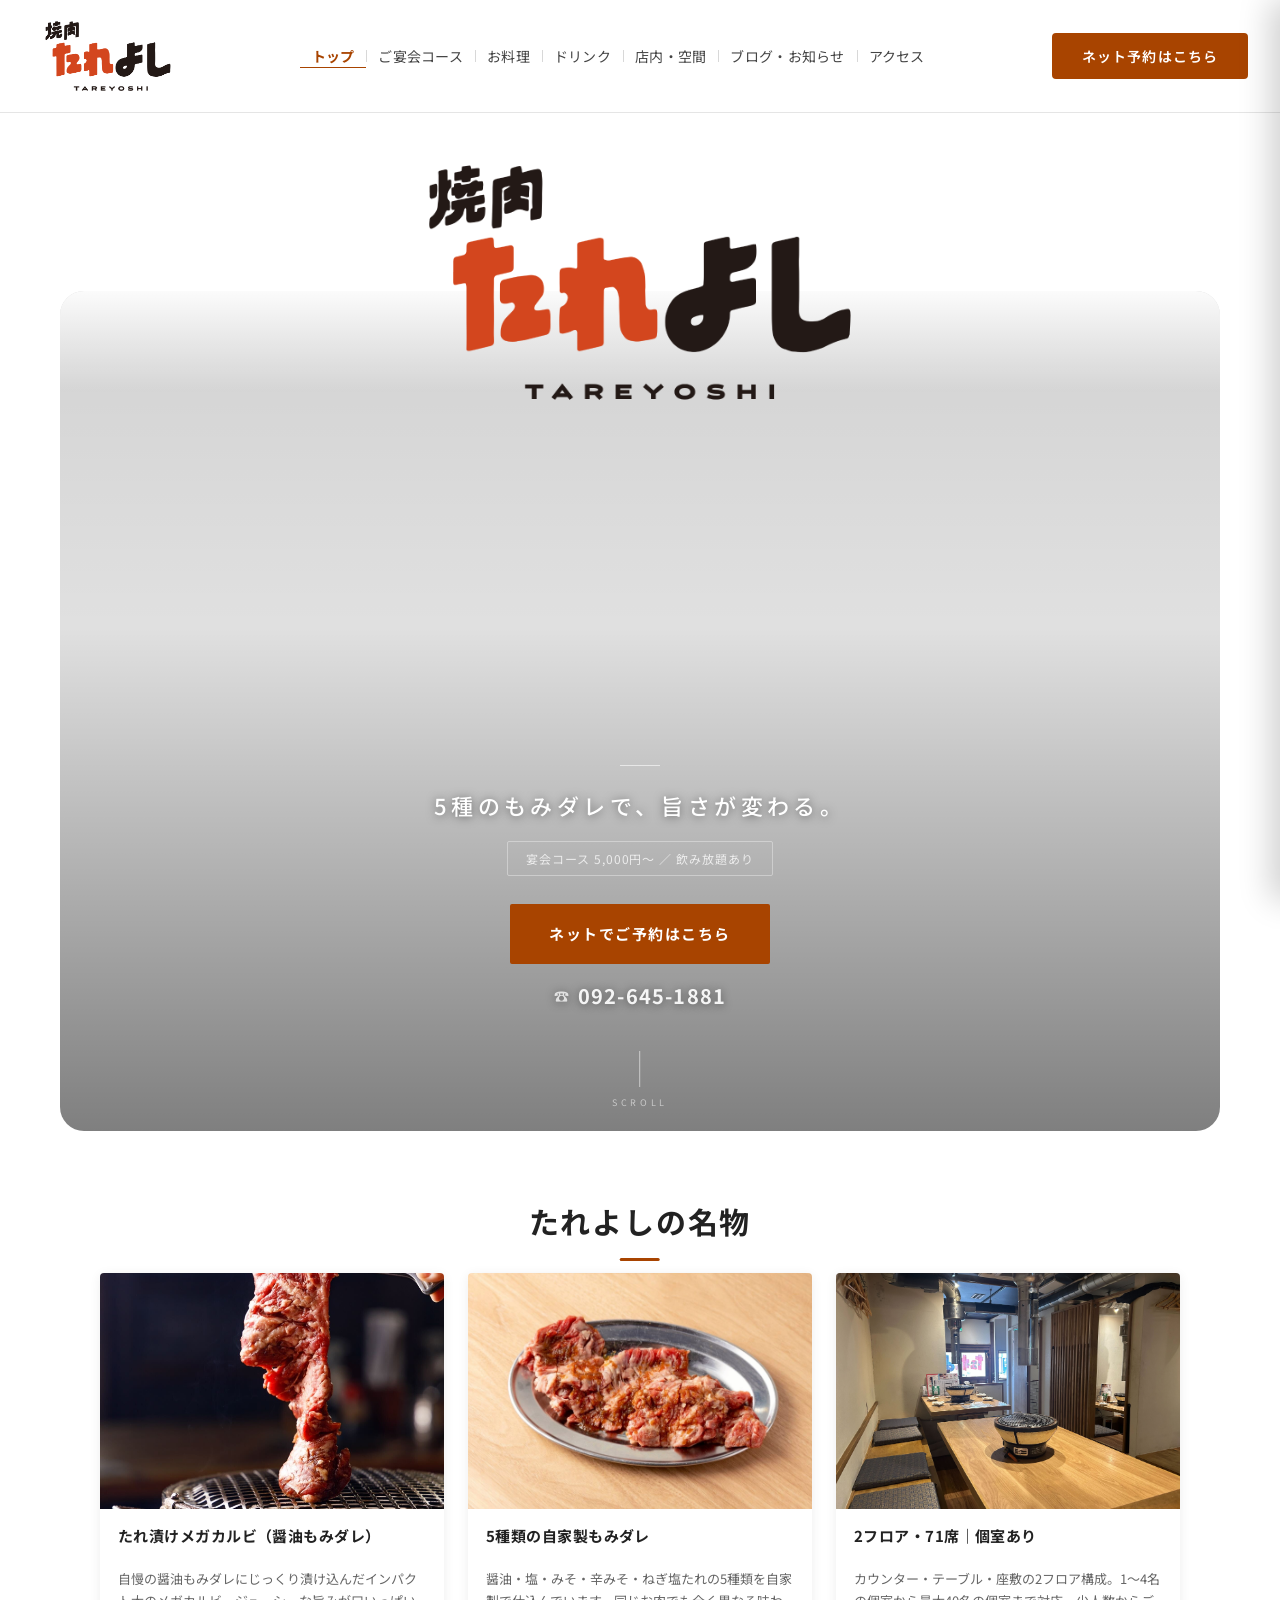
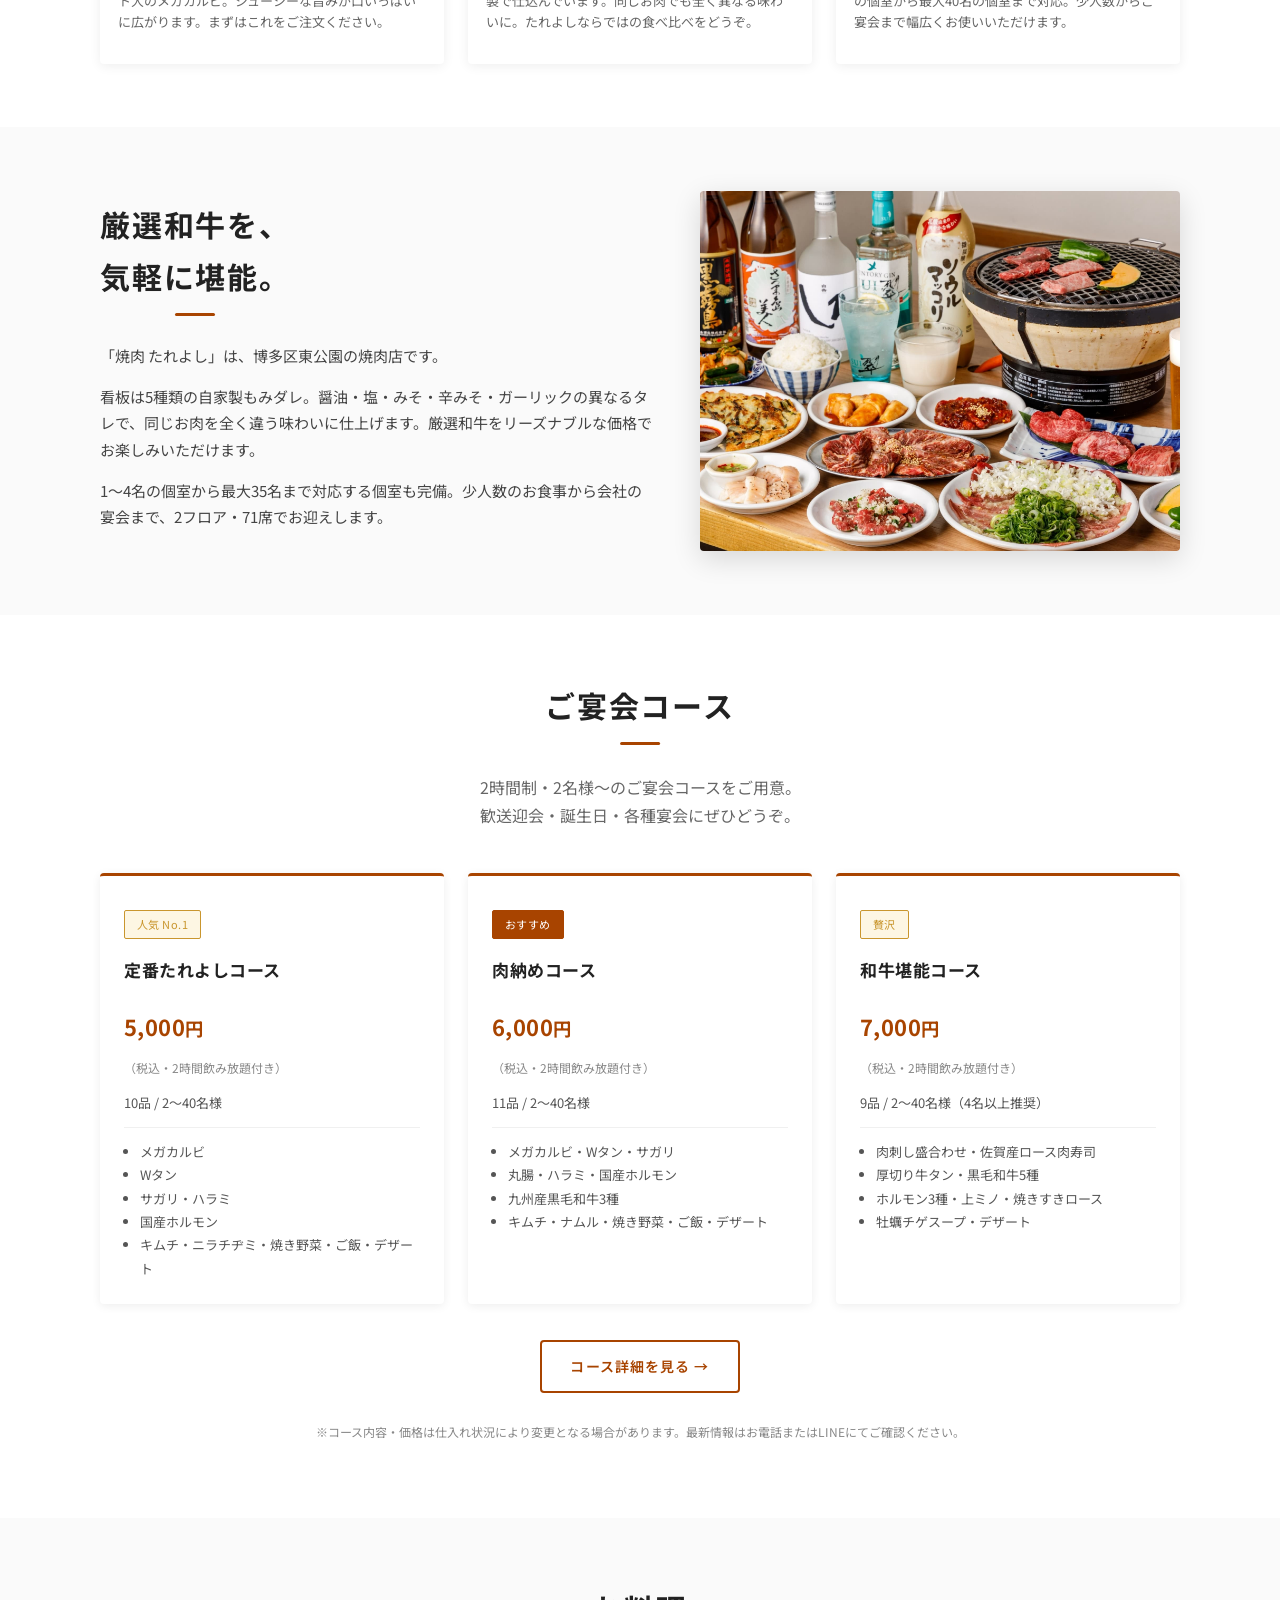
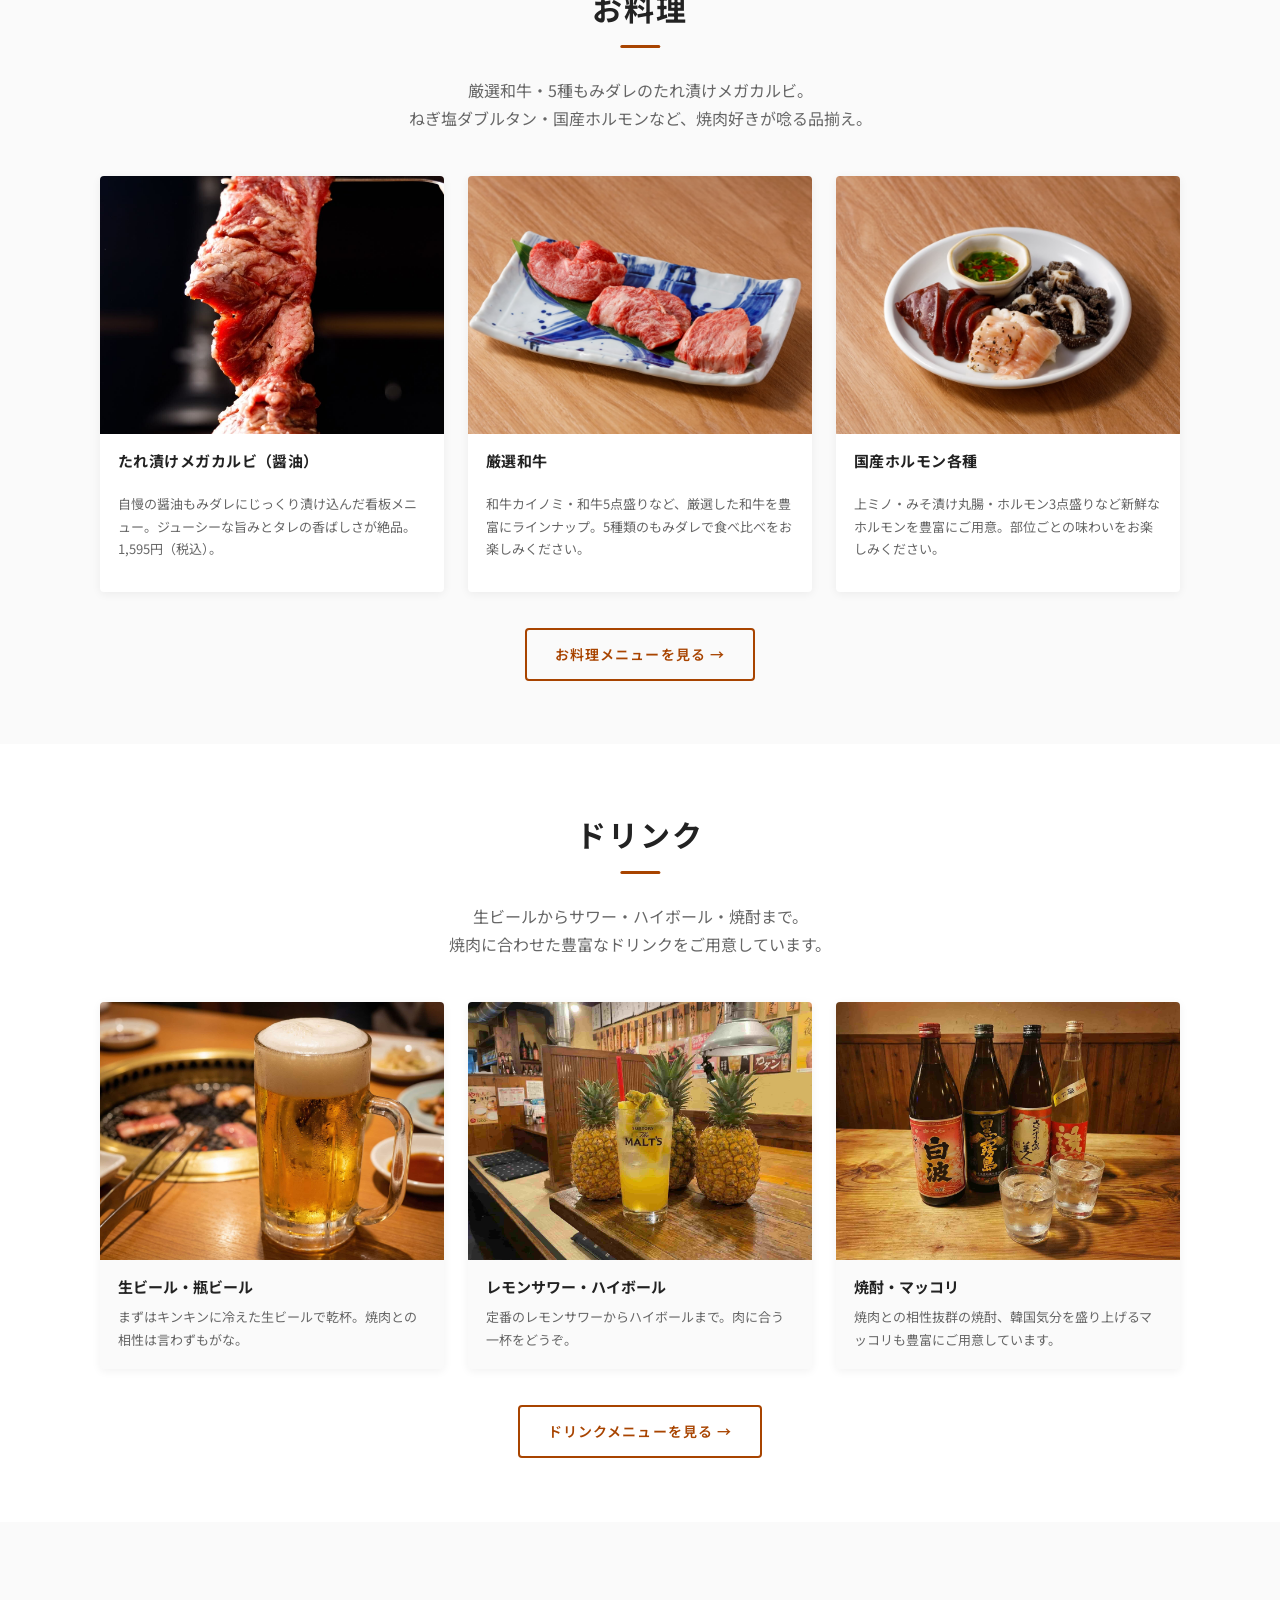
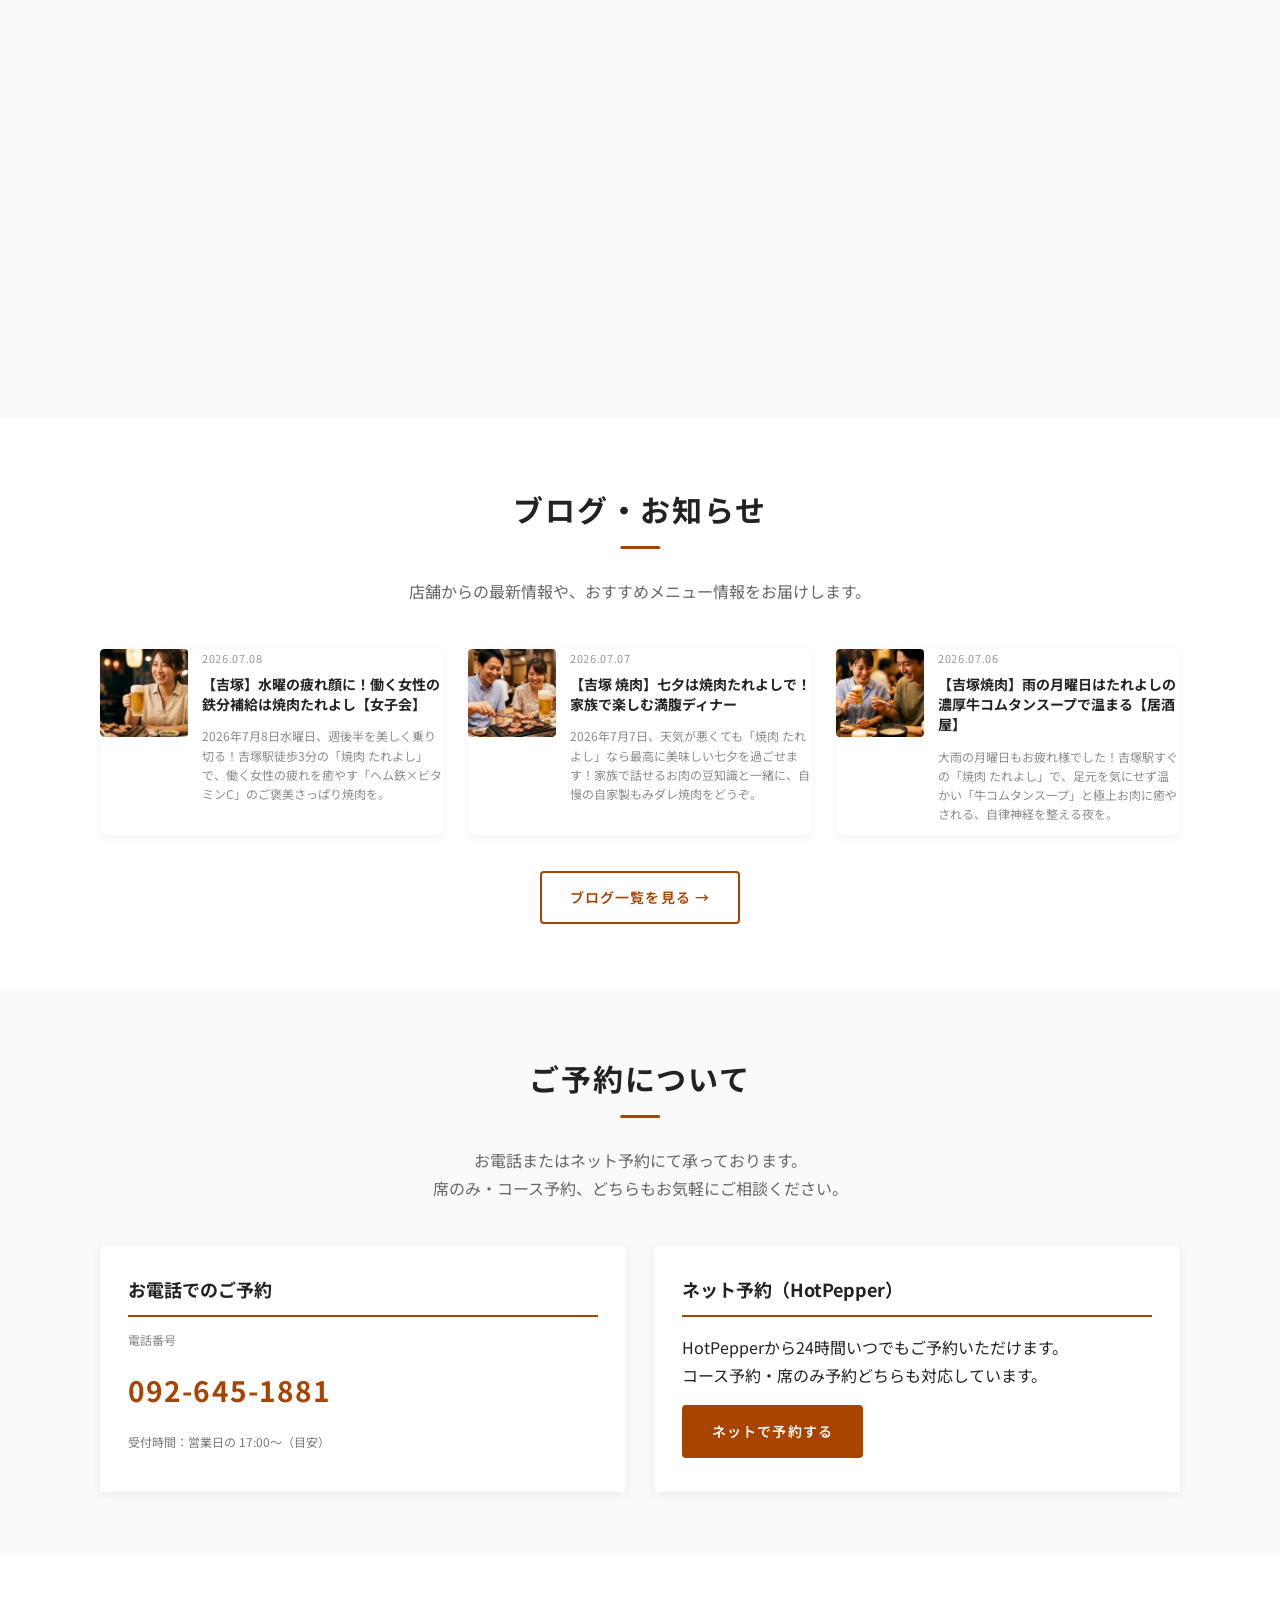
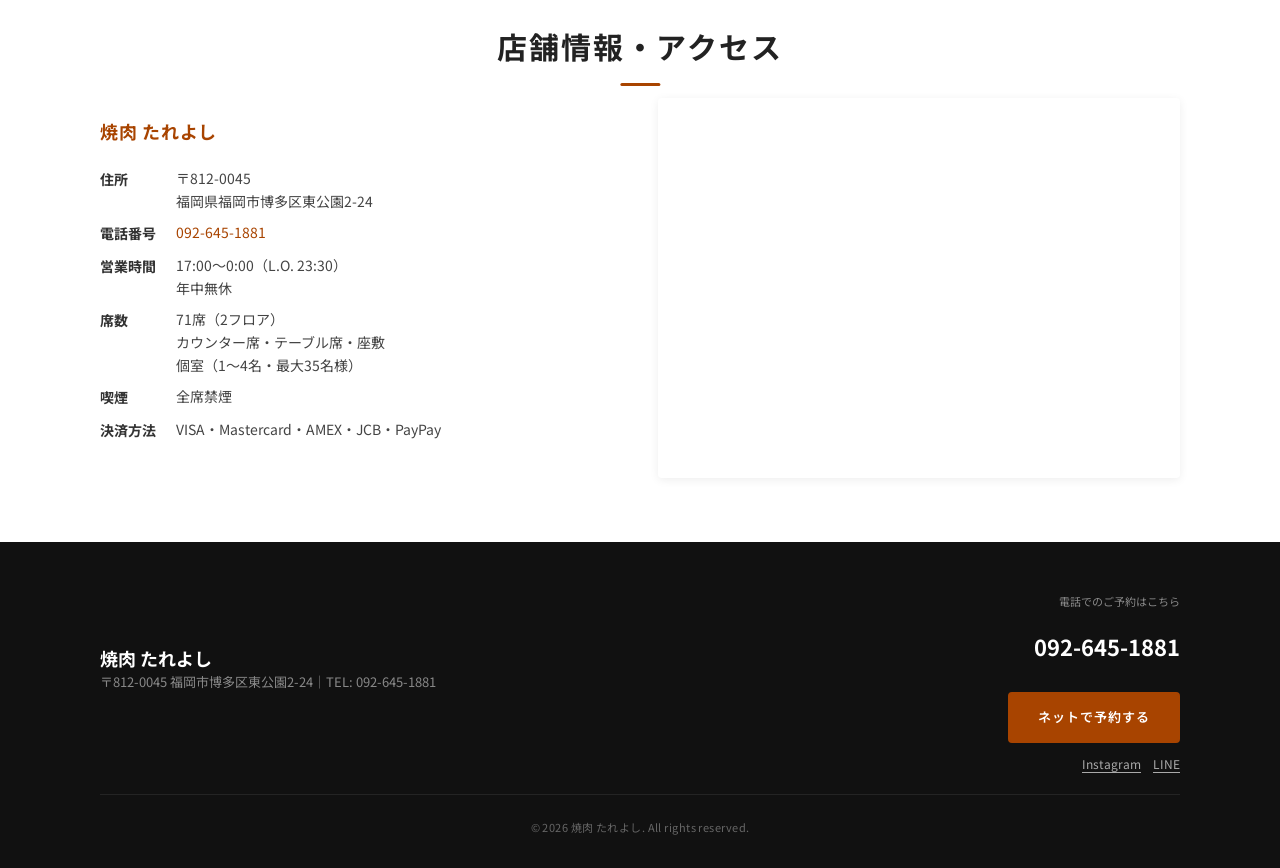
==== commit f7456397: "feat: Heroをスライドショーから動画に変更 だるま・ぶんたと同じ実装パターンで、画像スライドショーから hero.tareyoshi.mp4の自動再生動画に変更。  Co-Authored-B" ====
--- a/index.html
+++ b/index.html
@@ -194,12 +194,9 @@
 
     <!-- ② 画像エリア -->
     <div class="hero-visual">
-      <div class="hero-slides" aria-hidden="true">
-        <div class="hero-slide hero-slide-1 is-active"></div>
-        <div class="hero-slide hero-slide-2"></div>
-        <div class="hero-slide hero-slide-3"></div>
-        <div class="hero-slide hero-slide-4"></div>
-      </div>
+      <video class="hero-video" autoplay muted loop playsinline>
+        <source src="./images/hero.tareyoshi.mp4" type="video/mp4">
+      </video>
 
       <div class="hero-visual-content">
         <div class="hero-rule" aria-hidden="true"></div>
@@ -439,18 +436,6 @@
 
 <script src="./common.js"></script>
 <script>
-/* ヒーロー スライドショー */
-(function () {
-  const slides = document.querySelectorAll('.hero-slide');
-  if (slides.length < 2) return;
-  let current = 0;
-  setInterval(function () {
-    slides[current].classList.remove('is-active');
-    current = (current + 1) % slides.length;
-    slides[current].classList.add('is-active');
-  }, 3000);
-})();
-
 /* トップ：ブログ最新3件を自動表示 */
 (function () {
   const grid = document.getElementById('blog-latest-grid');
--- a/style.css
+++ b/style.css
@@ -491,27 +491,15 @@
   z-index: 1;
 }
 
-.hero-slides {
+.hero-video {
   position: absolute;
   inset: 0;
+  width: 100%;
+  height: 100%;
+  object-fit: cover;
+  object-position: center center;
   z-index: 0;
 }
-
-.hero-slide {
-  position: absolute;
-  inset: 0;
-  background-size: cover;
-  background-position: center;
-  opacity: 0;
-  transition: opacity 1.6s ease;
-}
-
-.hero-slide.is-active { opacity: 1; }
-
-.hero-slide-1 { background-image: url("./images/hero-tareyoshi.jpg"); }
-.hero-slide-2 { background-image: url("./images/hero-tareyoshi1.jpg"); }
-.hero-slide-3 { background-image: url("./images/hero-tareyoshi2.jpg"); }
-.hero-slide-4 { background-image: url("./images/hero-tareyoshi3.jpg"); }
 
 .hero-visual::before {
   content: "";
@@ -1725,6 +1713,18 @@
   .header-only-desktop,
   .global-nav.header-only-desktop { display: none; }
 
+  .header-reserve {
+    font-size: 11px;
+    height: 36px;
+    padding: 0 10px;
+    white-space: nowrap;
+    border-radius: 4px;
+    display: flex;
+    align-items: center;
+    justify-content: center;
+    box-sizing: border-box;
+  }
+
   .header-inner { padding: 10px 16px; }
   .site-logo { font-size: 15px; }
 
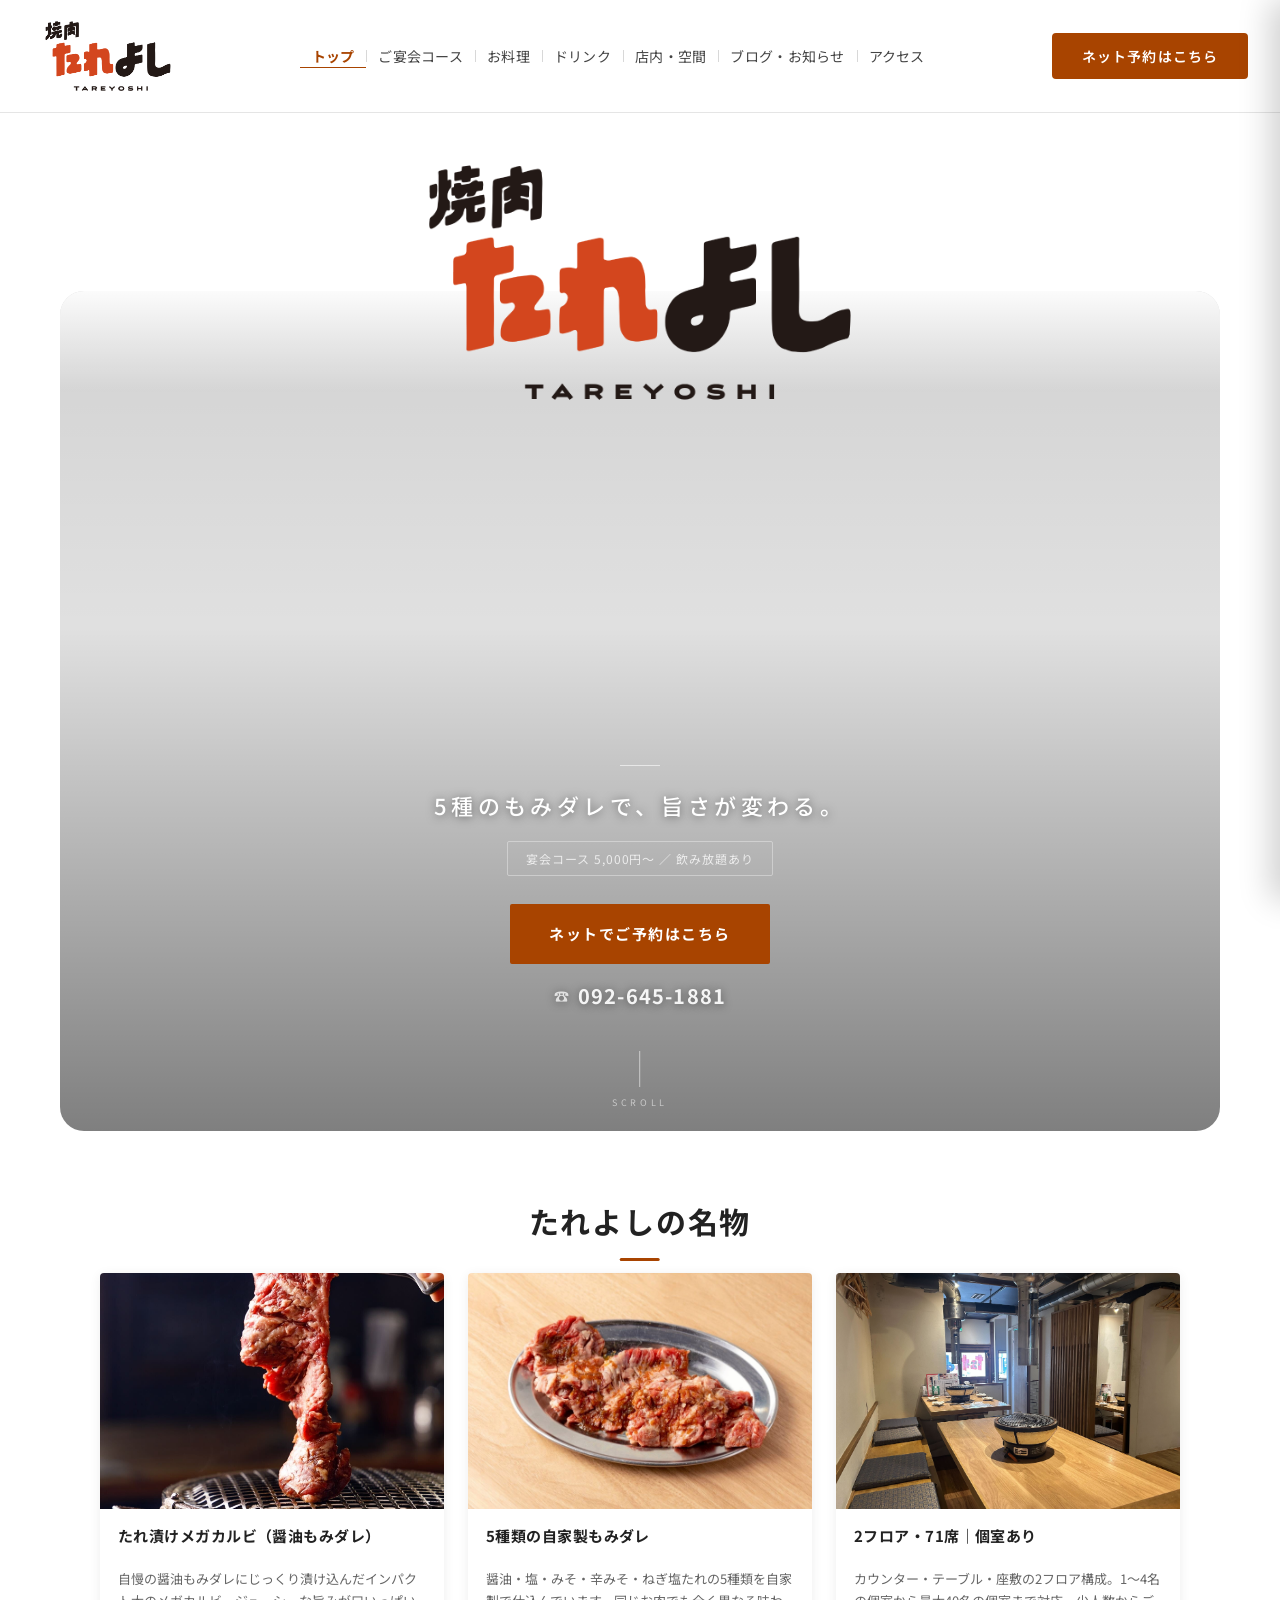
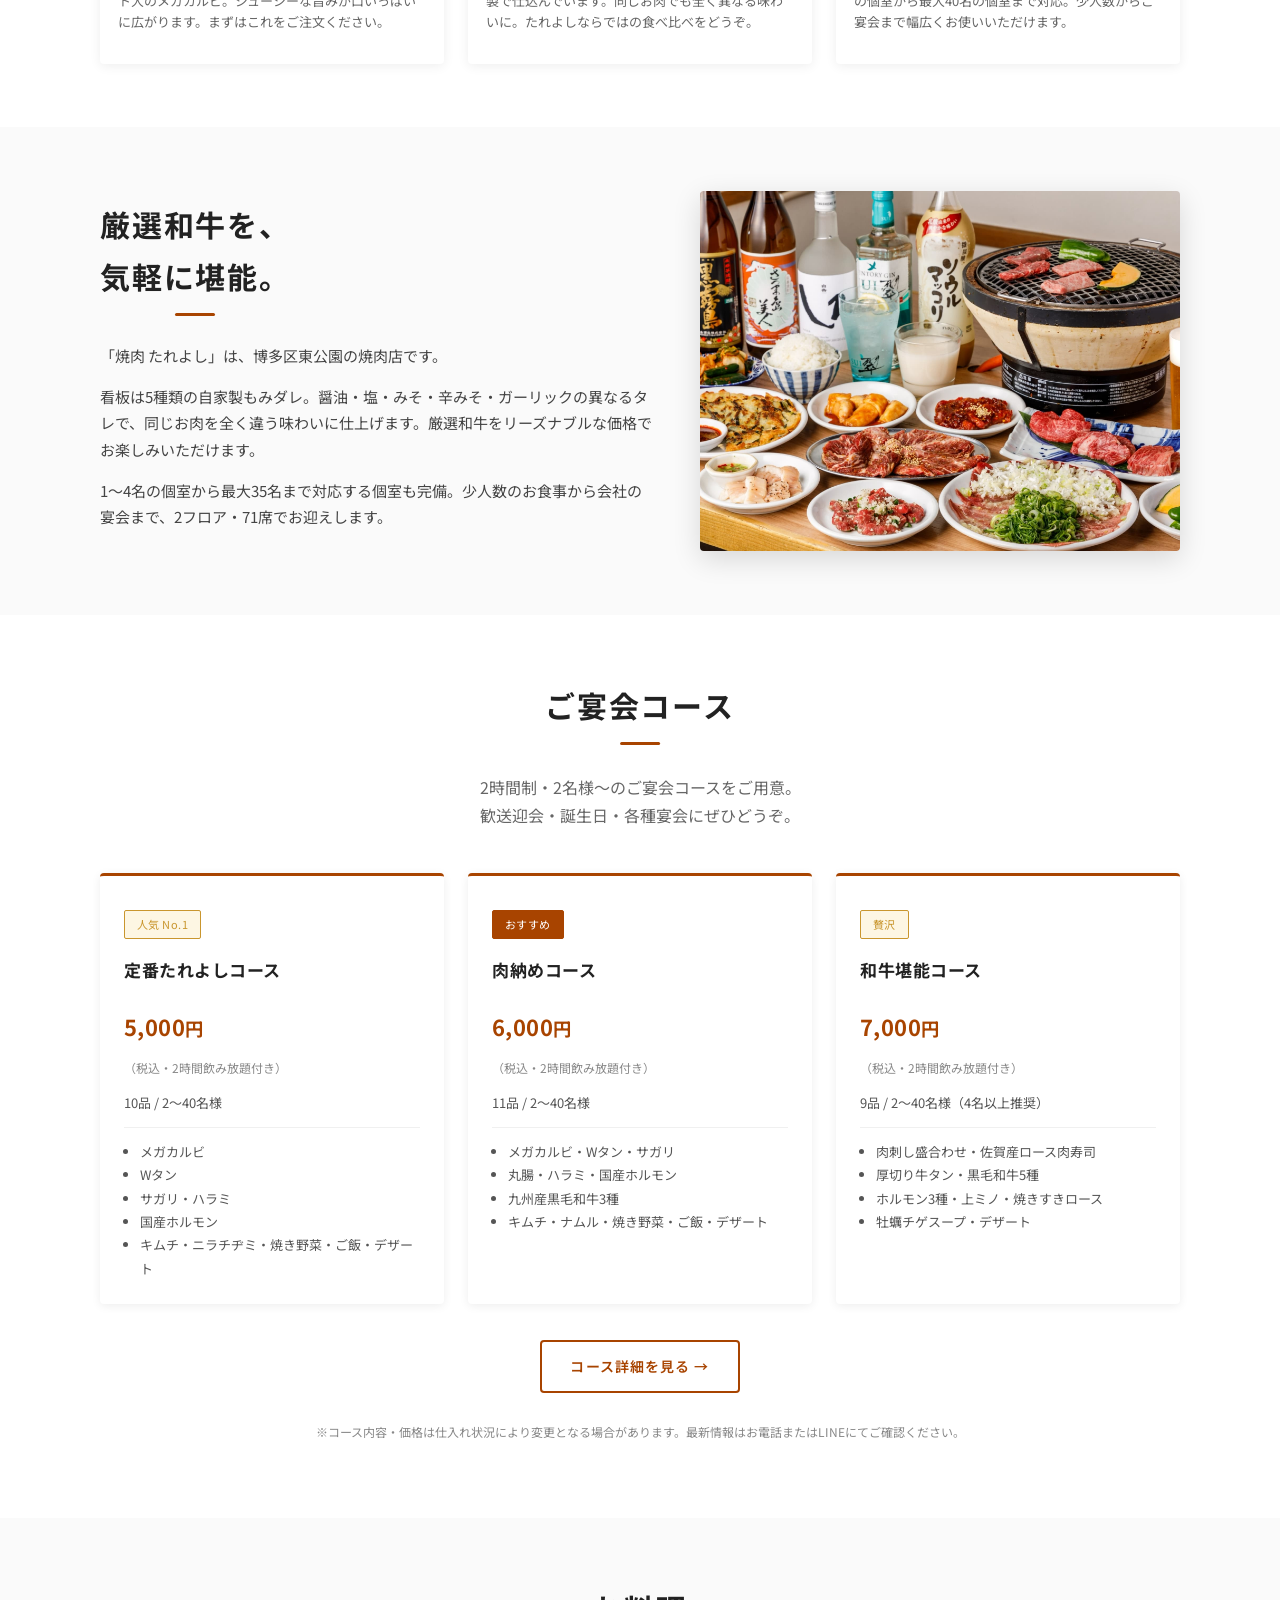
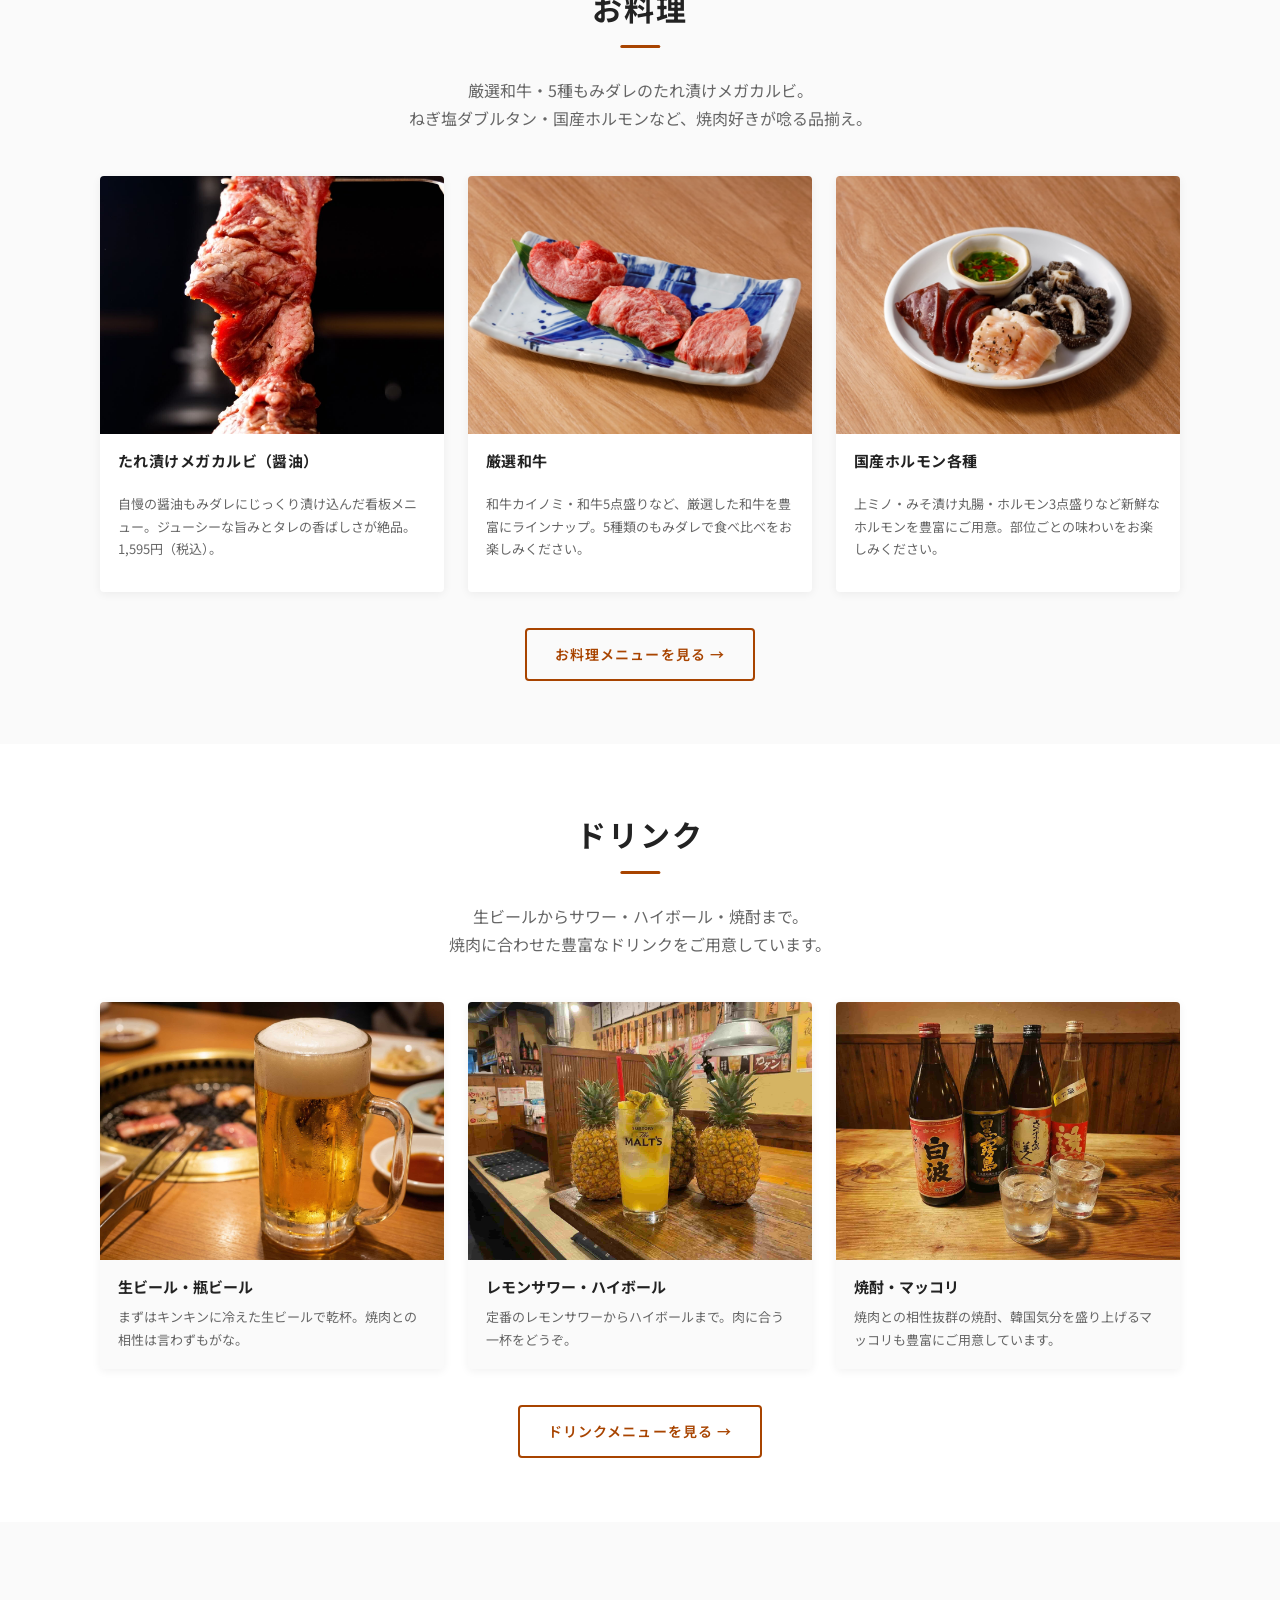
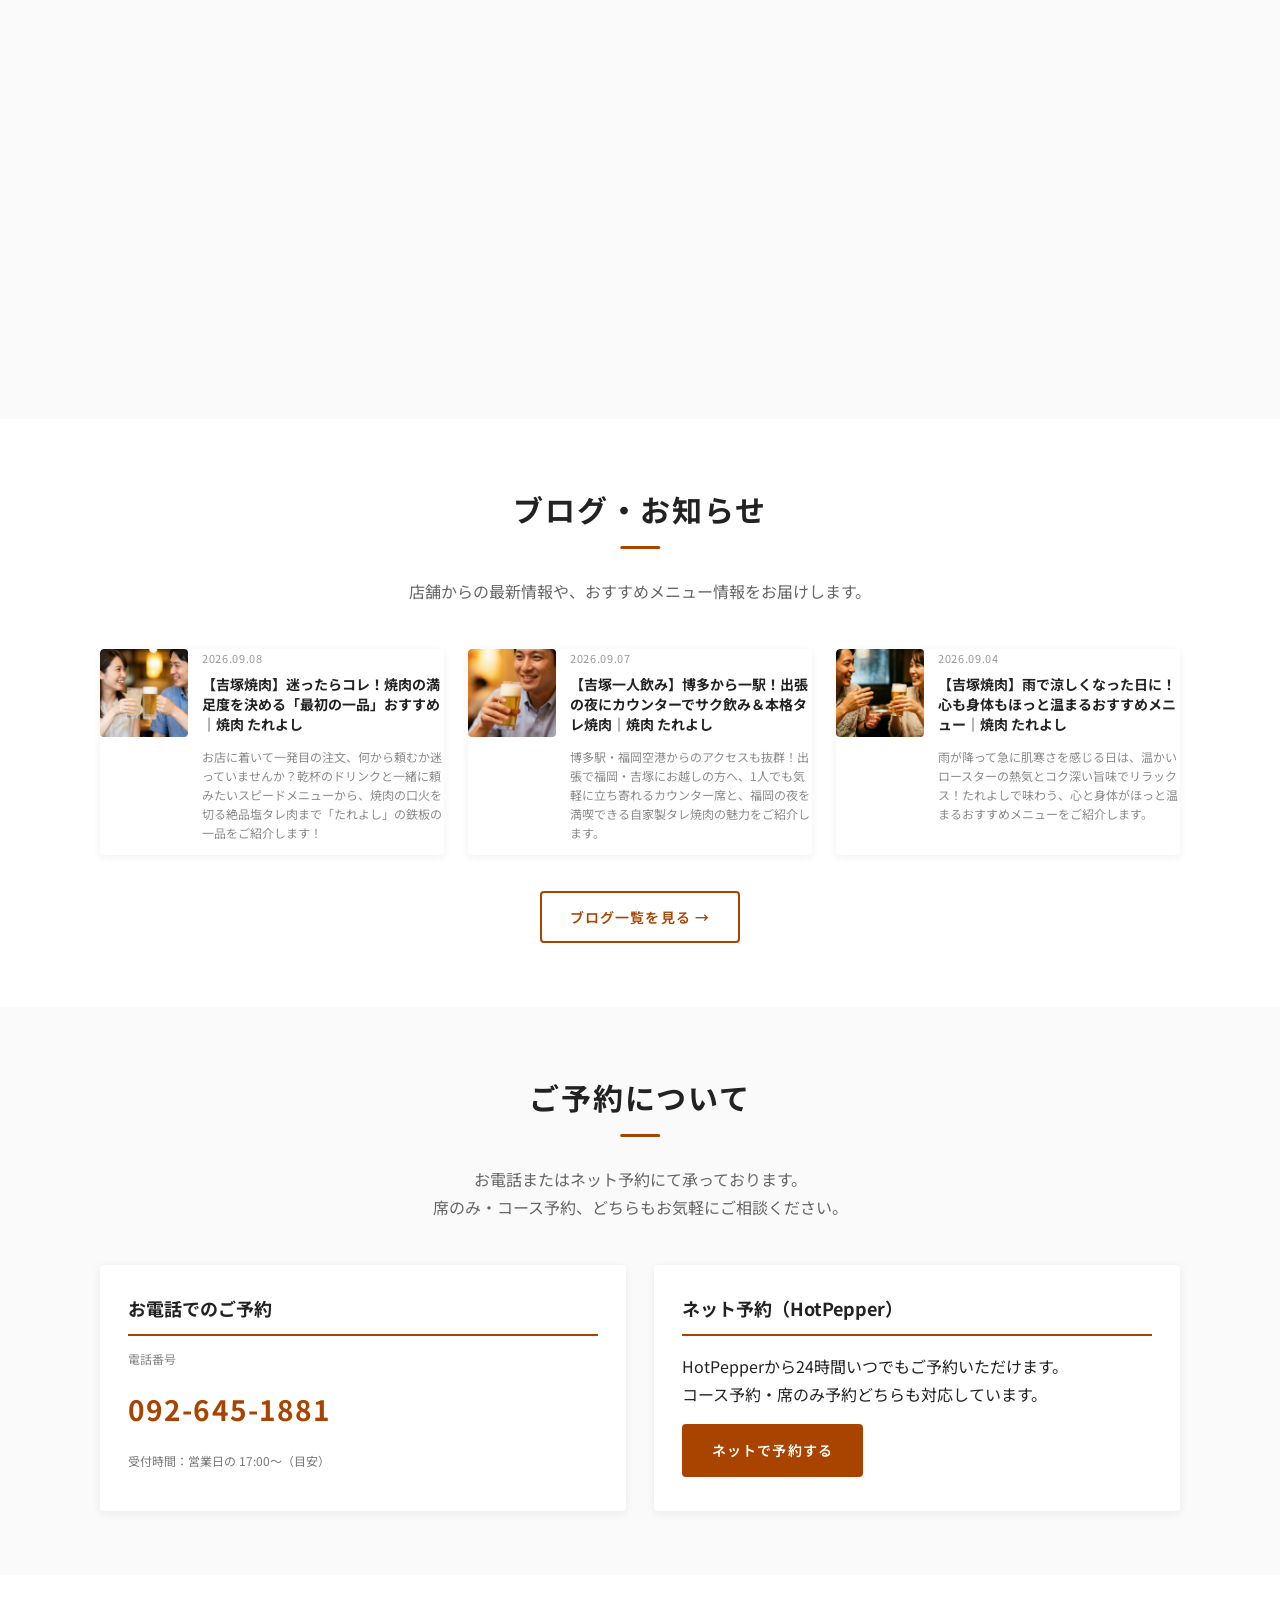
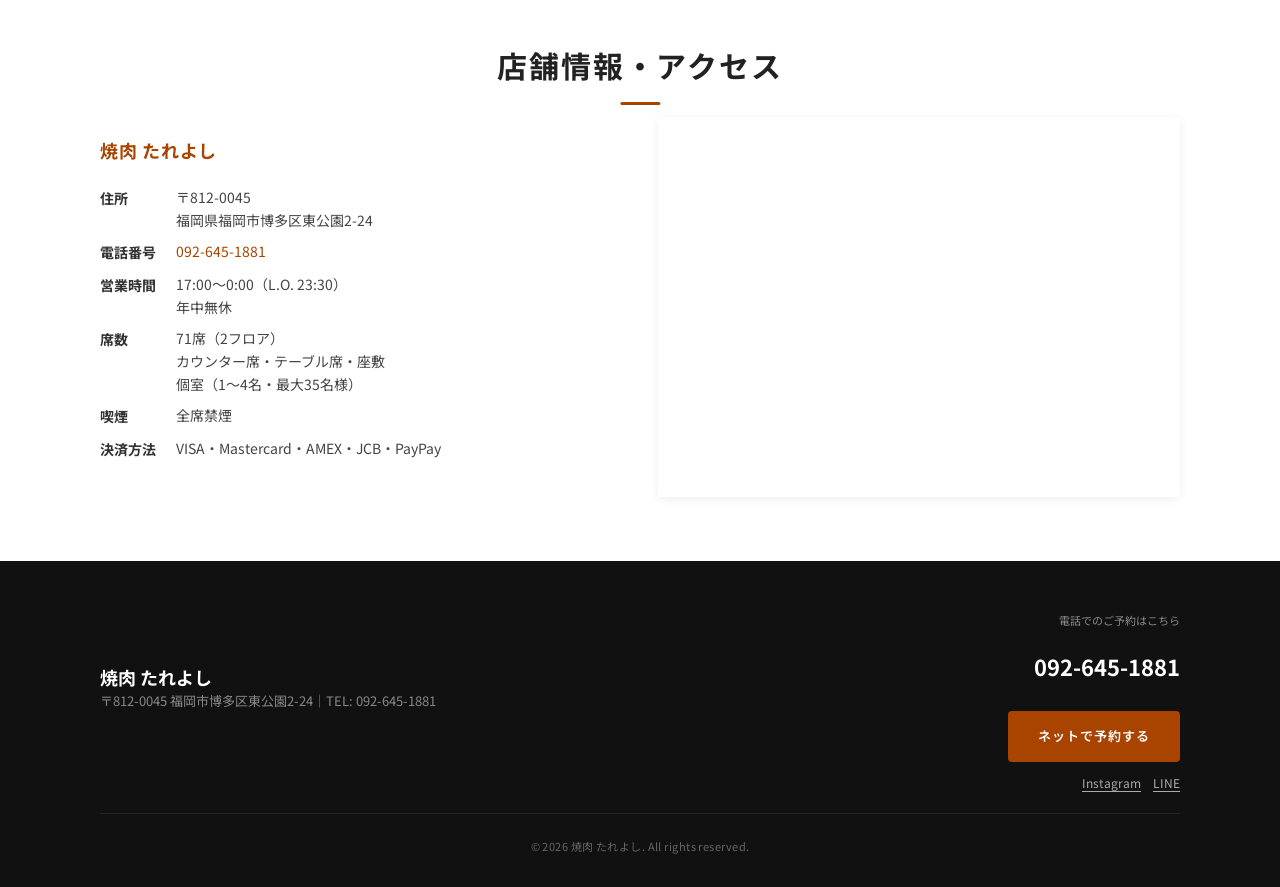
==== commit a0d1424d: "SEO: 内部リンクを絶対パス(/)化・記事ページに動的canonical追加 - partials/header.html ほか: ./index.html 等の相対リンクを / 形式に統一   （" ====
--- a/index.html
+++ b/index.html
@@ -321,7 +321,7 @@
       </div>
 
       <div class="more-link">
-        <a class="btn-secondary" href="./course.html">コース詳細を見る →</a>
+        <a class="btn-secondary" href="/course.html">コース詳細を見る →</a>
       </div>
 
       <p class="course-note">
@@ -355,7 +355,7 @@
       </div>
 
       <div class="more-link">
-        <a href="./menu.html" class="btn-secondary">お料理メニューを見る →</a>
+        <a href="/menu.html" class="btn-secondary">お料理メニューを見る →</a>
       </div>
     </div>
   </section>
@@ -385,7 +385,7 @@
       </div>
 
       <div class="more-link">
-        <a href="./drink.html" class="btn-secondary">ドリンクメニューを見る →</a>
+        <a href="/drink.html" class="btn-secondary">ドリンクメニューを見る →</a>
       </div>
     </div>
   </section>
@@ -413,7 +413,7 @@
 
       <div class="blog-grid" id="blog-latest-grid">
         <article class="blog-card">
-          <a href="./blog/index.html">
+          <a href="/blog/">
             <div class="blog-body" style="padding:24px;">
               <h3 class="blog-title">ブログ一覧を見る</h3>
               <p class="blog-excerpt">最新情報やおすすめ記事を掲載しています。</p>
@@ -423,7 +423,7 @@
       </div>
 
       <div class="more-link">
-        <a href="./blog/index.html" class="btn-secondary">ブログ一覧を見る →</a>
+        <a href="/blog/" class="btn-secondary">ブログ一覧を見る →</a>
       </div>
     </div>
   </section>
@@ -464,7 +464,7 @@
         const el  = document.createElement('article');
         el.className = 'blog-card';
         el.innerHTML = `
-          <a href="./blog/posts/post.html?slug=${encodeURIComponent(p.slug)}">
+          <a href="/blog/posts/post.html?slug=${encodeURIComponent(p.slug)}">
             <div class="blog-image" style="${bg}"></div>
             <div class="blog-body">
               <time class="blog-date" datetime="${esc(p.date)}">${fmtDate(p.date)}</time>
@@ -478,7 +478,7 @@
     .catch(() => {
       grid.innerHTML = `
         <article class="blog-card">
-          <a href="./blog/index.html">
+          <a href="/blog/">
             <div class="blog-body" style="padding:24px;">
               <h3 class="blog-title">ブログ一覧を見る</h3>
               <p class="blog-excerpt">最新情報やおすすめ記事を掲載しています。</p>
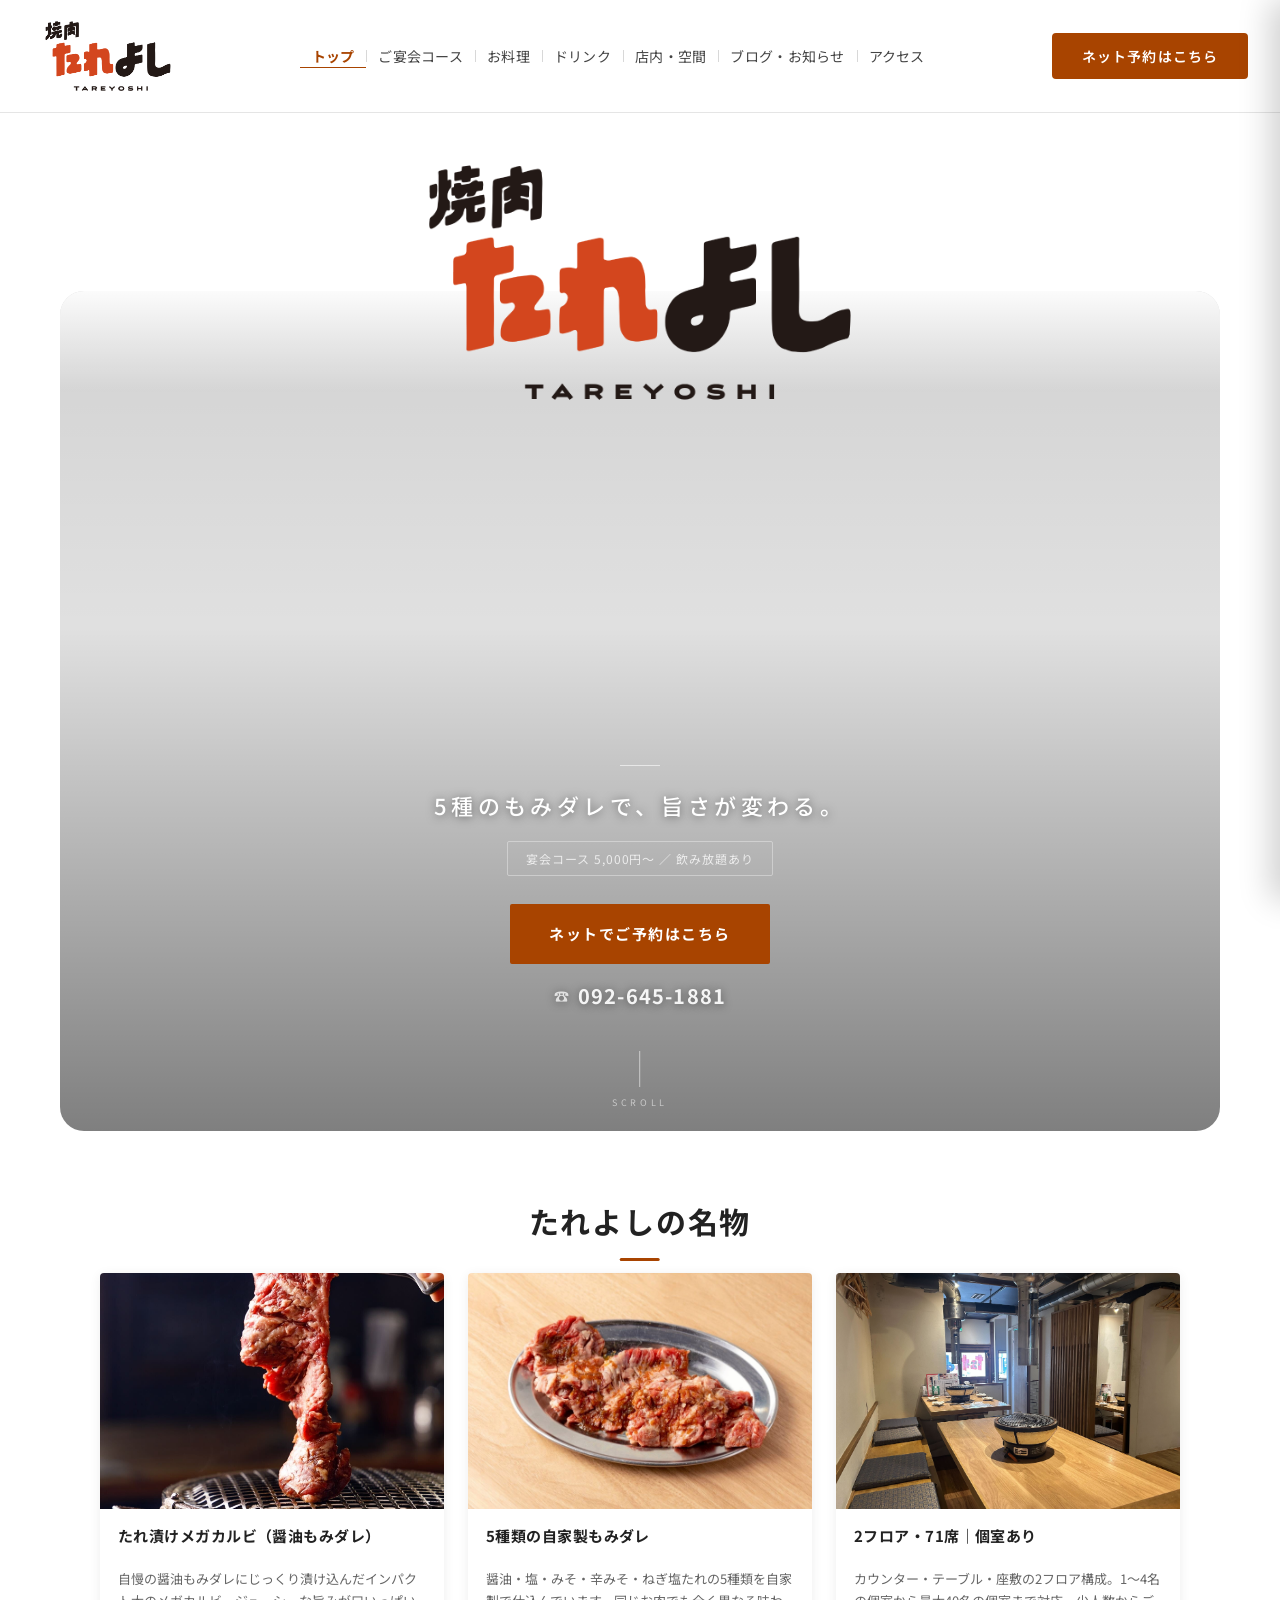
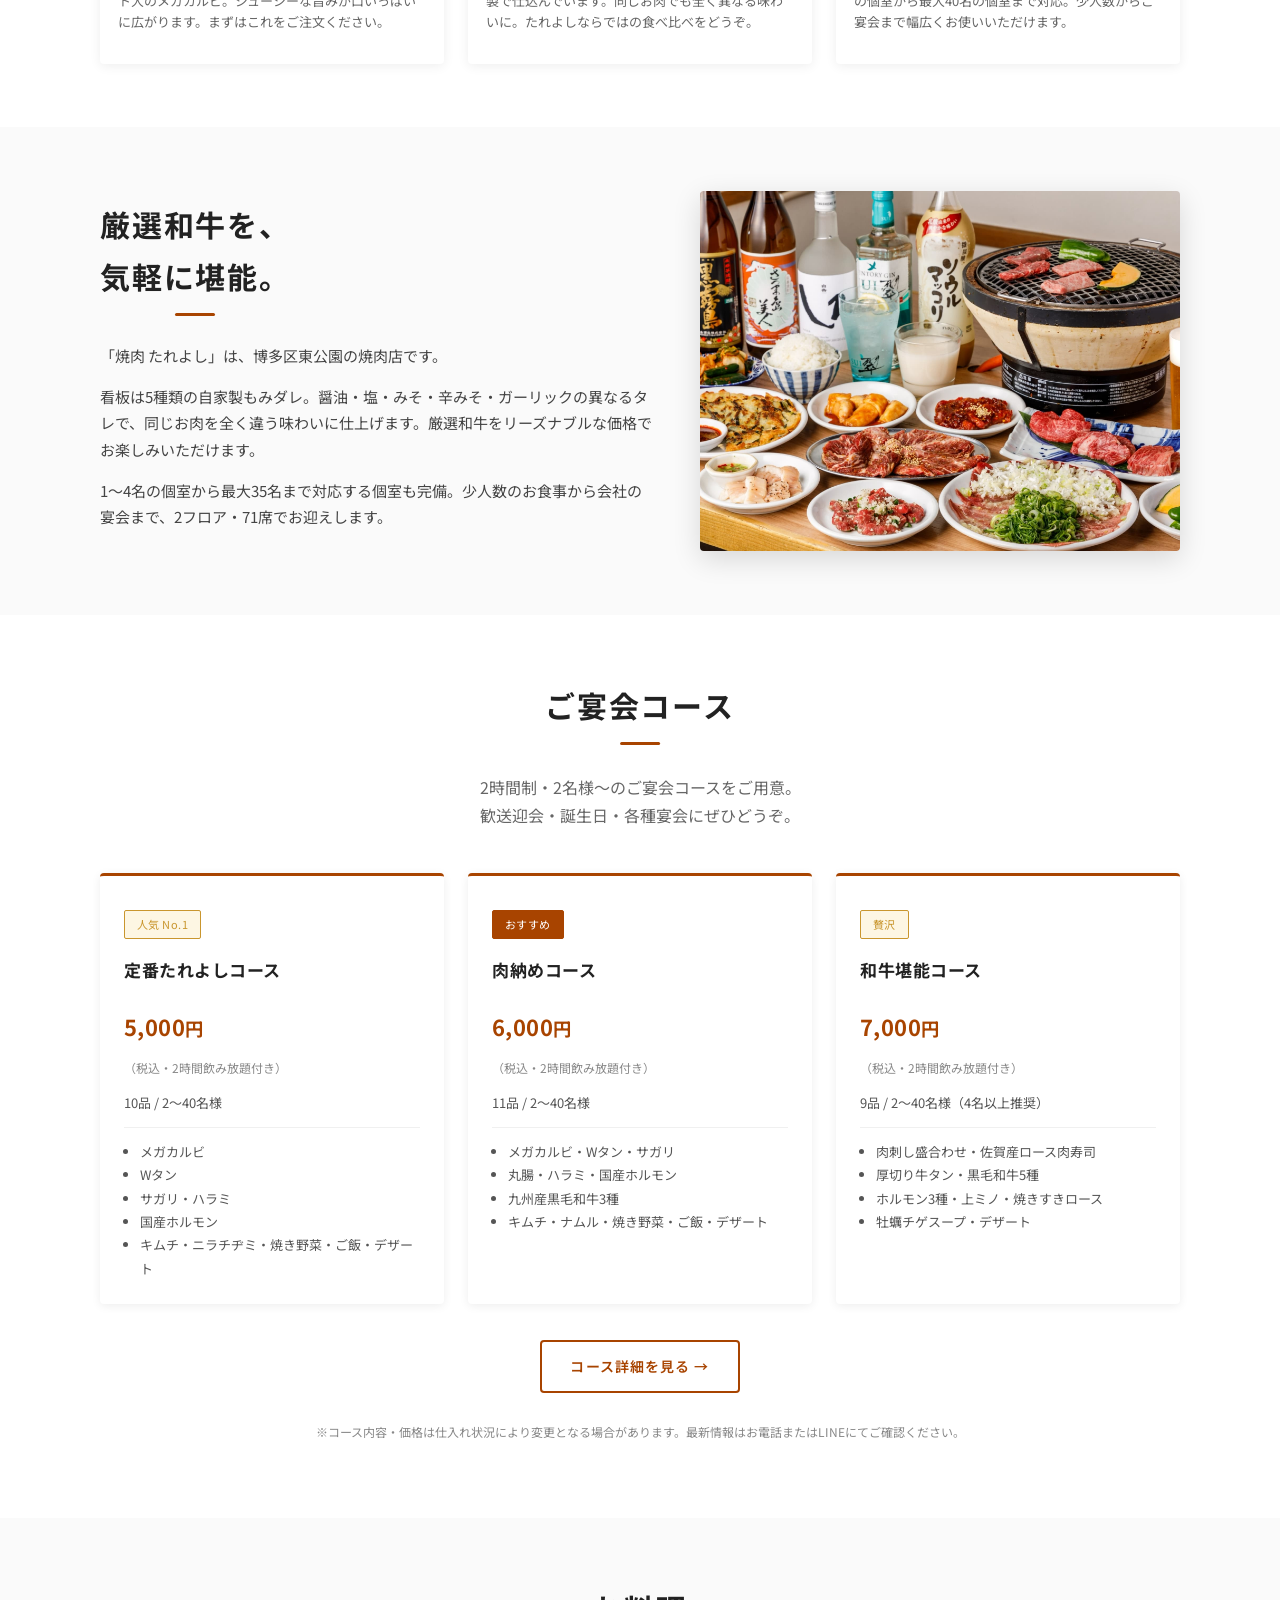
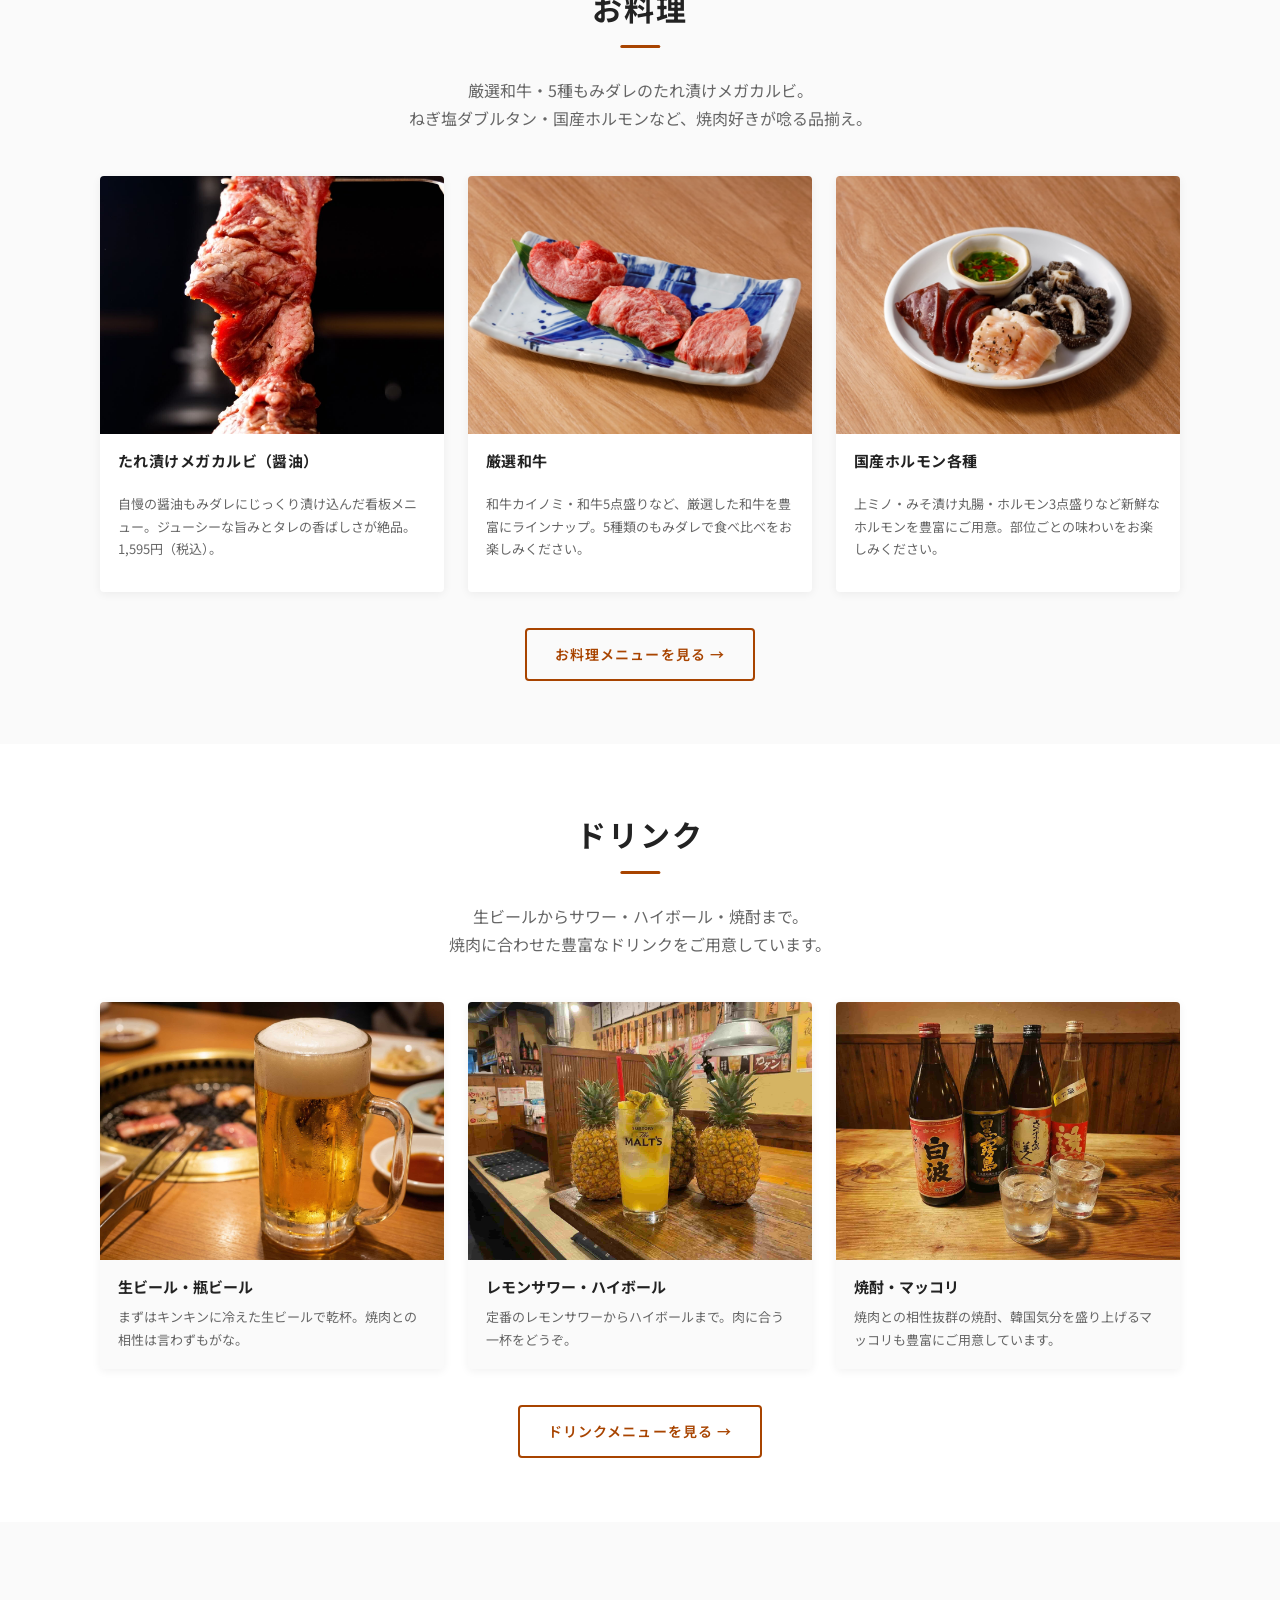
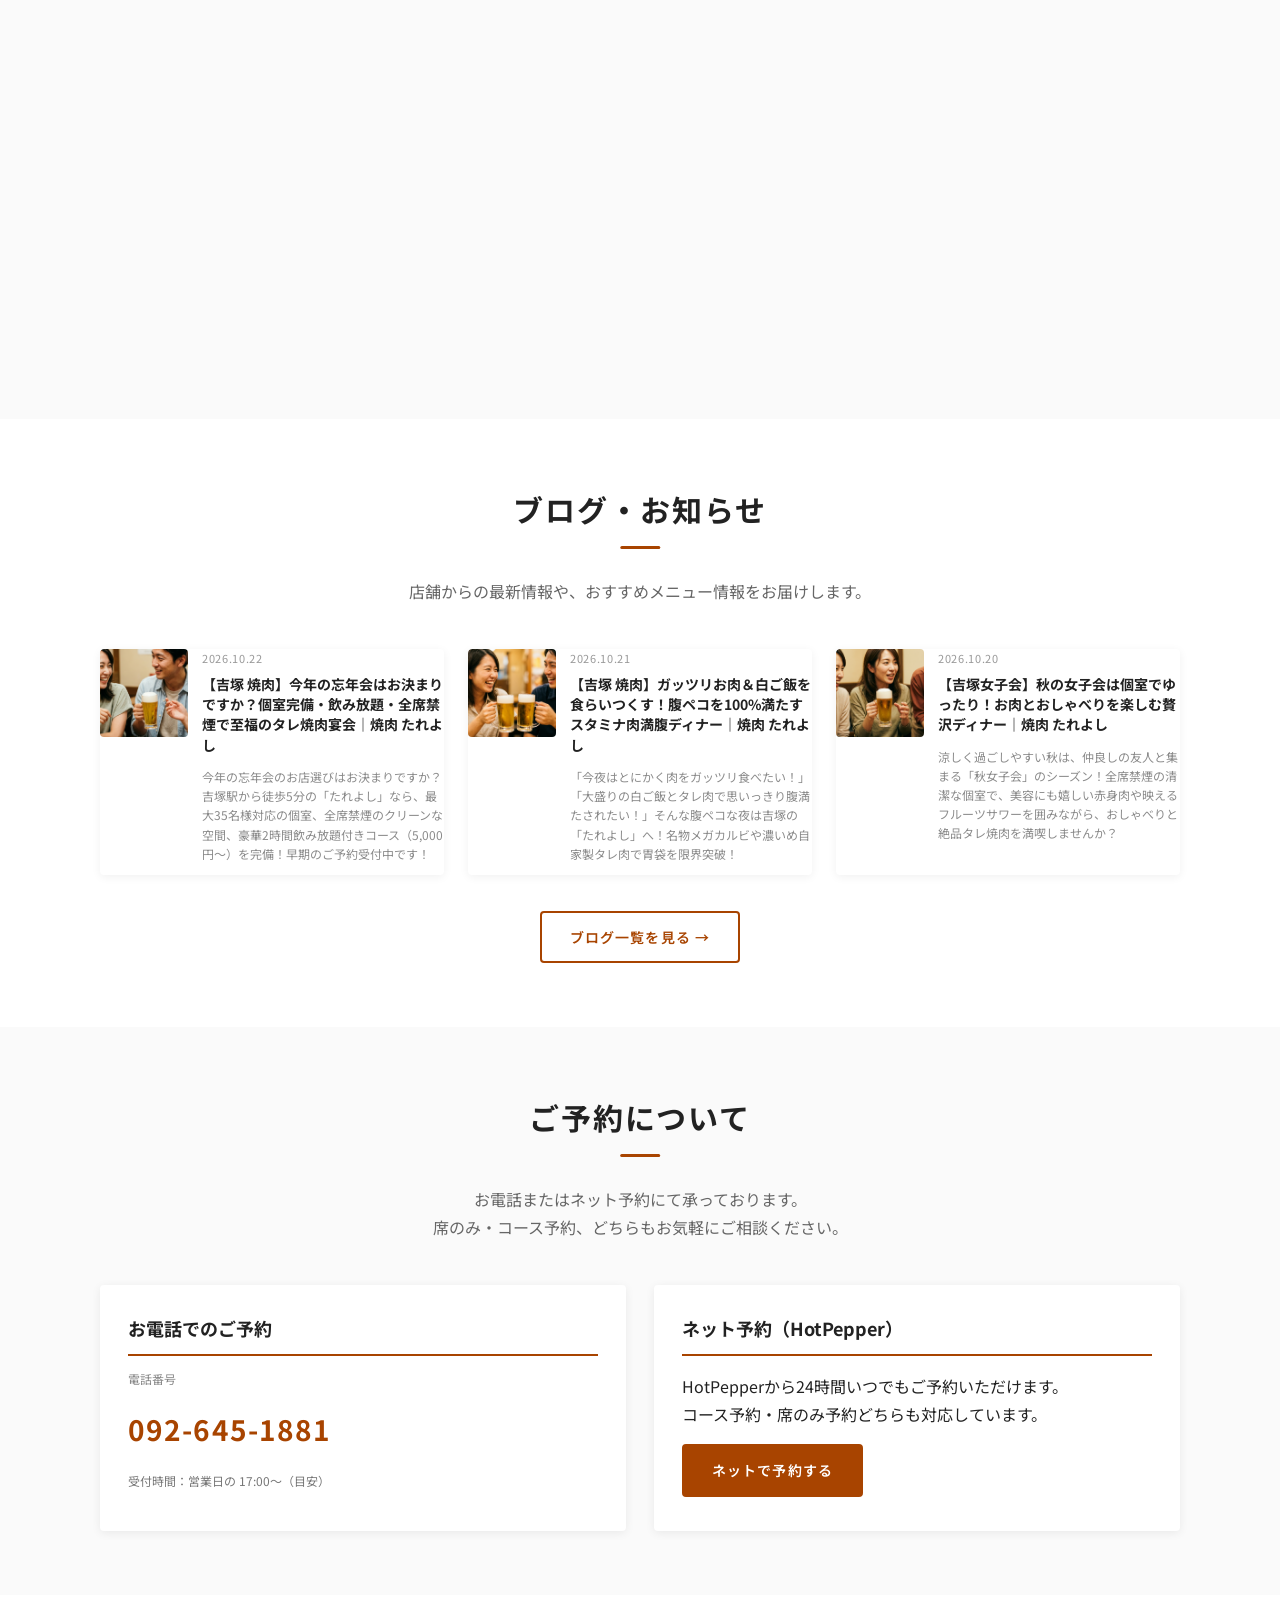
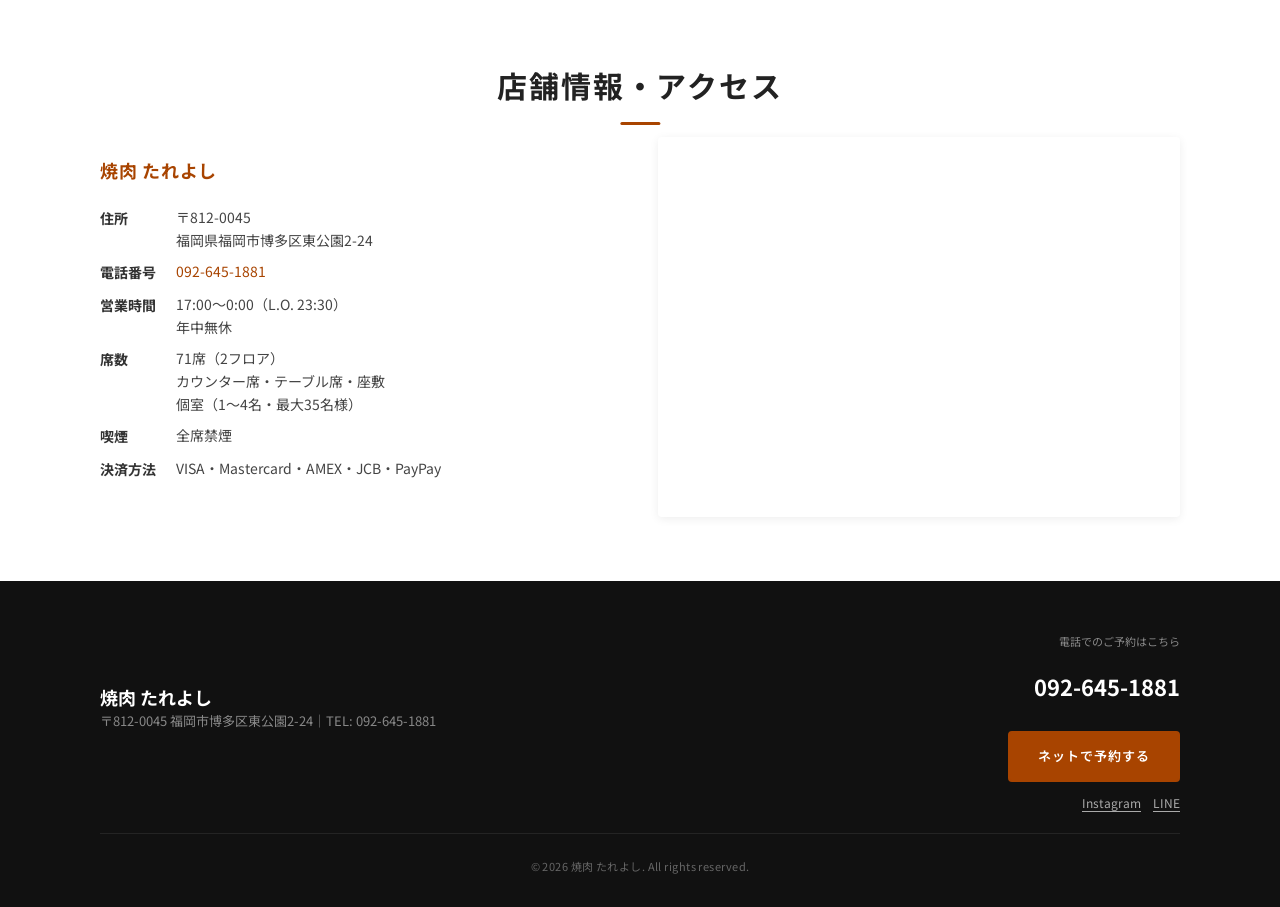
==== commit f9a4666b: "Harden blog rendering and update CMS without changing employee publishing" ====
--- a/index.html
+++ b/index.html
@@ -173,6 +173,7 @@
   gtag('js', new Date());
   gtag('config', 'G-LRVBZMYE8E');
 </script>
+<script src="vendor/blog-security.js"></script>
 </head>
 
 <body class="is-home" data-page="home">
@@ -460,7 +461,7 @@
       grid.innerHTML = '';
       top3.forEach(p => {
         const img = p.image ? String(p.image).replace(/^\.\.\//, './') : '';
-        const bg  = img ? `background-image:url('${esc(img)}');` : 'background:#f0e8e0;';
+        const bg  = img ? `background-image:url('${esc(BlogSecurity.imageURL(img))}');` : 'background:#f0e8e0;';
         const el  = document.createElement('article');
         el.className = 'blog-card';
         el.innerHTML = `
